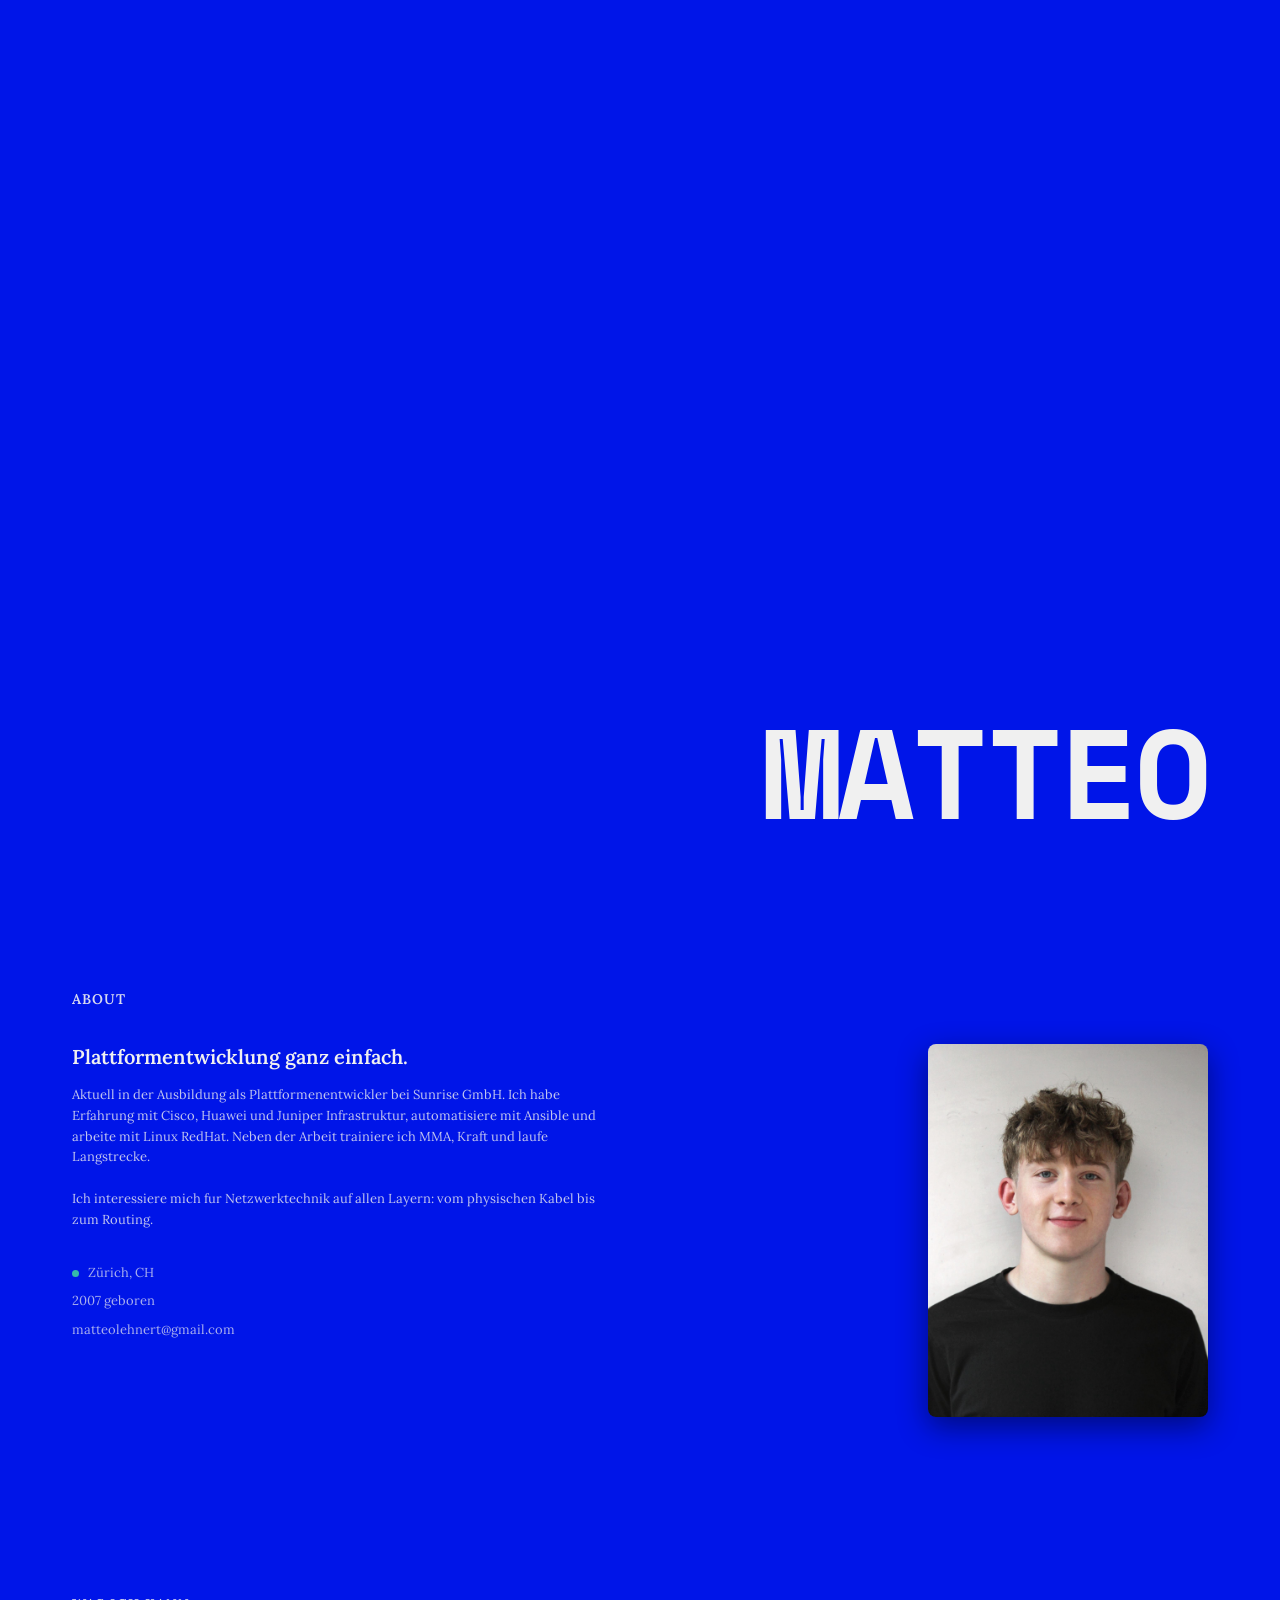
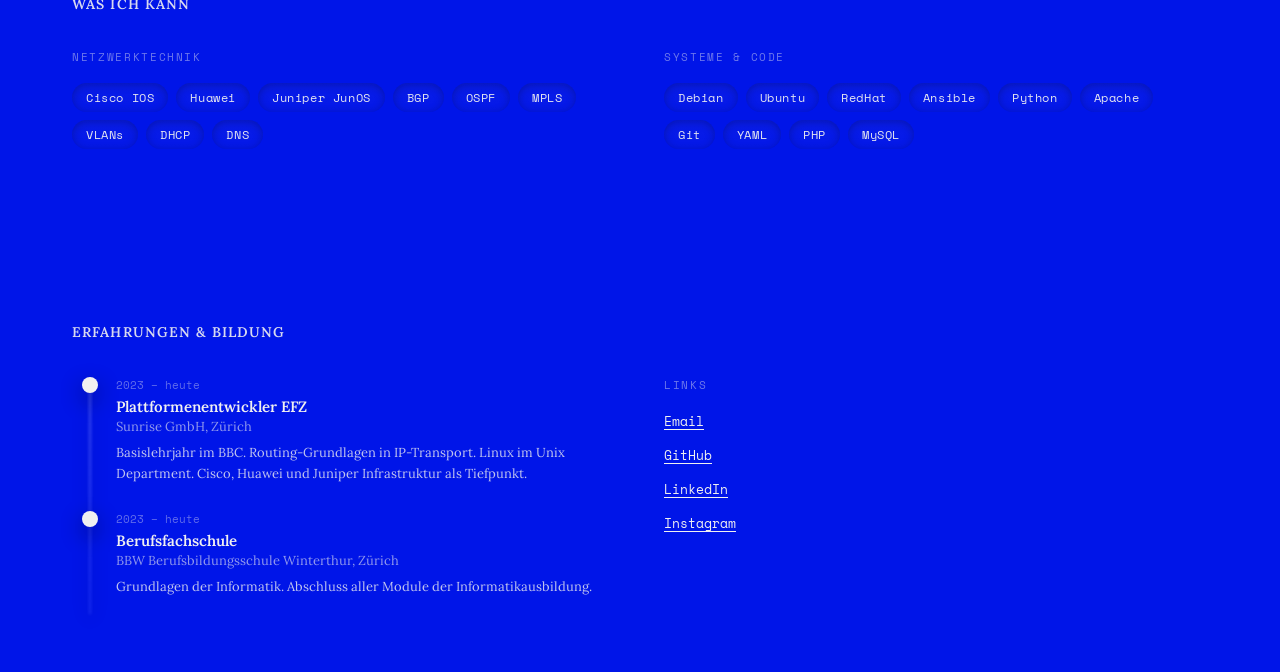
==== index.html @ 2a6a8d28 "Add base Portfolio" ====
<!doctype html>
<html lang="de">
<head>
  <meta charset="utf-8">
  <title>Matteo – Portfolio</title>
  <link rel="preconnect" href="https://fonts.googleapis.com">
  <link rel="preconnect" href="https://fonts.gstatic.com" crossorigin>
  <link href="https://fonts.googleapis.com/css2?family=Lora:ital,wght@0,400..700;1,400..700&display=swap" rel="stylesheet">
  <link rel="preconnect" href="https://fonts.googleapis.com">
  <link rel="preconnect" href="https://fonts.gstatic.com" crossorigin>
  <link href="https://fonts.googleapis.com/css2?family=Inter:wght@400;500;600&display=swap" rel="stylesheet">
  <style>
    @import url('https://fonts.googleapis.com/css2?family=Space+Grotesk:wght@300;400;600&family=Space+Mono:wght@400;700&display=swap');

    :root { --bg: #0015e8; --text: #f0f0f0; }
    * { box-sizing: border-box; margin: 0; padding: 0; }
    html { overflow-y: scroll; height: 100%; }
    body {
      background: var(--bg);
      color: var(--text);
      font-family: 'Lora', serif, 'Space Grotesk', sans-serif;
      height: 100%;
      cursor: crosshair;
    }

    /* Lora helper class per your template */
    .lora-main {
      font-family: "Lora", serif;
      font-optical-sizing: auto;
      font-weight: 400;
      font-style: normal;
    }

    /* Better sans for footer */
    .footer-sans {
      font-family: 'Inter', system-ui, -apple-system, 'Segoe UI', Roboto, 'Helvetica Neue', Arial;
      font-weight: 500;
      font-style: normal;
    }
    a { color: var(--text); text-decoration: underline; text-underline-offset: 3px; }
    a:hover { opacity: 0.6; }

    nav {
      position: fixed;
      top: 0; left: 0; right: 0;
      display: flex;
      justify-content: space-between;
      align-items: center;
      padding: 18px 40px;
      z-index: 100;
      opacity: 0;
      transition: opacity 0.5s ease;
      pointer-events: none;
    }
    nav.visible { opacity: 1; pointer-events: all; }
    .nav-name { font-family: 'Space Mono', monospace; font-size: 12px; letter-spacing: 0.15em; text-transform: uppercase; opacity: 0.6; }
    .nav-links { display: flex; gap: 28px; font-size: 12px; font-family: 'Space Mono', monospace; letter-spacing: 0.08em; text-transform: uppercase; }
    .nav-links a { text-decoration: none; opacity: 0.6; transition: opacity 0.2s; }
    .nav-links a:hover { opacity: 1; }

    .page {
      /* let sections size to their content to avoid huge empty blue gaps */
      min-height: auto;
      padding: 80px 40px 40px;
      position: relative;
      border-top: none; /* removed section separators */
      will-change: transform;
      transition: transform 0.25s ease;
      display: grid;
      grid-template-rows: auto 1fr;
      gap: 24px;
    }

    #hero {
      border-top: none;
      display: flex;
      flex-direction: column;
      justify-content: flex-end;
      align-items: flex-end;
      padding: 56px 40px;
      /* ensure homepage shows only the blue hero area initially */
      min-height: 100vh;
    }
    .hero-name {
      font-family: 'Space Mono', monospace;
      font-size: clamp(52px, 10vw, 130px);
      font-weight: 700;
      line-height: 0.88;
      letter-spacing: -0.03em;
      text-transform: uppercase;
      text-align: right;
    }

    .status-dot {
      display: inline-block; width: 7px; height: 7px;
      border-radius: 50%; background: #4dff91; margin-right: 6px;
      animation: pulse 2s infinite;
    }
    @keyframes pulse { 0%, 100% { opacity: 1; } 50% { opacity: 0.3; } }

    .section-header {
      display: flex; justify-content: space-between; align-items: baseline;
      padding-bottom: 8px;
      position: relative;
    }
    /* removed section underline separators per request */
    h2 { font-family: 'Lora', serif; font-size: 14px; font-weight: 600; letter-spacing: 0.08em; text-transform: uppercase; opacity: 0.9; }
    .section-num { font-family: 'Lora', serif; font-size: 13px; font-weight: 700; opacity: 0.9; letter-spacing: 0.06em; }

    .grid-2 { display: grid; grid-template-columns: 1fr 1fr; gap: 32px 48px; align-content: start; }

    .item-title { font-size: 16px; font-weight: 600; margin-bottom: 4px; }
    .item-desc { font-size: 13px; opacity: 0.8; line-height: 1.6; }

    /* Photo */
    .about-photo {
      width: 100%;
      max-width: 280px;
      aspect-ratio: 3/4;
      object-fit: cover;
      object-position: top center;
      display: block;
      filter: grayscale(15%) contrast(1.05);
      border-radius: 8px;
      box-shadow: 0 10px 30px rgba(0,0,0,0.45);
    }

    .stack-list { display: flex; flex-wrap: wrap; gap: 8px; align-content: flex-start; }
    .tag {
      background: linear-gradient(180deg, rgba(255,255,255,0.04), rgba(255,255,255,0.02));
      padding: 6px 14px;
      font-size: 12px; font-family: 'Space Mono', monospace; letter-spacing: 0.05em;
      border-radius: 999px;
      color: var(--text);
      opacity: 0.95;
      transition: transform 0.16s ease, box-shadow 0.16s ease;
      box-shadow: 0 2px 8px rgba(0,0,0,0.25) inset;
      cursor: default;
    }
    .tag:hover { transform: translateY(-2px); box-shadow: 0 6px 18px rgba(0,0,0,0.45) inset; }

    /* timeline: vertical glow and dots centered on it */
    .timeline { position: relative; padding-left: 44px; }
    .timeline::before {
      content: '';
      position: absolute;
      left: 16px; /* glow x-position */
      top: 8px;
      bottom: 8px;
      width: 4px;
      border-radius: 3px;
      background: linear-gradient(to bottom, rgba(255,255,255,0.14), rgba(255,255,255,0.04));
      box-shadow: 0 8px 22px rgba(0,0,0,0.18), 0 0 16px rgba(255,255,255,0.02) inset;
      filter: blur(0.8px);
      opacity: 0.95;
    }
    .tl-item { position: relative; margin-bottom: 26px; }
    .tl-item::before {
      content: '';
      position: absolute;
      left: -34px; /* negative so dot overlaps the glow at left:16px */
      top: px;
      width: 12px;
      height: 12px;
      border-radius: 50%;
      background: var(--text);
      border: 2px solid rgba(255,255,255,0.08);
      box-shadow: 0 8px 22px rgba(0,0,0,0.45);
    }
    .tl-date { font-family: 'Space Mono', monospace; font-size: 11px; opacity: 0.4; margin-bottom: 4px; }
    .tl-title { font-size: 15px; font-weight: 600; }
    .tl-sub { font-size: 13px; opacity: 0.6; margin-top: 2px; }

    .footer-bar {
      position: fixed; bottom: 0; left: 0; right: 0;
      display: flex; justify-content: center; gap: 10px;
      padding: 12px 40px; font-family: 'Space Mono', monospace;
      font-size: 11px; letter-spacing: 0.08em;
      pointer-events: none; z-index: 100;
      opacity: 0; transition: opacity 0.5s ease;
    }
    .footer-bar.visible { opacity: 0.35; }

  @media (max-width: 374px) {
  .page { padding: 60px 16px 32px; gap: 16px; }
  #hero { padding: 40px 16px; justify-content: center; align-items: center; }
  nav { padding: 12px 16px; }
  .hero-name { font-size: 32px; text-align: center; }
  .footer-bar { padding: 10px 16px; font-size: 9px; }
  .section-header { padding-bottom: 6px; }
  h2 { font-size: 10px; }
  .item-title { font-size: 15px; }
  .item-desc { font-size: 12px; }
  .tag { font-size: 11px; padding: 3px 10px; }
  .stack-list { gap: 6px; }
  .about-photo { max-width: 100%; margin: 0 auto; }
  .timeline { padding-left: 36px; }
  .timeline::before { left: 14px; width: 3px; }
  .tl-item::before { left: -22px; width: 10px; height: 10px; }
}

/* iPhone 15 & kleine Phones (375px - 480px) */
@media (min-width: 375px) and (max-width: 480px) {
  .page { padding: 70px 18px 34px; gap: 18px; }
  #hero { padding: 50px 18px; justify-content: center; align-items: center; }
  nav { padding: 14px 18px; }
  .hero-name { font-size: 40px; text-align: center; }
  .nav-name { font-size: 11px; }
  .footer-bar { padding: 10px 18px; font-size: 10px; }
  .section-header { padding-bottom: 7px; }
  h2 { font-size: 10px; }
  .item-title { font-size: 16px; }
  .item-desc { font-size: 13px; }
  .tag { font-size: 12px; padding: 4px 11px; }
  .stack-list { gap: 7px; }
  .about-photo { max-width: 100%; margin: 0 auto; }
  .grid-2 { grid-template-columns: 1fr; gap: 18px; }
  .timeline { padding-left: 36px; }
  .timeline::before { left: 14px; width: 3px; }
  .tl-item::before { left: -22px; width: 10px; height: 10px; }
}

/* Kleine bis mittlere Tablets (481px - 680px) */
@media (min-width: 481px) and (max-width: 680px) {
  .page { padding: 75px 24px 36px; gap: 22px; }
  #hero { padding: 56px 24px; justify-content: center; align-items: center; }
  nav { padding: 16px 24px; }
  .hero-name { font-size: 48px; text-align: center; }
  .footer-bar { padding: 11px 24px; }
  .grid-2 { grid-template-columns: 1fr; gap: 22px; }
  .about-photo { max-width: 100%; margin: 0 auto; }
}

/* Mittlere Tablets (681px - 900px) */
@media (min-width: 681px) and (max-width: 900px) {
  .page { padding: 80px 32px 40px; gap: 24px; }
  #hero { padding: 60px 32px; }
  nav { padding: 17px 32px; }
  .hero-name { font-size: clamp(48px, 8vw, 100px); }
  .footer-bar { padding: 12px 32px; }
  .grid-2 { grid-template-columns: 1fr 1fr; gap: 28px 40px; }
}

/* Große Tablets & Desktop (901px - 1199px) */
@media (min-width: 901px) and (max-width: 1199px) {
  .page { padding: 85px 50px 44px; gap: 26px; }
  #hero { padding: 66px 50px; }
  nav { padding: 18px 50px; }
  .footer-bar { padding: 12px 50px; }
}

/* Desktop (1200px+) */
@media (min-width: 1200px) {
  .page { padding: 90px 72px 48px; gap: 28px; }
  #hero { padding: 72px 72px; }
  nav { padding: 18px 72px; }
  .footer-bar { padding: 12px 72px; }
}
  </style>
</head>
<body>

  <nav id="main-nav">
    <span class="nav-name">Matteo</span>
    <div class="nav-links">
      <a href="#about">About</a>
      <a href="#stack">Was ich kann</a>
      <a href="#experience">Erfahrung</a>
    </div>
  </nav>

  <section class="page" id="hero">
    <div class="hero-name">MATTEO</div>
  </section>

  <section class="page" id="about">
    <div class="section-header">
      <h2>About</h2>
      <span class="section-num"></span>
    </div>
    <div>
      <div class="grid-2" style="margin-bottom: 40px; align-items: start;">

        <div>
          <div class="item-title" style="font-size:20px; margin-bottom: 16px;">Plattformentwicklung ganz einfach.</div>
          <p class="item-desc">
            Aktuell in der Ausbildung als Plattformenentwickler bei Sunrise GmbH.
            Ich habe Erfahrung mit Cisco, Huawei und Juniper Infrastruktur,
            automatisiere mit Ansible und arbeite mit Linux RedHat.
            Neben der Arbeit trainiere ich MMA, Kraft und laufe Langstrecke.<br><br>
            Ich interessiere mich fur Netzwerktechnik auf allen Layern:
            vom physischen Kabel bis zum Routing.
          </p>
          <div style="margin-top:28px;">
            <div style="font-family:'Space Mono',monospace; font-size:11px; letter-spacing:0.15em; text-transform:uppercase; opacity:0.45; margin-bottom:14px;"></div>
            <p style="font-size:13px; opacity:0.7; line-height:2.2;">
              <span class="status-dot"></span>
              Zürich, CH<br>
              2007 geboren<br>
              <a href="mailto:matteolehnert@gmail.com" style="text-decoration:none; opacity:1;">matteolehnert@gmail.com</a>
            </p>
          </div>
        </div>

        <div style="display:flex; justify-content:flex-end;">
          <img src="foto.jpg" alt="Matteo" class="about-photo" loading="lazy">
        </div>

      </div>
    </div>
  </section>

  <section class="page" id="stack">
    <div class="section-header">
      <h2>Was ich kann</h2>
      <span class="section-num"></span>
    </div>
    <div>
      <div class="grid-2" style="margin-bottom: 36px;">
        <div>
          <p style="font-family:'Space Mono',monospace; font-size:11px; letter-spacing:0.15em; text-transform:uppercase; opacity:0.45; margin-bottom:18px;">Netzwerktechnik</p>
          <div class="stack-list">
            <span class="tag">Cisco IOS</span><span class="tag">Huawei</span>
            <span class="tag">Juniper JunOS</span><span class="tag">BGP</span>
            <span class="tag">OSPF</span><span class="tag">MPLS</span>
            <span class="tag">VLANs</span><span class="tag">DHCP</span><span class="tag">DNS</span>
          </div>
        </div>
        <div>
          <p style="font-family:'Space Mono',monospace; font-size:11px; letter-spacing:0.15em; text-transform:uppercase; opacity:0.45; margin-bottom:18px;">Systeme &amp; Code</p>
          <div class="stack-list">
            <span class="tag">Debian</span><span class="tag">Ubuntu</span>
            <span class="tag">RedHat</span><span class="tag">Ansible</span>
            <span class="tag">Python</span><span class="tag">Apache</span>
            <span class="tag">Git</span><span class="tag">YAML</span>
            <span class="tag">PHP</span><span class="tag">MySQL</span>
          </div>
        </div>
      </div>
    </div>
  </section>

  <section class="page" id="experience">
    <div class="section-header">
      <h2>Erfahrungen &amp; Bildung</h2>
      <span class="section-num"></span>
    </div>
    <div class="grid-2">
      <div class="timeline">
        <div class="tl-item">
          <div class="tl-date">2023 – heute</div>
          <div class="tl-title">Plattformenentwickler EFZ</div>
          <div class="tl-sub">Sunrise GmbH, Zürich</div>
          <p class="item-desc" style="margin-top:8px;">Basislehrjahr im BBC. Routing-Grundlagen in IP-Transport. Linux im Unix Department. Cisco, Huawei und Juniper Infrastruktur als Tiefpunkt.</p>
        </div>
        <div class="tl-item">
          <div class="tl-date">2023 – heute</div>
          <div class="tl-title">Berufsfachschule</div>
          <div class="tl-sub">BBW Berufsbildungsschule Winterthur, Zürich</div>
          <p class="item-desc" style="margin-top:8px;">Grundlagen der Informatik. Abschluss aller Module der Informatikausbildung.</p>
        </div>
      </div>
      <div>
        <div style="font-family:'Space Mono',monospace; font-size:11px; letter-spacing:0.15em; text-transform:uppercase; opacity:0.45; margin-bottom:18px;">Links</div>
        <div style="display:flex; flex-direction:column; gap:14px; font-family:'Space Mono',monospace; font-size:13px;">
          <a href="mailto:matteolehnert@gmail.com">Email</a>
          <a href="https://github.com/MatteoLehn" target="_blank" rel="noopener">GitHub</a>
          <a href="https://www.linkedin.com/in/matteo-lehnert/" target="_blank" rel="noopener">LinkedIn</a>
          <a href="https://www.instagram.com/matteo.lhnt/" target="_blank" rel="noopener">Instagram</a>
        </div>
      </div>
    </div>
  </section>

  <div class="footer-bar" id="main-footer">
    <span id="clock" class="footer-sans"></span>
  </div>

  <script>
    function updateClock() {
      const now = new Date();
      const h = String(now.getHours()).padStart(2,'0');
      const m = String(now.getMinutes()).padStart(2,'0');
      const s = String(now.getSeconds()).padStart(2,'0');
      const el = document.getElementById('clock');
      if (el) el.textContent = h+':'+m+':'+s+' CET';
    }
    updateClock();
    setInterval(updateClock, 1000);

    const nav = document.getElementById('main-nav');
    const footer = document.getElementById('main-footer');
    const hero = document.getElementById('hero');

    function handleNavVisibility() {
      const threshold = hero.offsetHeight * 0.6;
      if (window.scrollY > threshold) {
        nav.classList.add('visible');
        footer.classList.add('visible');
      } else {
        nav.classList.remove('visible');
        footer.classList.remove('visible');
      }
    }
    window.addEventListener('scroll', handleNavVisibility);
    handleNavVisibility();

    let lastY = window.scrollY, ticking = false, skewTimeout;
    function applySkew() {
      const currentY = window.scrollY;
      const delta = currentY - lastY;
      const skew = Math.min(Math.max(delta * 0.045, -7), 7);
      lastY = currentY;
      document.querySelectorAll('.page').forEach(el => {
        el.style.transform = 'skewY(' + skew + 'deg)';
      });
      clearTimeout(skewTimeout);
      skewTimeout = setTimeout(() => {
        document.querySelectorAll('.page').forEach(el => {
          el.style.transform = 'skewY(0deg)';
        });
      }, 150);
      ticking = false;
    }
    window.addEventListener('scroll', () => {
      if (!ticking) { requestAnimationFrame(applySkew); ticking = true; }
    });;
  
  </script>

</body>
</html>
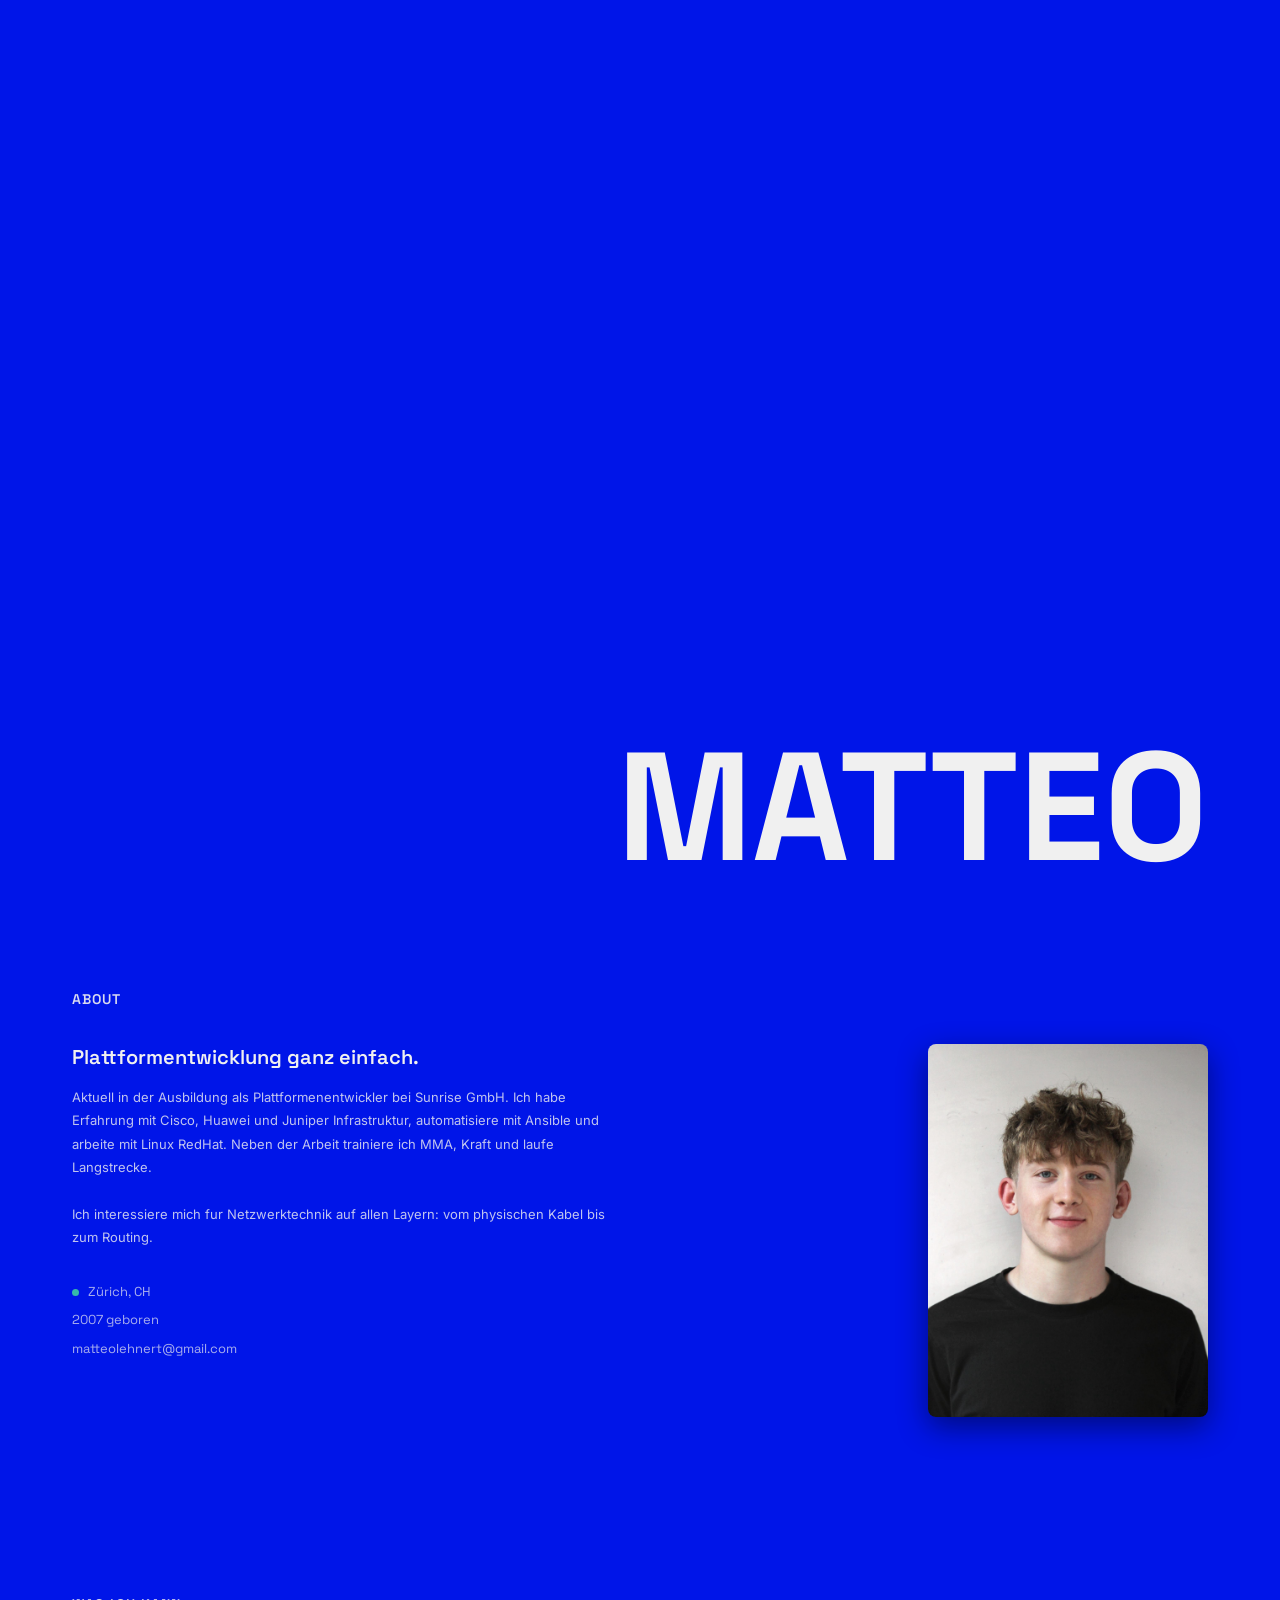
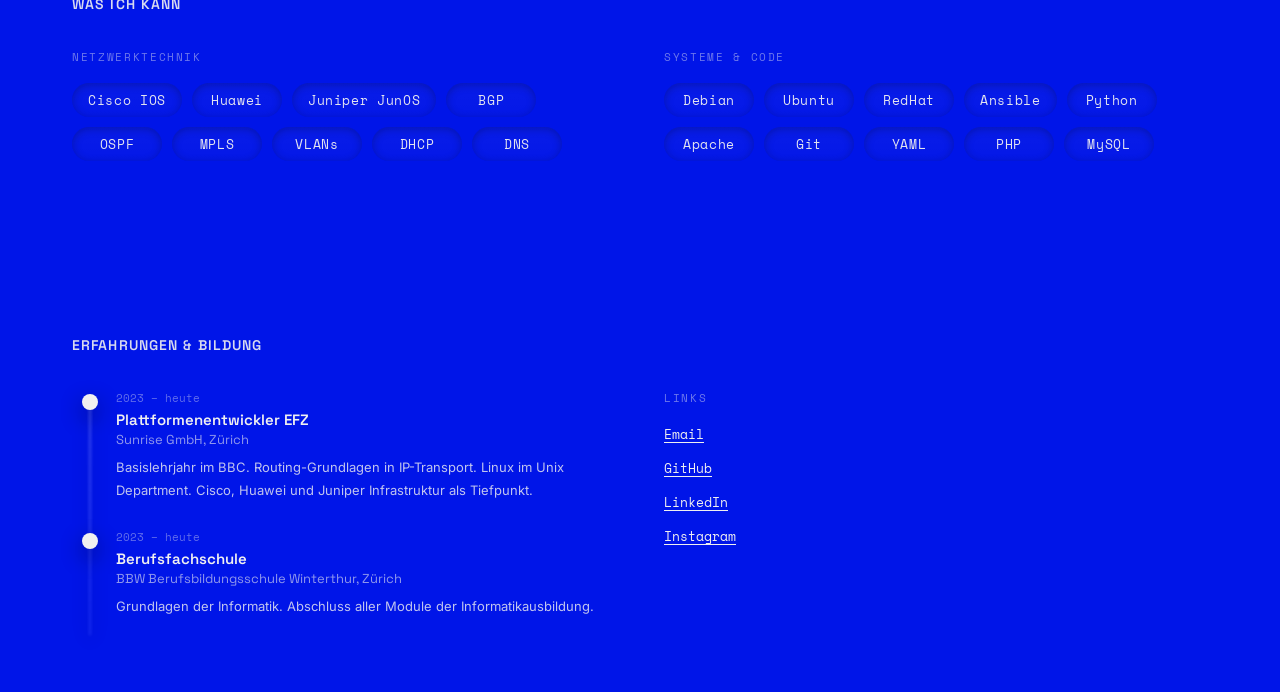
==== commit 8ca40c5b: "Adding small mobile version, Google Tags and Keywords and icon" ====
--- a/index.html
+++ b/index.html
@@ -2,38 +2,34 @@
 <html lang="de">
 <head>
   <meta charset="utf-8">
+  <meta name="viewport" content="width=device-width, initial-scale=1">
+  <meta name="description" content="Matteo Lehnert – Plattformenentwickler EFZ aus Zürich. Erfahrung mit Cisco, Huawei, Juniper, Ansible, Linux und Netzwerktechnik." />
+  <meta name="keywords" content="Plattformenentwickler, Netzwerk, Cisco, Huawei, Juniper, Ansible, Linux, Zürich, Karriere, Portfolio" />
+  <meta name="author" content="Matteo Lehnert">
+  <meta name="robots" content="index, follow">
+  <meta property="og:title" content="Matteo Lehnert – Portfolio" />
+  <meta property="og:description" content="Plattformenentwickler EFZ aus Zürich. Erfahrung mit Netzwerktechnik, Automatisierung und Linux." />
+  <meta property="og:type" content="website" />
+  <link rel="icon" href="favicon.svg" type="image/svg+xml">
+  <link rel="apple-touch-icon" href="favicon.svg">
   <title>Matteo – Portfolio</title>
   <link rel="preconnect" href="https://fonts.googleapis.com">
   <link rel="preconnect" href="https://fonts.gstatic.com" crossorigin>
-  <link href="https://fonts.googleapis.com/css2?family=Lora:ital,wght@0,400..700;1,400..700&display=swap" rel="stylesheet">
-  <link rel="preconnect" href="https://fonts.googleapis.com">
-  <link rel="preconnect" href="https://fonts.gstatic.com" crossorigin>
-  <link href="https://fonts.googleapis.com/css2?family=Inter:wght@400;500;600&display=swap" rel="stylesheet">
+  <link href="https://fonts.googleapis.com/css2?family=Inter:wght@400;500;600&family=Space+Grotesk:wght@300;400;600&family=Space+Mono:wght@400;700&display=swap" rel="stylesheet">
   <style>
-    @import url('https://fonts.googleapis.com/css2?family=Space+Grotesk:wght@300;400;600&family=Space+Mono:wght@400;700&display=swap');
-
     :root { --bg: #0015e8; --text: #f0f0f0; }
     * { box-sizing: border-box; margin: 0; padding: 0; }
     html { overflow-y: scroll; height: 100%; }
     body {
       background: var(--bg);
       color: var(--text);
-      font-family: 'Lora', serif, 'Space Grotesk', sans-serif;
+      font-family: 'Space Grotesk', 'Inter', sans-serif;
       height: 100%;
       cursor: crosshair;
     }
 
-    /* Lora helper class per your template */
-    .lora-main {
-      font-family: "Lora", serif;
-      font-optical-sizing: auto;
-      font-weight: 400;
-      font-style: normal;
-    }
-
-    /* Better sans for footer */
     .footer-sans {
-      font-family: 'Inter', system-ui, -apple-system, 'Segoe UI', Roboto, 'Helvetica Neue', Arial;
+      font-family: 'Inter', system-ui, -apple-system, 'Segoe UI', Roboto, 'Helvetica Neue', Arial, sans-serif;
       font-weight: 500;
       font-style: normal;
     }
@@ -59,11 +55,10 @@
     .nav-links a:hover { opacity: 1; }
 
     .page {
-      /* let sections size to their content to avoid huge empty blue gaps */
       min-height: auto;
       padding: 80px 40px 40px;
       position: relative;
-      border-top: none; /* removed section separators */
+      border-top: none;
       will-change: transform;
       transition: transform 0.25s ease;
       display: grid;
@@ -77,18 +72,19 @@
       flex-direction: column;
       justify-content: flex-end;
       align-items: flex-end;
-      padding: 56px 40px;
-      /* ensure homepage shows only the blue hero area initially */
+      padding: 8px 40px 12px;
       min-height: 100vh;
+      position: relative;
     }
     .hero-name {
-      font-family: 'Space Mono', monospace;
-      font-size: clamp(52px, 10vw, 130px);
+      font-family: 'Space Grotesk', sans-serif;
+      font-size: clamp(80px, 12vw, 160px);
       font-weight: 700;
-      line-height: 0.88;
-      letter-spacing: -0.03em;
+      line-height: 0.92;
+      letter-spacing: 0.0em;
       text-transform: uppercase;
       text-align: right;
+      margin-bottom: -50px;
     }
 
     .status-dot {
@@ -103,16 +99,14 @@
       padding-bottom: 8px;
       position: relative;
     }
-    /* removed section underline separators per request */
-    h2 { font-family: 'Lora', serif; font-size: 14px; font-weight: 600; letter-spacing: 0.08em; text-transform: uppercase; opacity: 0.9; }
-    .section-num { font-family: 'Lora', serif; font-size: 13px; font-weight: 700; opacity: 0.9; letter-spacing: 0.06em; }
+    h2 { font-family: 'Space Grotesk', sans-serif; font-size: 14px; font-weight: 600; letter-spacing: 0.08em; text-transform: uppercase; opacity: 0.9; }
+    .section-num { font-family: 'Space Grotesk', sans-serif; font-size: 13px; font-weight: 700; opacity: 0.9; letter-spacing: 0.06em; }
 
     .grid-2 { display: grid; grid-template-columns: 1fr 1fr; gap: 32px 48px; align-content: start; }
 
     .item-title { font-size: 16px; font-weight: 600; margin-bottom: 4px; }
-    .item-desc { font-size: 13px; opacity: 0.8; line-height: 1.6; }
-
-    /* Photo */
+    .item-desc { font-size: 13px; opacity: 0.8; line-height: 1.8; font-family: 'Inter', sans-serif; }
+
     .about-photo {
       width: 100%;
       max-width: 280px;
@@ -124,27 +118,33 @@
       border-radius: 8px;
       box-shadow: 0 10px 30px rgba(0,0,0,0.45);
     }
-
-    .stack-list { display: flex; flex-wrap: wrap; gap: 8px; align-content: flex-start; }
+    .about-photo-wrap {
+      display: flex;
+      justify-content: flex-end;
+    }
+
+    .stack-list { display: flex; flex-wrap: wrap; gap: 10px; align-content: flex-start; }
     .tag {
       background: linear-gradient(180deg, rgba(255,255,255,0.04), rgba(255,255,255,0.02));
-      padding: 6px 14px;
-      font-size: 12px; font-family: 'Space Mono', monospace; letter-spacing: 0.05em;
+      padding: 8px 16px;
+      font-size: 13px; font-family: 'Space Mono', monospace; letter-spacing: 0.05em;
       border-radius: 999px;
       color: var(--text);
       opacity: 0.95;
       transition: transform 0.16s ease, box-shadow 0.16s ease;
       box-shadow: 0 2px 8px rgba(0,0,0,0.25) inset;
       cursor: default;
+      line-height: 1.4;
+      min-width: 90px;
+      text-align: center;
     }
     .tag:hover { transform: translateY(-2px); box-shadow: 0 6px 18px rgba(0,0,0,0.45) inset; }
 
-    /* timeline: vertical glow and dots centered on it */
     .timeline { position: relative; padding-left: 44px; }
     .timeline::before {
       content: '';
       position: absolute;
-      left: 16px; /* glow x-position */
+      left: 16px;
       top: 8px;
       bottom: 8px;
       width: 4px;
@@ -158,8 +158,8 @@
     .tl-item::before {
       content: '';
       position: absolute;
-      left: -34px; /* negative so dot overlaps the glow at left:16px */
-      top: px;
+      left: -34px;
+      top: 4px;
       width: 12px;
       height: 12px;
       border-radius: 50%;
@@ -181,46 +181,67 @@
     }
     .footer-bar.visible { opacity: 0.35; }
 
+  @media (max-width: 320px) {
+  .page { padding: 30px 10px 10px; gap: 14px; }
+  #hero { padding: 6px 10px 6px; justify-content: flex-end; align-items: center; }
+  .hero-name { font-size: clamp(68px, 24vw, 150px); text-align: center; letter-spacing: 0.08em; margin-bottom: 0; line-height: 0.88; }
+  .about-photo-wrap { justify-content: center; }
+  .grid-2 { grid-template-columns: 1fr; gap: 18px; }
+  nav { padding: 10px 12px; }
+  .footer-bar { padding: 10px 12px; font-size: 8px; }
+  .section-header { padding-bottom: 6px; }
+  h2 { font-size: 10px; }
+  .item-title { font-size: 14px; }
+  .item-desc { font-size: 12px; }
+  .tag { font-size: 12px; padding: 7px 12px; }
+  .stack-list { gap: 6px; }
+  .about-photo { max-width: 180px; margin: 0 auto; }
+  .timeline { padding-left: 34px; }
+  .timeline::before { left: 12px; width: 2px; }
+  .tl-item::before { left: -20px; width: 8px; height: 8px; }
+}
+
   @media (max-width: 374px) {
-  .page { padding: 60px 16px 32px; gap: 16px; }
-  #hero { padding: 40px 16px; justify-content: center; align-items: center; }
+  .page { padding: 40px 12px 18px; gap: 16px; }
+  #hero { padding: 10px 12px 8px; justify-content: flex-end; align-items: center; }
+  .hero-name { font-size: clamp(70px, 20vw, 130px); text-align: center; letter-spacing: 0.08em; margin-bottom: 0; }
+  .about-photo-wrap { justify-content: center; }
+  .grid-2 { grid-template-columns: 1fr; gap: 18px; }
   nav { padding: 12px 16px; }
-  .hero-name { font-size: 32px; text-align: center; }
   .footer-bar { padding: 10px 16px; font-size: 9px; }
   .section-header { padding-bottom: 6px; }
-  h2 { font-size: 10px; }
+  h2 { font-size: 11px; }
   .item-title { font-size: 15px; }
-  .item-desc { font-size: 12px; }
-  .tag { font-size: 11px; padding: 3px 10px; }
-  .stack-list { gap: 6px; }
-  .about-photo { max-width: 100%; margin: 0 auto; }
+  .item-desc { font-size: 13px; }
+  .tag { font-size: 13px; padding: 8px 14px; }
+  .stack-list { gap: 8px; }
+  .about-photo { max-width: 200px; margin: 0 auto; }
   .timeline { padding-left: 36px; }
   .timeline::before { left: 14px; width: 3px; }
   .tl-item::before { left: -22px; width: 10px; height: 10px; }
 }
 
-/* iPhone 15 & kleine Phones (375px - 480px) */
 @media (min-width: 375px) and (max-width: 480px) {
-  .page { padding: 70px 18px 34px; gap: 18px; }
-  #hero { padding: 50px 18px; justify-content: center; align-items: center; }
+  .page { padding: 40px 14px 14px; gap: 18px; }
+  #hero { padding: 10px 14px 10px; justify-content: flex-end; align-items: flex-end; }
   nav { padding: 14px 18px; }
-  .hero-name { font-size: 40px; text-align: center; }
+  .hero-name { font-size: clamp(76px, 18vw, 140px); text-align: right; letter-spacing: 0.08em; margin-bottom: 0; }
   .nav-name { font-size: 11px; }
   .footer-bar { padding: 10px 18px; font-size: 10px; }
   .section-header { padding-bottom: 7px; }
-  h2 { font-size: 10px; }
+  h2 { font-size: 12px; }
   .item-title { font-size: 16px; }
-  .item-desc { font-size: 13px; }
-  .tag { font-size: 12px; padding: 4px 11px; }
-  .stack-list { gap: 7px; }
-  .about-photo { max-width: 100%; margin: 0 auto; }
+  .item-desc { font-size: 14px; }
+  .tag { font-size: 13px; padding: 8px 15px; }
+  .stack-list { gap: 8px; }
+  .about-photo-wrap { justify-content: center; }
+  .about-photo { max-width: 210px; margin: 0 auto; }
   .grid-2 { grid-template-columns: 1fr; gap: 18px; }
   .timeline { padding-left: 36px; }
   .timeline::before { left: 14px; width: 3px; }
   .tl-item::before { left: -22px; width: 10px; height: 10px; }
 }
 
-/* Kleine bis mittlere Tablets (481px - 680px) */
 @media (min-width: 481px) and (max-width: 680px) {
   .page { padding: 75px 24px 36px; gap: 22px; }
   #hero { padding: 56px 24px; justify-content: center; align-items: center; }
@@ -228,10 +249,9 @@
   .hero-name { font-size: 48px; text-align: center; }
   .footer-bar { padding: 11px 24px; }
   .grid-2 { grid-template-columns: 1fr; gap: 22px; }
-  .about-photo { max-width: 100%; margin: 0 auto; }
-}
-
-/* Mittlere Tablets (681px - 900px) */
+  .about-photo { max-width: 220px; margin: 0 auto; }
+}
+
 @media (min-width: 681px) and (max-width: 900px) {
   .page { padding: 80px 32px 40px; gap: 24px; }
   #hero { padding: 60px 32px; }
@@ -241,7 +261,6 @@
   .grid-2 { grid-template-columns: 1fr 1fr; gap: 28px 40px; }
 }
 
-/* Große Tablets & Desktop (901px - 1199px) */
 @media (min-width: 901px) and (max-width: 1199px) {
   .page { padding: 85px 50px 44px; gap: 26px; }
   #hero { padding: 66px 50px; }
@@ -249,7 +268,6 @@
   .footer-bar { padding: 12px 50px; }
 }
 
-/* Desktop (1200px+) */
 @media (min-width: 1200px) {
   .page { padding: 90px 72px 48px; gap: 28px; }
   #hero { padding: 72px 72px; }
@@ -302,7 +320,7 @@
           </div>
         </div>
 
-        <div style="display:flex; justify-content:flex-end;">
+        <div class="about-photo-wrap">
           <img src="foto.jpg" alt="Matteo" class="about-photo" loading="lazy">
         </div>
 
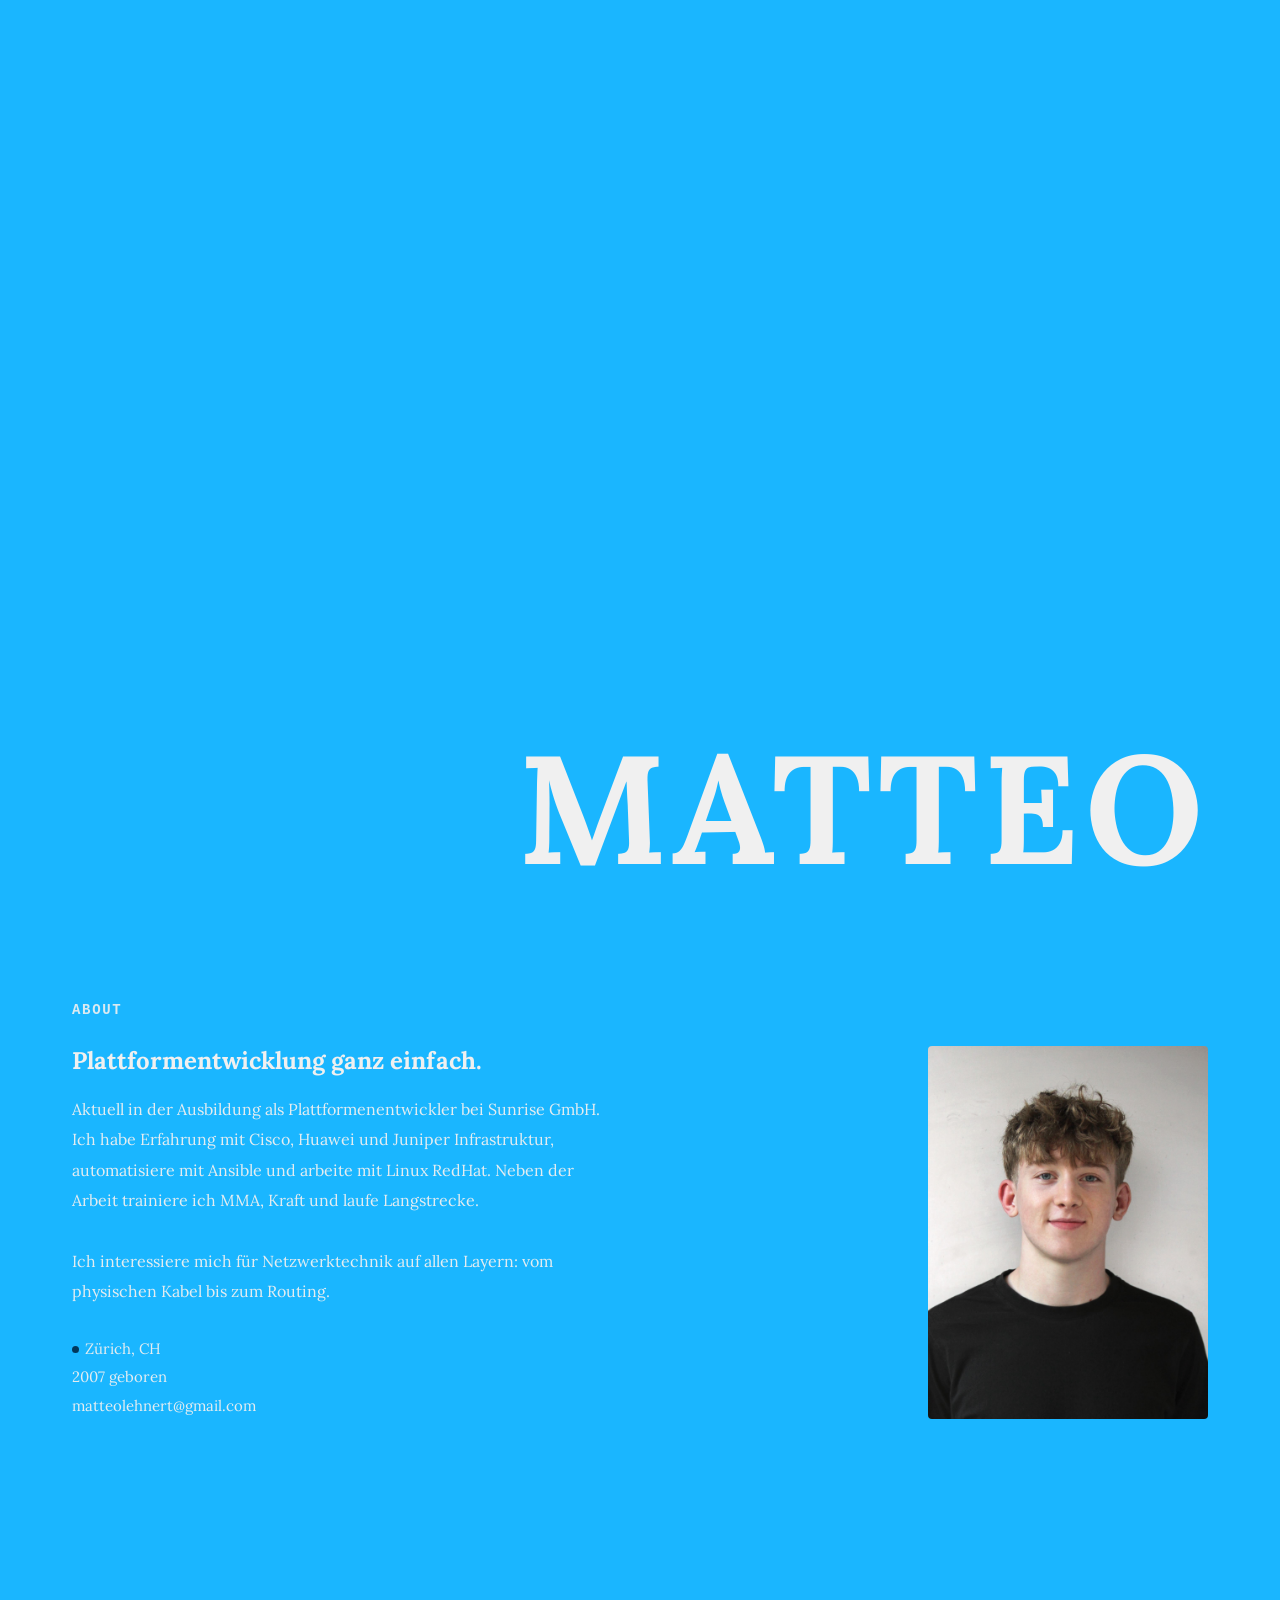
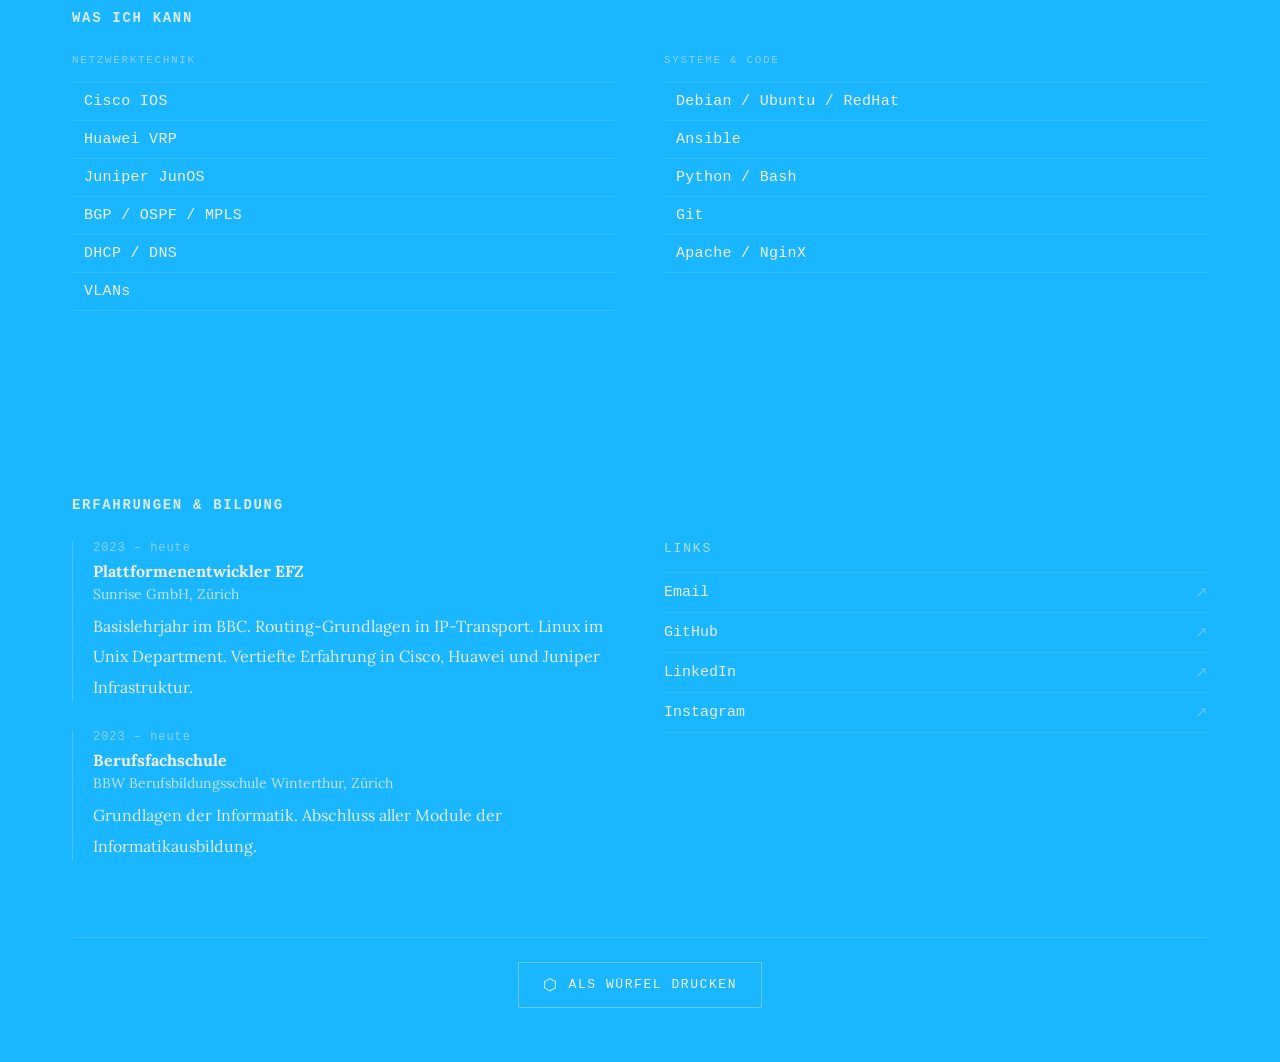
==== commit ec85e301: "Change of icon, cube print funktion" ====
--- a/index.html
+++ b/index.html
@@ -15,27 +15,29 @@
   <title>Matteo – Portfolio</title>
   <link rel="preconnect" href="https://fonts.googleapis.com">
   <link rel="preconnect" href="https://fonts.gstatic.com" crossorigin>
-  <link href="https://fonts.googleapis.com/css2?family=Inter:wght@400;500;600&family=Space+Grotesk:wght@300;400;600&family=Space+Mono:wght@400;700&display=swap" rel="stylesheet">
+   <link href="https://fonts.googleapis.com/css2?family=Iosevka+Charon:ital,wght@0,300;0,400;0,500;0,700;1,300;1,400;1,500;1,700&family=Lora:ital,wght@0,400..700;1,400..700&display=swap" rel="stylesheet">
   <style>
-    :root { --bg: #0015e8; --text: #f0f0f0; }
+    :root {
+      --bg: #1ab6ff;
+      --text: #f0f0f0;
+      --font-mono: 'Iosevka Charon', monospace;
+      --font-sans: 'Lora', serif;
+    }
     * { box-sizing: border-box; margin: 0; padding: 0; }
     html { overflow-y: scroll; height: 100%; }
     body {
       background: var(--bg);
       color: var(--text);
-      font-family: 'Space Grotesk', 'Inter', sans-serif;
+      font-family: var(--font-sans);
+      font-size: 16px;
       height: 100%;
       cursor: crosshair;
     }
 
-    .footer-sans {
-      font-family: 'Inter', system-ui, -apple-system, 'Segoe UI', Roboto, 'Helvetica Neue', Arial, sans-serif;
-      font-weight: 500;
-      font-style: normal;
-    }
     a { color: var(--text); text-decoration: underline; text-underline-offset: 3px; }
     a:hover { opacity: 0.6; }
 
+    /* NAV */
     nav {
       position: fixed;
       top: 0; left: 0; right: 0;
@@ -49,16 +51,29 @@
       pointer-events: none;
     }
     nav.visible { opacity: 1; pointer-events: all; }
-    .nav-name { font-family: 'Space Mono', monospace; font-size: 12px; letter-spacing: 0.15em; text-transform: uppercase; opacity: 0.6; }
-    .nav-links { display: flex; gap: 28px; font-size: 12px; font-family: 'Space Mono', monospace; letter-spacing: 0.08em; text-transform: uppercase; }
+    .nav-name {
+      font-family: var(--font-mono);
+      font-size: 13px;
+      letter-spacing: 0.14em;
+      text-transform: uppercase;
+      opacity: 0.85;
+    }
+    .nav-links {
+      display: flex;
+      gap: 28px;
+      font-size: 13px;
+      font-family: var(--font-mono);
+      letter-spacing: 0.08em;
+      text-transform: uppercase;
+    }
     .nav-links a { text-decoration: none; opacity: 0.6; transition: opacity 0.2s; }
     .nav-links a:hover { opacity: 1; }
 
+    /* PAGES */
     .page {
       min-height: auto;
       padding: 80px 40px 40px;
       position: relative;
-      border-top: none;
       will-change: transform;
       transition: transform 0.25s ease;
       display: grid;
@@ -66,6 +81,7 @@
       gap: 24px;
     }
 
+    /* HERO */
     #hero {
       border-top: none;
       display: flex;
@@ -77,36 +93,133 @@
       position: relative;
     }
     .hero-name {
-      font-family: 'Space Grotesk', sans-serif;
+      font-family: var(--font-sans);
       font-size: clamp(80px, 12vw, 160px);
       font-weight: 700;
       line-height: 0.92;
-      letter-spacing: 0.0em;
+      letter-spacing: 0.035em;
       text-transform: uppercase;
       text-align: right;
       margin-bottom: -50px;
     }
-
+    /* no per-letter spacing wrappers anymore */
+      /* Iosevka Charon + Lora utility classes */
+      .lora-uniquifier {
+        font-family: "Lora", serif;
+        font-optical-sizing: auto;
+        font-weight: 400;
+        font-style: normal;
+      }
+
+      .iosevka-charon-light {
+        font-family: "Iosevka Charon", monospace;
+        font-weight: 300;
+        font-style: normal;
+      }
+
+      .iosevka-charon-regular {
+        font-family: "Iosevka Charon", monospace;
+        font-weight: 400;
+        font-style: normal;
+      }
+
+      .iosevka-charon-medium {
+        font-family: "Iosevka Charon", monospace;
+        font-weight: 500;
+        font-style: normal;
+      }
+
+      .iosevka-charon-bold {
+        font-family: "Iosevka Charon", monospace;
+        font-weight: 700;
+        font-style: normal;
+      }
+
+      .iosevka-charon-light-italic {
+        font-family: "Iosevka Charon", monospace;
+        font-weight: 300;
+        font-style: italic;
+      }
+
+      .iosevka-charon-regular-italic {
+        font-family: "Iosevka Charon", monospace;
+        font-weight: 400;
+        font-style: italic;
+      }
+
+      .iosevka-charon-medium-italic {
+        font-family: "Iosevka Charon", monospace;
+        font-weight: 500;
+        font-style: italic;
+      }
+
+      .iosevka-charon-bold-italic {
+        font-family: "Iosevka Charon", monospace;
+        font-weight: 700;
+        font-style: italic;
+      }
+
+    /* STATUS DOT */
     .status-dot {
-      display: inline-block; width: 7px; height: 7px;
-      border-radius: 50%; background: #4dff91; margin-right: 6px;
+      display: inline-block;
+      width: 7px; height: 7px;
+      border-radius: 50%;
+      background: #003153;
+      margin-right: 6px;
+      margin-bottom: 1px;
       animation: pulse 2s infinite;
     }
-    @keyframes pulse { 0%, 100% { opacity: 1; } 50% { opacity: 0.3; } }
-
+    @keyframes pulse { 0%, 100% { opacity: 1; } 50% { opacity: 0.4; } }
+
+    /* SECTION HEADER */
     .section-header {
-      display: flex; justify-content: space-between; align-items: baseline;
-      padding-bottom: 8px;
-      position: relative;
-    }
-    h2 { font-family: 'Space Grotesk', sans-serif; font-size: 14px; font-weight: 600; letter-spacing: 0.08em; text-transform: uppercase; opacity: 0.9; }
-    .section-num { font-family: 'Space Grotesk', sans-serif; font-size: 13px; font-weight: 700; opacity: 0.9; letter-spacing: 0.06em; }
-
-    .grid-2 { display: grid; grid-template-columns: 1fr 1fr; gap: 32px 48px; align-content: start; }
-
-    .item-title { font-size: 16px; font-weight: 600; margin-bottom: 4px; }
-    .item-desc { font-size: 13px; opacity: 0.8; line-height: 1.8; font-family: 'Inter', sans-serif; }
-
+      display: flex;
+      justify-content: space-between;
+      align-items: baseline;
+      border-top: none;
+      padding-top: 6px;
+      margin-top: 6px;
+    }
+    h2 {
+      font-family: var(--font-mono);
+      font-size: 14px;
+      font-weight: 600;
+      letter-spacing: 0.12em;
+      text-transform: uppercase;
+      opacity: 0.9;
+    }
+
+    /* GRID */
+    .grid-2 {
+      display: grid;
+      grid-template-columns: 1fr 1fr;
+      gap: 32px 48px;
+      align-content: start;
+    }
+
+    /* ABOUT */
+    .item-title {
+      font-size: 24px;
+      font-weight: 700;
+      margin-bottom: 18px;
+      line-height: 1.25;
+    }
+    .item-desc {
+      font-size: 16px;
+      opacity: 0.95;
+      line-height: 1.9;
+    }
+    .about-meta {
+      margin-top: 28px;
+      font-size: 15px;
+      opacity: 0.95;
+      line-height: 1.9;
+    }
+    .about-meta a {
+      text-decoration: none;
+      color: var(--text);
+      opacity: 1;
+    }
     .about-photo {
       width: 100%;
       max-width: 280px;
@@ -114,166 +227,191 @@
       object-fit: cover;
       object-position: top center;
       display: block;
-      filter: grayscale(15%) contrast(1.05);
-      border-radius: 8px;
-      box-shadow: 0 10px 30px rgba(0,0,0,0.45);
-    }
-    .about-photo-wrap {
-      display: flex;
-      justify-content: flex-end;
-    }
-
-    .stack-list { display: flex; flex-wrap: wrap; gap: 10px; align-content: flex-start; }
-    .tag {
-      background: linear-gradient(180deg, rgba(255,255,255,0.04), rgba(255,255,255,0.02));
-      padding: 8px 16px;
-      font-size: 13px; font-family: 'Space Mono', monospace; letter-spacing: 0.05em;
-      border-radius: 999px;
-      color: var(--text);
-      opacity: 0.95;
-      transition: transform 0.16s ease, box-shadow 0.16s ease;
-      box-shadow: 0 2px 8px rgba(0,0,0,0.25) inset;
-      cursor: default;
-      line-height: 1.4;
-      min-width: 90px;
-      text-align: center;
-    }
-    .tag:hover { transform: translateY(-2px); box-shadow: 0 6px 18px rgba(0,0,0,0.45) inset; }
-
-    .timeline { position: relative; padding-left: 44px; }
-    .timeline::before {
-      content: '';
-      position: absolute;
-      left: 16px;
-      top: 8px;
-      bottom: 8px;
-      width: 4px;
-      border-radius: 3px;
-      background: linear-gradient(to bottom, rgba(255,255,255,0.14), rgba(255,255,255,0.04));
-      box-shadow: 0 8px 22px rgba(0,0,0,0.18), 0 0 16px rgba(255,255,255,0.02) inset;
-      filter: blur(0.8px);
-      opacity: 0.95;
-    }
-    .tl-item { position: relative; margin-bottom: 26px; }
-    .tl-item::before {
-      content: '';
-      position: absolute;
-      left: -34px;
-      top: 4px;
-      width: 12px;
-      height: 12px;
+      filter: grayscale(10%) contrast(1.04);
+      border-radius: 4px;
+    }
+    .about-photo-wrap { display: flex; justify-content: flex-end; }
+
+    /* STACK */
+    .stack-label {
+      font-family: var(--font-mono);
+      font-size: 11px;
+      letter-spacing: 0.15em;
+      text-transform: uppercase;
+      opacity: 0.5;
+      margin-bottom: 16px;
+    }
+    .skill-rows { display: flex; flex-direction: column; }
+    .skill-row {
+      font-family: var(--font-mono);
+      font-size: 15px;
+      padding: 10px 0;
+      border-bottom: 1px solid rgba(240,240,240,0.12);
+      opacity: 1;
+      letter-spacing: 0.02em;
+      display: flex;
+      align-items: center;
+      gap: 12px;
+    }
+    .skill-row:first-child { border-top: 1px solid rgba(240,240,240,0.12); }
+    .skill-dot {
+      width: 4px; height: 4px;
       border-radius: 50%;
       background: var(--text);
-      border: 2px solid rgba(255,255,255,0.08);
-      box-shadow: 0 8px 22px rgba(0,0,0,0.45);
-    }
-    .tl-date { font-family: 'Space Mono', monospace; font-size: 11px; opacity: 0.4; margin-bottom: 4px; }
-    .tl-title { font-size: 15px; font-weight: 600; }
-    .tl-sub { font-size: 13px; opacity: 0.6; margin-top: 2px; }
-
+      opacity: 0.4;
+      flex-shrink: 0;
+    }
+
+    /* EXPERIENCE */
+    .exp-block {
+      border-left: 1px solid rgba(240,240,240,0.25);
+      padding-left: 20px;
+      margin-bottom: 28px;
+    }
+    .exp-block:last-child { margin-bottom: 0; }
+    .tl-date {
+      font-family: var(--font-mono);
+      font-size: 12px;
+      opacity: 0.5;
+      margin-bottom: 6px;
+      letter-spacing: 0.08em;
+    }
+    .tl-title { font-size: 16px; font-weight: 700; margin-bottom: 4px; }
+    .tl-sub { font-size: 14px; opacity: 0.8; margin-bottom: 8px; }
+
+    /* LINKS */
+    .links-label {
+      font-family: var(--font-mono);
+      font-size: 13px;
+      letter-spacing: 0.14em;
+      text-transform: uppercase;
+      opacity: 0.7;
+      margin-bottom: 16px;
+    }
+    .links-list { display: flex; flex-direction: column; }
+    .links-list a {
+      font-family: var(--font-mono);
+      font-size: 15px;
+      text-decoration: none;
+      padding: 10px 0;
+      border-bottom: 1px solid rgba(240,240,240,0.12);
+      opacity: 0.95;
+      transition: opacity 0.2s;
+      display: flex;
+      justify-content: space-between;
+      align-items: center;
+    }
+    .links-list a:first-child { border-top: 1px solid rgba(240,240,240,0.15); }
+    .links-list a:hover { opacity: 1; }
+    .link-arrow { opacity: 0.35; }
+
+    /* CUBE BUTTON */
+    .cube-btn-wrap {
+      display: flex;
+      justify-content: center;
+      margin-top: 48px;
+      padding-top: 24px;
+      border-top: 1px solid rgba(240,240,240,0.15);
+    }
+    .cube-btn {
+      font-family: var(--font-mono);
+      font-size: 13px;
+      letter-spacing: 0.12em;
+      text-transform: uppercase;
+      color: var(--text);
+      background: none;
+      border: 1px solid rgba(240,240,240,0.35);
+      padding: 12px 24px;
+      cursor: crosshair;
+      opacity: 01;
+      transition: opacity 0.2s, border-color 0.2s;
+      display: flex;
+      align-items: center;
+      gap: 10px;
+    }
+    .cube-btn:hover { opacity: 1; border-color: rgba(240,240,240,0.9); }
+    .cube-icon { font-size: 16px; }
+
+    /* FOOTER */
     .footer-bar {
-      position: fixed; bottom: 0; left: 0; right: 0;
-      display: flex; justify-content: center; gap: 10px;
-      padding: 12px 40px; font-family: 'Space Mono', monospace;
-      font-size: 11px; letter-spacing: 0.08em;
-      pointer-events: none; z-index: 100;
-      opacity: 0; transition: opacity 0.5s ease;
-    }
-    .footer-bar.visible { opacity: 0.35; }
-
-  @media (max-width: 320px) {
-  .page { padding: 30px 10px 10px; gap: 14px; }
-  #hero { padding: 6px 10px 6px; justify-content: flex-end; align-items: center; }
-  .hero-name { font-size: clamp(68px, 24vw, 150px); text-align: center; letter-spacing: 0.08em; margin-bottom: 0; line-height: 0.88; }
-  .about-photo-wrap { justify-content: center; }
-  .grid-2 { grid-template-columns: 1fr; gap: 18px; }
-  nav { padding: 10px 12px; }
-  .footer-bar { padding: 10px 12px; font-size: 8px; }
-  .section-header { padding-bottom: 6px; }
-  h2 { font-size: 10px; }
-  .item-title { font-size: 14px; }
-  .item-desc { font-size: 12px; }
-  .tag { font-size: 12px; padding: 7px 12px; }
-  .stack-list { gap: 6px; }
-  .about-photo { max-width: 180px; margin: 0 auto; }
-  .timeline { padding-left: 34px; }
-  .timeline::before { left: 12px; width: 2px; }
-  .tl-item::before { left: -20px; width: 8px; height: 8px; }
-}
-
-  @media (max-width: 374px) {
-  .page { padding: 40px 12px 18px; gap: 16px; }
-  #hero { padding: 10px 12px 8px; justify-content: flex-end; align-items: center; }
-  .hero-name { font-size: clamp(70px, 20vw, 130px); text-align: center; letter-spacing: 0.08em; margin-bottom: 0; }
-  .about-photo-wrap { justify-content: center; }
-  .grid-2 { grid-template-columns: 1fr; gap: 18px; }
-  nav { padding: 12px 16px; }
-  .footer-bar { padding: 10px 16px; font-size: 9px; }
-  .section-header { padding-bottom: 6px; }
-  h2 { font-size: 11px; }
-  .item-title { font-size: 15px; }
-  .item-desc { font-size: 13px; }
-  .tag { font-size: 13px; padding: 8px 14px; }
-  .stack-list { gap: 8px; }
-  .about-photo { max-width: 200px; margin: 0 auto; }
-  .timeline { padding-left: 36px; }
-  .timeline::before { left: 14px; width: 3px; }
-  .tl-item::before { left: -22px; width: 10px; height: 10px; }
-}
-
-@media (min-width: 375px) and (max-width: 480px) {
-  .page { padding: 40px 14px 14px; gap: 18px; }
-  #hero { padding: 10px 14px 10px; justify-content: flex-end; align-items: flex-end; }
-  nav { padding: 14px 18px; }
-  .hero-name { font-size: clamp(76px, 18vw, 140px); text-align: right; letter-spacing: 0.08em; margin-bottom: 0; }
-  .nav-name { font-size: 11px; }
-  .footer-bar { padding: 10px 18px; font-size: 10px; }
-  .section-header { padding-bottom: 7px; }
-  h2 { font-size: 12px; }
-  .item-title { font-size: 16px; }
-  .item-desc { font-size: 14px; }
-  .tag { font-size: 13px; padding: 8px 15px; }
-  .stack-list { gap: 8px; }
-  .about-photo-wrap { justify-content: center; }
-  .about-photo { max-width: 210px; margin: 0 auto; }
-  .grid-2 { grid-template-columns: 1fr; gap: 18px; }
-  .timeline { padding-left: 36px; }
-  .timeline::before { left: 14px; width: 3px; }
-  .tl-item::before { left: -22px; width: 10px; height: 10px; }
-}
-
-@media (min-width: 481px) and (max-width: 680px) {
-  .page { padding: 75px 24px 36px; gap: 22px; }
-  #hero { padding: 56px 24px; justify-content: center; align-items: center; }
-  nav { padding: 16px 24px; }
-  .hero-name { font-size: 48px; text-align: center; }
-  .footer-bar { padding: 11px 24px; }
-  .grid-2 { grid-template-columns: 1fr; gap: 22px; }
-  .about-photo { max-width: 220px; margin: 0 auto; }
-}
-
-@media (min-width: 681px) and (max-width: 900px) {
-  .page { padding: 80px 32px 40px; gap: 24px; }
-  #hero { padding: 60px 32px; }
-  nav { padding: 17px 32px; }
-  .hero-name { font-size: clamp(48px, 8vw, 100px); }
-  .footer-bar { padding: 12px 32px; }
-  .grid-2 { grid-template-columns: 1fr 1fr; gap: 28px 40px; }
-}
-
-@media (min-width: 901px) and (max-width: 1199px) {
-  .page { padding: 85px 50px 44px; gap: 26px; }
-  #hero { padding: 66px 50px; }
-  nav { padding: 18px 50px; }
-  .footer-bar { padding: 12px 50px; }
-}
-
-@media (min-width: 1200px) {
-  .page { padding: 90px 72px 48px; gap: 28px; }
-  #hero { padding: 72px 72px; }
-  nav { padding: 18px 72px; }
-  .footer-bar { padding: 12px 72px; }
-}
+      position: fixed;
+      bottom: 0; left: 0; right: 0;
+      display: flex;
+      justify-content: center;
+      padding: 12px 40px;
+      font-family: var(--font-mono);
+      font-size: 13px;
+      letter-spacing: 0.08em;
+      pointer-events: none;
+      z-index: 100;
+      opacity: 0;
+      transition: opacity 0.5s ease;
+    }
+    .footer-bar.visible { opacity: 0.4; }
+
+    /* RESPONSIVE */
+    @media (max-width: 320px) {
+      .page { padding: 30px 10px 10px; gap: 14px; }
+      #hero { padding: 6px 10px 6px; justify-content: flex-end; align-items: center; }
+      .hero-name { font-size: clamp(68px, 24vw, 150px); text-align: center; margin-bottom: 0; line-height: 0.88; }
+      .about-photo-wrap { justify-content: center; }
+      .grid-2 { grid-template-columns: 1fr; gap: 18px; }
+      nav { padding: 10px 12px; }
+      .footer-bar { padding: 10px 12px; font-size: 12px; }
+      .about-photo { max-width: 180px; margin: 0 auto; }
+    }
+
+    @media (max-width: 374px) {
+      .page { padding: 40px 12px 18px; gap: 16px; }
+      #hero { padding: 10px 12px 8px; justify-content: flex-end; align-items: center; }
+      .hero-name { font-size: clamp(70px, 20vw, 130px); text-align: center; margin-bottom: 0; letter-spacing: 0.02em; }
+      .about-photo-wrap { justify-content: center; }
+      .grid-2 { grid-template-columns: 1fr; gap: 18px; }
+      nav { padding: 12px 16px; }
+      .about-photo { max-width: 200px; margin: 0 auto; }
+    }
+
+    @media (min-width: 375px) and (max-width: 480px) {
+      .page { padding: 40px 14px 14px; gap: 18px; }
+      #hero { padding: 10px 14px 10px; justify-content: flex-end; align-items: flex-end; }
+      nav { padding: 14px 18px; }
+      .hero-name { font-size: clamp(76px, 18vw, 140px); text-align: right; margin-bottom: 0; letter-spacing: 0.025em; }
+      .about-photo-wrap { justify-content: center; }
+      .about-photo { max-width: 210px; margin: 0 auto; }
+      .grid-2 { grid-template-columns: 1fr; gap: 18px; }
+    }
+
+    @media (min-width: 481px) and (max-width: 680px) {
+      .page { padding: 75px 24px 36px; gap: 22px; }
+      #hero { padding: 56px 24px; justify-content: center; align-items: center; }
+      nav { padding: 16px 24px; }
+      .hero-name { font-size: 48px; text-align: center; letter-spacing: 0.03em; }
+      .grid-2 { grid-template-columns: 1fr; gap: 22px; }
+      .about-photo { max-width: 220px; margin: 0 auto; }
+    }
+
+    @media (min-width: 681px) and (max-width: 900px) {
+      .page { padding: 80px 32px 40px; gap: 24px; }
+      #hero { padding: 60px 32px; }
+      nav { padding: 17px 32px; }
+      .hero-name { font-size: clamp(48px, 8vw, 100px); }
+      .footer-bar { padding: 12px 32px; }
+      .grid-2 { grid-template-columns: 1fr 1fr; gap: 28px 40px; }
+    }
+
+    @media (min-width: 901px) and (max-width: 1199px) {
+      .page { padding: 85px 50px 44px; gap: 26px; }
+      #hero { padding: 66px 50px; }
+      nav { padding: 18px 50px; }
+      .footer-bar { padding: 12px 50px; }
+    }
+
+    @media (min-width: 1200px) {
+      .page { padding: 90px 72px 48px; gap: 28px; }
+      #hero { padding: 72px 72px; }
+      nav { padding: 18px 72px; }
+      .footer-bar { padding: 12px 72px; }
+    }
   </style>
 </head>
 <body>
@@ -287,111 +425,113 @@
     </div>
   </nav>
 
+  <!-- HERO -->
   <section class="page" id="hero">
     <div class="hero-name">MATTEO</div>
   </section>
 
+  <!-- ABOUT -->
   <section class="page" id="about">
     <div class="section-header">
       <h2>About</h2>
-      <span class="section-num"></span>
     </div>
     <div>
       <div class="grid-2" style="margin-bottom: 40px; align-items: start;">
-
         <div>
-          <div class="item-title" style="font-size:20px; margin-bottom: 16px;">Plattformentwicklung ganz einfach.</div>
+          <div class="item-title">Plattformentwicklung ganz einfach.</div>
           <p class="item-desc">
             Aktuell in der Ausbildung als Plattformenentwickler bei Sunrise GmbH.
             Ich habe Erfahrung mit Cisco, Huawei und Juniper Infrastruktur,
             automatisiere mit Ansible und arbeite mit Linux RedHat.
             Neben der Arbeit trainiere ich MMA, Kraft und laufe Langstrecke.<br><br>
-            Ich interessiere mich fur Netzwerktechnik auf allen Layern:
+            Ich interessiere mich für Netzwerktechnik auf allen Layern:
             vom physischen Kabel bis zum Routing.
           </p>
-          <div style="margin-top:28px;">
-            <div style="font-family:'Space Mono',monospace; font-size:11px; letter-spacing:0.15em; text-transform:uppercase; opacity:0.45; margin-bottom:14px;"></div>
-            <p style="font-size:13px; opacity:0.7; line-height:2.2;">
-              <span class="status-dot"></span>
-              Zürich, CH<br>
-              2007 geboren<br>
-              <a href="mailto:matteolehnert@gmail.com" style="text-decoration:none; opacity:1;">matteolehnert@gmail.com</a>
-            </p>
+          <div class="about-meta">
+            <span class="status-dot"></span>Zürich, CH<br>
+            2007 geboren<br>
+            <a href="mailto:matteolehnert@gmail.com">matteolehnert@gmail.com</a>
           </div>
         </div>
-
         <div class="about-photo-wrap">
           <img src="foto.jpg" alt="Matteo" class="about-photo" loading="lazy">
         </div>
-
       </div>
     </div>
   </section>
 
+  <!-- STACK -->
   <section class="page" id="stack">
     <div class="section-header">
       <h2>Was ich kann</h2>
-      <span class="section-num"></span>
     </div>
     <div>
       <div class="grid-2" style="margin-bottom: 36px;">
         <div>
-          <p style="font-family:'Space Mono',monospace; font-size:11px; letter-spacing:0.15em; text-transform:uppercase; opacity:0.45; margin-bottom:18px;">Netzwerktechnik</p>
-          <div class="stack-list">
-            <span class="tag">Cisco IOS</span><span class="tag">Huawei</span>
-            <span class="tag">Juniper JunOS</span><span class="tag">BGP</span>
-            <span class="tag">OSPF</span><span class="tag">MPLS</span>
-            <span class="tag">VLANs</span><span class="tag">DHCP</span><span class="tag">DNS</span>
+          <p class="stack-label">Netzwerktechnik</p>
+          <div class="skill-rows">
+            <div class="skill-row"><span class=""></span>Cisco IOS</div>
+            <div class="skill-row"><span class=""></span>Huawei VRP</div>
+            <div class="skill-row"><span class=""></span>Juniper JunOS</div>
+            <div class="skill-row"><span class=""></span>BGP / OSPF / MPLS</div>
+            <div class="skill-row"><span class=""></span>DHCP / DNS</div>
+            <div class="skill-row"><span class=""></span>VLANs</div>
           </div>
         </div>
         <div>
-          <p style="font-family:'Space Mono',monospace; font-size:11px; letter-spacing:0.15em; text-transform:uppercase; opacity:0.45; margin-bottom:18px;">Systeme &amp; Code</p>
-          <div class="stack-list">
-            <span class="tag">Debian</span><span class="tag">Ubuntu</span>
-            <span class="tag">RedHat</span><span class="tag">Ansible</span>
-            <span class="tag">Python</span><span class="tag">Apache</span>
-            <span class="tag">Git</span><span class="tag">YAML</span>
-            <span class="tag">PHP</span><span class="tag">MySQL</span>
+          <p class="stack-label">Systeme &amp; Code</p>
+          <div class="skill-rows">
+            <div class="skill-row"><span class=""></span>Debian / Ubuntu / RedHat</div>
+            <div class="skill-row"><span class=""></span>Ansible</div>
+            <div class="skill-row"><span class=""></span>Python / Bash</div>
+            <div class="skill-row"><span class=""></span>Git</div>
+            <div class="skill-row"><span class=""></span>Apache / NginX</div>
           </div>
         </div>
       </div>
     </div>
   </section>
 
+  <!-- EXPERIENCE -->
   <section class="page" id="experience">
     <div class="section-header">
       <h2>Erfahrungen &amp; Bildung</h2>
-      <span class="section-num"></span>
     </div>
     <div class="grid-2">
-      <div class="timeline">
-        <div class="tl-item">
+      <div>
+        <div class="exp-block">
           <div class="tl-date">2023 – heute</div>
           <div class="tl-title">Plattformenentwickler EFZ</div>
           <div class="tl-sub">Sunrise GmbH, Zürich</div>
-          <p class="item-desc" style="margin-top:8px;">Basislehrjahr im BBC. Routing-Grundlagen in IP-Transport. Linux im Unix Department. Cisco, Huawei und Juniper Infrastruktur als Tiefpunkt.</p>
-        </div>
-        <div class="tl-item">
+          <p class="item-desc">Basislehrjahr im BBC. Routing-Grundlagen in IP-Transport. Linux im Unix Department. Vertiefte Erfahrung in Cisco, Huawei und Juniper Infrastruktur.</p>
+        </div>
+        <div class="exp-block">
           <div class="tl-date">2023 – heute</div>
           <div class="tl-title">Berufsfachschule</div>
           <div class="tl-sub">BBW Berufsbildungsschule Winterthur, Zürich</div>
-          <p class="item-desc" style="margin-top:8px;">Grundlagen der Informatik. Abschluss aller Module der Informatikausbildung.</p>
+          <p class="item-desc">Grundlagen der Informatik. Abschluss aller Module der Informatikausbildung.</p>
         </div>
       </div>
       <div>
-        <div style="font-family:'Space Mono',monospace; font-size:11px; letter-spacing:0.15em; text-transform:uppercase; opacity:0.45; margin-bottom:18px;">Links</div>
-        <div style="display:flex; flex-direction:column; gap:14px; font-family:'Space Mono',monospace; font-size:13px;">
-          <a href="mailto:matteolehnert@gmail.com">Email</a>
-          <a href="https://github.com/MatteoLehn" target="_blank" rel="noopener">GitHub</a>
-          <a href="https://www.linkedin.com/in/matteo-lehnert/" target="_blank" rel="noopener">LinkedIn</a>
-          <a href="https://www.instagram.com/matteo.lhnt/" target="_blank" rel="noopener">Instagram</a>
+        <p class="links-label">Links</p>
+        <div class="links-list">
+          <a href="mailto:matteolehnert@gmail.com">Email <span class="link-arrow">↗</span></a>
+          <a href="https://github.com/MatteoLehn" target="_blank" rel="noopener">GitHub <span class="link-arrow">↗</span></a>
+          <a href="https://www.linkedin.com/in/matteo-lehnert/" target="_blank" rel="noopener">LinkedIn <span class="link-arrow">↗</span></a>
+          <a href="https://www.instagram.com/matteo.lhnt/" target="_blank" rel="noopener">Instagram <span class="link-arrow">↗</span></a>
         </div>
       </div>
     </div>
+    <div class="cube-btn-wrap">
+      <button class="cube-btn" onclick="window.open('print.html', '_blank')">
+        <span class="cube-icon">⬡</span>
+        Als Würfel drucken
+      </button>
+    </div>
   </section>
 
   <div class="footer-bar" id="main-footer">
-    <span id="clock" class="footer-sans"></span>
+    <span id="clock"></span>
   </div>
 
   <script>
@@ -442,9 +582,8 @@
     }
     window.addEventListener('scroll', () => {
       if (!ticking) { requestAnimationFrame(applySkew); ticking = true; }
-    });;
-  
+    });
   </script>
 
 </body>
-</html>
+</html>
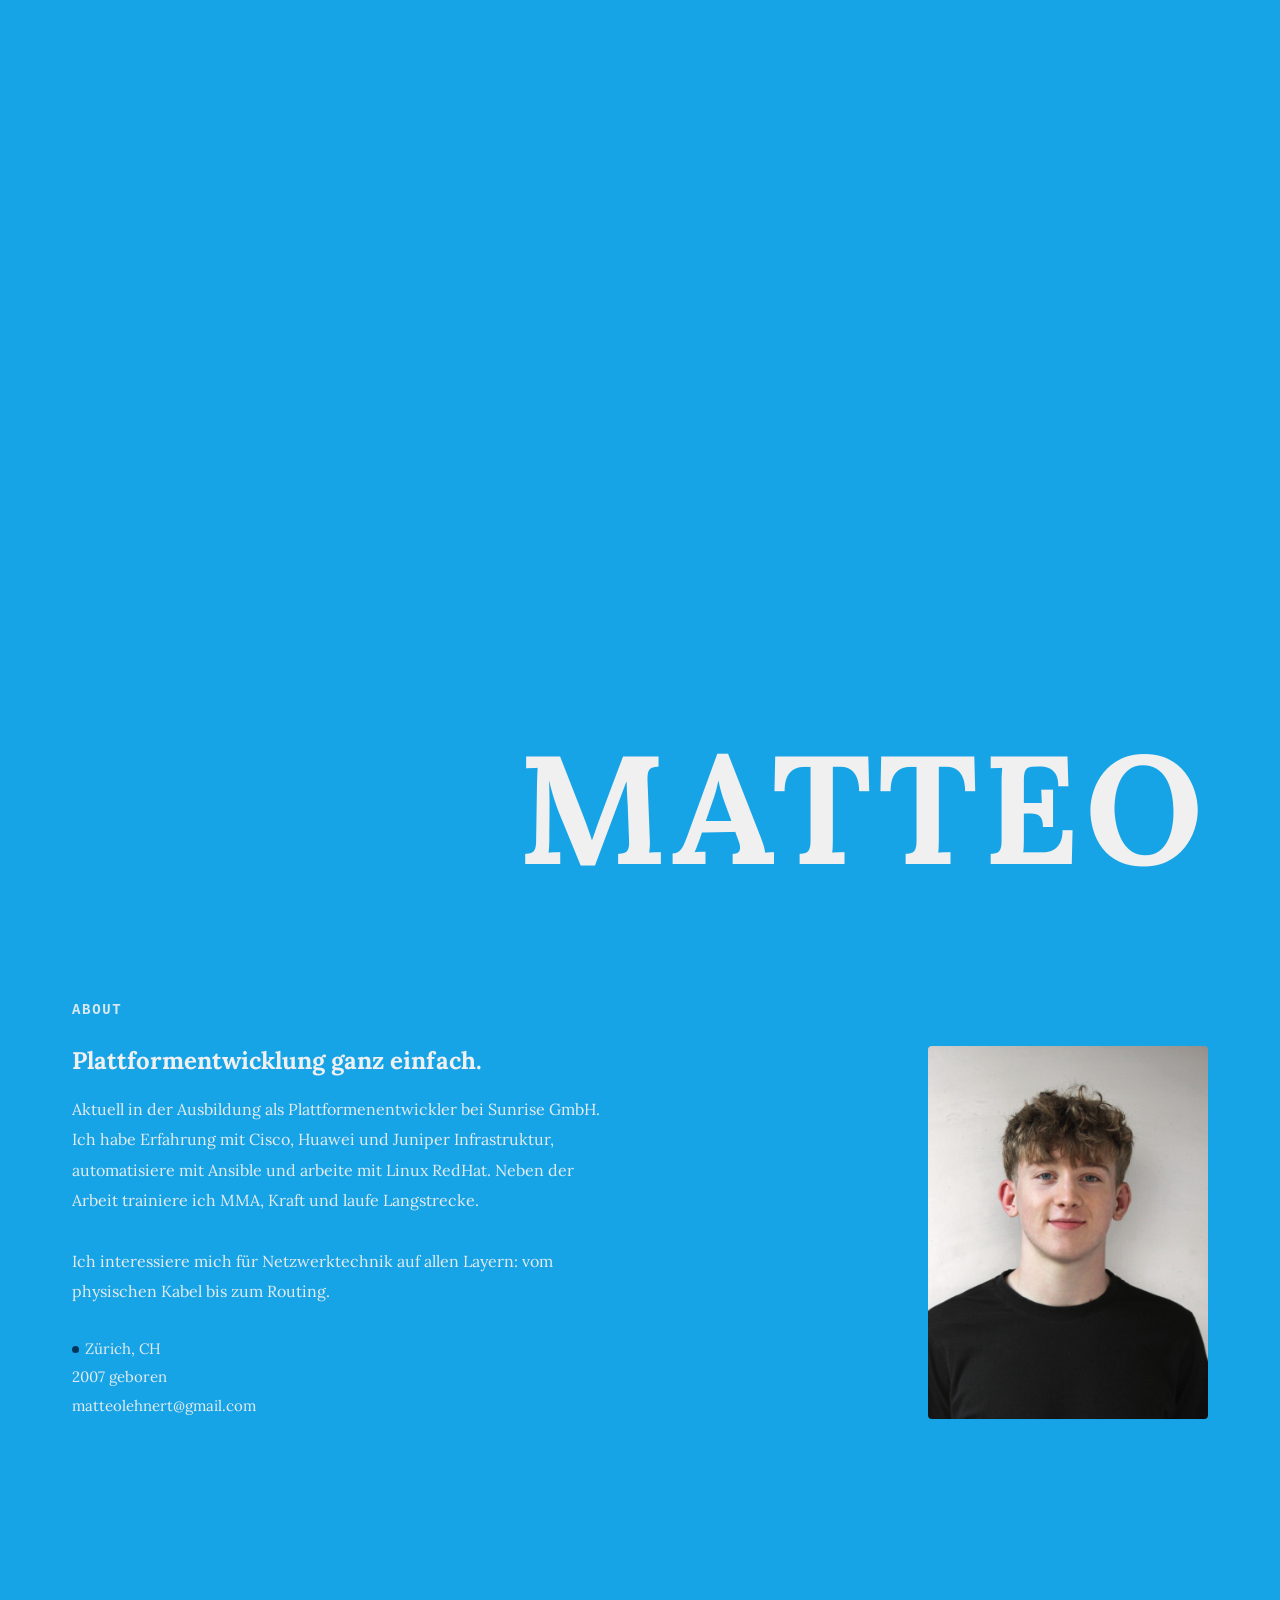
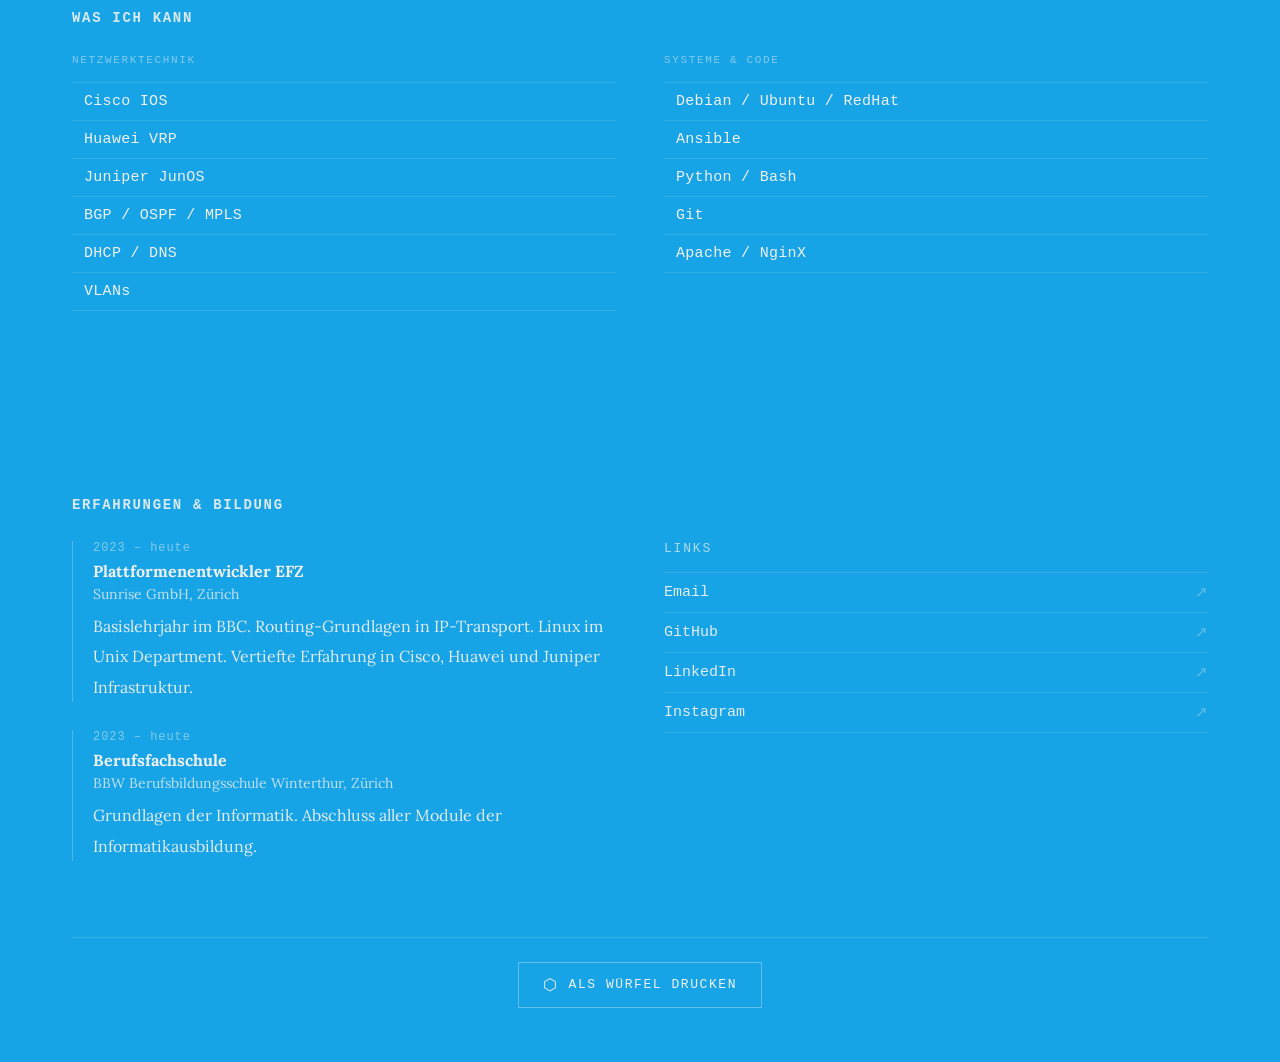
==== commit 7dd502af: "Added icon for google and changed root color" ====
--- a/index.html
+++ b/index.html
@@ -3,22 +3,25 @@
 <head>
   <meta charset="utf-8">
   <meta name="viewport" content="width=device-width, initial-scale=1">
-  <meta name="description" content="Matteo Lehnert – Plattformenentwickler EFZ aus Zürich. Erfahrung mit Cisco, Huawei, Juniper, Ansible, Linux und Netzwerktechnik." />
+  <meta name="description" content="Matteo Lehnert, Plattformenentwickler EFZ aus Zürich. Erfahrung mit Cisco, Huawei, Juniper, Ansible, Linux und Netzwerktechnik." />
   <meta name="keywords" content="Plattformenentwickler, Netzwerk, Cisco, Huawei, Juniper, Ansible, Linux, Zürich, Karriere, Portfolio" />
   <meta name="author" content="Matteo Lehnert">
   <meta name="robots" content="index, follow">
-  <meta property="og:title" content="Matteo Lehnert – Portfolio" />
+  <meta property="og:title" content="Matteo Lehnert - Mein Portfolio" />
   <meta property="og:description" content="Plattformenentwickler EFZ aus Zürich. Erfahrung mit Netzwerktechnik, Automatisierung und Linux." />
   <meta property="og:type" content="website" />
   <link rel="icon" href="favicon.svg" type="image/svg+xml">
   <link rel="apple-touch-icon" href="favicon.svg">
+  <!-- Fallbacks for better search engine and older browser support -->
+  <link rel="icon" href="/favicon-48.png" sizes="48x48" type="image/png">
+  <link rel="shortcut icon" href="/favicon.ico" type="image/x-icon">
   <title>Matteo – Portfolio</title>
   <link rel="preconnect" href="https://fonts.googleapis.com">
   <link rel="preconnect" href="https://fonts.gstatic.com" crossorigin>
    <link href="https://fonts.googleapis.com/css2?family=Iosevka+Charon:ital,wght@0,300;0,400;0,500;0,700;1,300;1,400;1,500;1,700&family=Lora:ital,wght@0,400..700;1,400..700&display=swap" rel="stylesheet">
   <style>
     :root {
-      --bg: #1ab6ff;
+      --bg: #17a4e6;
       --text: #f0f0f0;
       --font-mono: 'Iosevka Charon', monospace;
       --font-sans: 'Lora', serif;
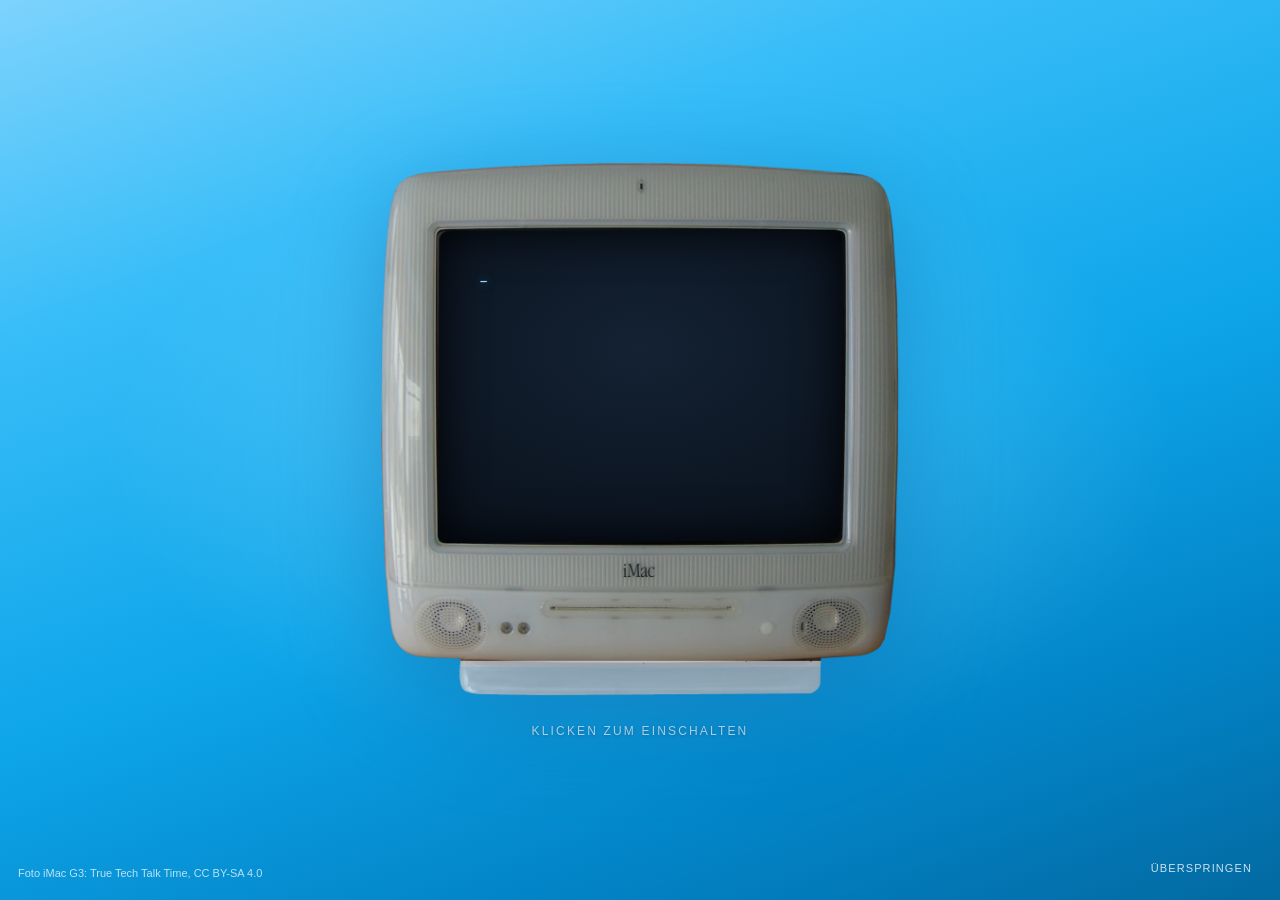
==== commit 8227c1de: "Portfolio Version 3: MatteOS-Desktop im Aqua-Look Die Seite startet mit einem iMac G3, den man einsc" ====
--- a/index.html
+++ b/index.html
@@ -1,592 +1,318 @@
 <!doctype html>
-<html lang="de">
+<html lang="de-CH" class="no-js">
 <head>
   <meta charset="utf-8">
-  <meta name="viewport" content="width=device-width, initial-scale=1">
-  <meta name="description" content="Matteo Lehnert, Plattformenentwickler EFZ aus Zürich. Erfahrung mit Cisco, Huawei, Juniper, Ansible, Linux und Netzwerktechnik." />
-  <meta name="keywords" content="Plattformenentwickler, Netzwerk, Cisco, Huawei, Juniper, Ansible, Linux, Zürich, Karriere, Portfolio" />
+  <meta name="viewport" content="width=device-width, initial-scale=1, viewport-fit=cover">
+  <title>Matteo Lehnert · Plattformentwickler in Zürich</title>
+  <meta name="description" content="Matteo Lehnert, Informatiker EFZ Plattformentwicklung in Ausbildung bei Sunrise in Zürich. Netzwerk, Linux und Automatisierung. Projekte, Werdegang und Kontakt.">
+  <meta name="keywords" content="Matteo Lehnert, Plattformentwickler, Informatiker EFZ, Plattformentwicklung, Sunrise, Zürich, Netzwerk, Linux, Ansible, Terraform, Portfolio">
   <meta name="author" content="Matteo Lehnert">
-  <meta name="robots" content="index, follow">
-  <meta property="og:title" content="Matteo Lehnert - Mein Portfolio" />
-  <meta property="og:description" content="Plattformenentwickler EFZ aus Zürich. Erfahrung mit Netzwerktechnik, Automatisierung und Linux." />
-  <meta property="og:type" content="website" />
+  <meta name="robots" content="index, follow, max-image-preview:large">
+  <meta name="theme-color" content="#0ea5e9">
+  <meta name="format-detection" content="telephone=no">
+  <link rel="canonical" href="https://matteolehnert.com/">
+  <link rel="alternate" hreflang="de-CH" href="https://matteolehnert.com/">
+  <link rel="alternate" hreflang="x-default" href="https://matteolehnert.com/">
+
+  <meta name="geo.region" content="CH-ZH">
+  <meta name="geo.placename" content="Zürich">
+
+  <meta property="og:type" content="profile">
+  <meta property="og:site_name" content="Matteo Lehnert">
+  <meta property="og:url" content="https://matteolehnert.com/">
+  <meta property="og:title" content="Matteo Lehnert · Plattformentwickler in Zürich">
+  <meta property="og:description" content="Informatiker EFZ Plattformentwicklung in Ausbildung bei Sunrise in Zürich. Projekte, Werdegang und Kontakt.">
+  <meta property="og:image" content="https://matteolehnert.com/og.png">
+  <meta property="og:image:width" content="1200">
+  <meta property="og:image:height" content="630">
+  <meta property="og:image:alt" content="Matteo Lehnert, Plattformentwickler in Zürich">
+  <meta property="og:locale" content="de_CH">
+  <meta property="profile:first_name" content="Matteo">
+  <meta property="profile:last_name" content="Lehnert">
+  <meta name="twitter:card" content="summary_large_image">
+  <meta name="twitter:title" content="Matteo Lehnert · Plattformentwickler in Zürich">
+  <meta name="twitter:description" content="Informatiker EFZ Plattformentwicklung in Ausbildung bei Sunrise in Zürich.">
+  <meta name="twitter:image" content="https://matteolehnert.com/og.png">
+
   <link rel="icon" href="favicon.svg" type="image/svg+xml">
-  <link rel="apple-touch-icon" href="favicon.svg">
-  <!-- Fallbacks for better search engine and older browser support -->
-  <link rel="icon" href="/favicon-48.png" sizes="48x48" type="image/png">
-  <link rel="shortcut icon" href="/favicon.ico" type="image/x-icon">
-  <title>Matteo – Portfolio</title>
-  <link rel="preconnect" href="https://fonts.googleapis.com">
-  <link rel="preconnect" href="https://fonts.gstatic.com" crossorigin>
-   <link href="https://fonts.googleapis.com/css2?family=Iosevka+Charon:ital,wght@0,300;0,400;0,500;0,700;1,300;1,400;1,500;1,700&family=Lora:ital,wght@0,400..700;1,400..700&display=swap" rel="stylesheet">
-  <style>
-    :root {
-      --bg: #17a4e6;
-      --text: #f0f0f0;
-      --font-mono: 'Iosevka Charon', monospace;
-      --font-sans: 'Lora', serif;
-    }
-    * { box-sizing: border-box; margin: 0; padding: 0; }
-    html { overflow-y: scroll; height: 100%; }
-    body {
-      background: var(--bg);
-      color: var(--text);
-      font-family: var(--font-sans);
-      font-size: 16px;
-      height: 100%;
-      cursor: crosshair;
-    }
-
-    a { color: var(--text); text-decoration: underline; text-underline-offset: 3px; }
-    a:hover { opacity: 0.6; }
-
-    /* NAV */
-    nav {
-      position: fixed;
-      top: 0; left: 0; right: 0;
-      display: flex;
-      justify-content: space-between;
-      align-items: center;
-      padding: 18px 40px;
-      z-index: 100;
-      opacity: 0;
-      transition: opacity 0.5s ease;
-      pointer-events: none;
-    }
-    nav.visible { opacity: 1; pointer-events: all; }
-    .nav-name {
-      font-family: var(--font-mono);
-      font-size: 13px;
-      letter-spacing: 0.14em;
-      text-transform: uppercase;
-      opacity: 0.85;
-    }
-    .nav-links {
-      display: flex;
-      gap: 28px;
-      font-size: 13px;
-      font-family: var(--font-mono);
-      letter-spacing: 0.08em;
-      text-transform: uppercase;
-    }
-    .nav-links a { text-decoration: none; opacity: 0.6; transition: opacity 0.2s; }
-    .nav-links a:hover { opacity: 1; }
-
-    /* PAGES */
-    .page {
-      min-height: auto;
-      padding: 80px 40px 40px;
-      position: relative;
-      will-change: transform;
-      transition: transform 0.25s ease;
-      display: grid;
-      grid-template-rows: auto 1fr;
-      gap: 24px;
-    }
-
-    /* HERO */
-    #hero {
-      border-top: none;
-      display: flex;
-      flex-direction: column;
-      justify-content: flex-end;
-      align-items: flex-end;
-      padding: 8px 40px 12px;
-      min-height: 100vh;
-      position: relative;
-    }
-    .hero-name {
-      font-family: var(--font-sans);
-      font-size: clamp(80px, 12vw, 160px);
-      font-weight: 700;
-      line-height: 0.92;
-      letter-spacing: 0.035em;
-      text-transform: uppercase;
-      text-align: right;
-      margin-bottom: -50px;
-    }
-    /* no per-letter spacing wrappers anymore */
-      /* Iosevka Charon + Lora utility classes */
-      .lora-uniquifier {
-        font-family: "Lora", serif;
-        font-optical-sizing: auto;
-        font-weight: 400;
-        font-style: normal;
+  <link rel="apple-touch-icon" href="apple-touch-icon.png">
+  <link rel="manifest" href="site.webmanifest">
+  <link rel="preload" href="assets/fonts/geist-mono.woff2" as="font" type="font/woff2" crossorigin>
+  <link rel="stylesheet" href="assets/css/main.css">
+  <link rel="stylesheet" href="assets/css/aqua.css">
+
+  <script>
+    document.documentElement.classList.replace('no-js', 'js');
+    try { if (sessionStorage.getItem('ml-booted')) document.documentElement.classList.add('booted'); } catch (e) {}
+  </script>
+  <script type="module" src="assets/js/main.js"></script>
+
+  <script type="application/ld+json">
+  {
+    "@context": "https://schema.org",
+    "@graph": [
+      {
+        "@type": "Person",
+        "@id": "https://matteolehnert.com/#person",
+        "name": "Matteo Lehnert",
+        "givenName": "Matteo",
+        "familyName": "Lehnert",
+        "url": "https://matteolehnert.com/",
+        "image": "https://matteolehnert.com/assets/img/portrait.jpg",
+        "jobTitle": "Informatiker EFZ Plattformentwicklung (in Ausbildung)",
+        "worksFor": { "@type": "Organization", "name": "Sunrise", "url": "https://www.sunrise.ch/" },
+        "alumniOf": { "@type": "EducationalOrganization", "name": "BBW Berufsbildungsschule Winterthur" },
+        "address": { "@type": "PostalAddress", "addressLocality": "Zürich", "addressRegion": "ZH", "addressCountry": "CH" },
+        "email": "mailto:matteolehnert@gmail.com",
+        "knowsLanguage": ["de", "en"],
+        "knowsAbout": ["Netzwerktechnik", "Routing", "BGP", "OSPF", "MPLS", "Linux", "Ansible", "Terraform", "OpenStack", "Docker", "Python", "React"],
+        "sameAs": ["https://github.com/MatteoLehn", "https://www.linkedin.com/in/matteo-lehnert/", "https://www.instagram.com/matteo.lhnt/"]
+      },
+      {
+        "@type": "WebSite",
+        "@id": "https://matteolehnert.com/#website",
+        "url": "https://matteolehnert.com/",
+        "name": "Matteo Lehnert",
+        "inLanguage": "de-CH",
+        "author": { "@id": "https://matteolehnert.com/#person" }
+      },
+      {
+        "@type": "ProfilePage",
+        "url": "https://matteolehnert.com/",
+        "name": "Matteo Lehnert · Plattformentwickler in Zürich",
+        "inLanguage": "de-CH",
+        "mainEntity": { "@id": "https://matteolehnert.com/#person" },
+        "isPartOf": { "@id": "https://matteolehnert.com/#website" }
       }
-
-      .iosevka-charon-light {
-        font-family: "Iosevka Charon", monospace;
-        font-weight: 300;
-        font-style: normal;
-      }
-
-      .iosevka-charon-regular {
-        font-family: "Iosevka Charon", monospace;
-        font-weight: 400;
-        font-style: normal;
-      }
-
-      .iosevka-charon-medium {
-        font-family: "Iosevka Charon", monospace;
-        font-weight: 500;
-        font-style: normal;
-      }
-
-      .iosevka-charon-bold {
-        font-family: "Iosevka Charon", monospace;
-        font-weight: 700;
-        font-style: normal;
-      }
-
-      .iosevka-charon-light-italic {
-        font-family: "Iosevka Charon", monospace;
-        font-weight: 300;
-        font-style: italic;
-      }
-
-      .iosevka-charon-regular-italic {
-        font-family: "Iosevka Charon", monospace;
-        font-weight: 400;
-        font-style: italic;
-      }
-
-      .iosevka-charon-medium-italic {
-        font-family: "Iosevka Charon", monospace;
-        font-weight: 500;
-        font-style: italic;
-      }
-
-      .iosevka-charon-bold-italic {
-        font-family: "Iosevka Charon", monospace;
-        font-weight: 700;
-        font-style: italic;
-      }
-
-    /* STATUS DOT */
-    .status-dot {
-      display: inline-block;
-      width: 7px; height: 7px;
-      border-radius: 50%;
-      background: #003153;
-      margin-right: 6px;
-      margin-bottom: 1px;
-      animation: pulse 2s infinite;
-    }
-    @keyframes pulse { 0%, 100% { opacity: 1; } 50% { opacity: 0.4; } }
-
-    /* SECTION HEADER */
-    .section-header {
-      display: flex;
-      justify-content: space-between;
-      align-items: baseline;
-      border-top: none;
-      padding-top: 6px;
-      margin-top: 6px;
-    }
-    h2 {
-      font-family: var(--font-mono);
-      font-size: 14px;
-      font-weight: 600;
-      letter-spacing: 0.12em;
-      text-transform: uppercase;
-      opacity: 0.9;
-    }
-
-    /* GRID */
-    .grid-2 {
-      display: grid;
-      grid-template-columns: 1fr 1fr;
-      gap: 32px 48px;
-      align-content: start;
-    }
-
-    /* ABOUT */
-    .item-title {
-      font-size: 24px;
-      font-weight: 700;
-      margin-bottom: 18px;
-      line-height: 1.25;
-    }
-    .item-desc {
-      font-size: 16px;
-      opacity: 0.95;
-      line-height: 1.9;
-    }
-    .about-meta {
-      margin-top: 28px;
-      font-size: 15px;
-      opacity: 0.95;
-      line-height: 1.9;
-    }
-    .about-meta a {
-      text-decoration: none;
-      color: var(--text);
-      opacity: 1;
-    }
-    .about-photo {
-      width: 100%;
-      max-width: 280px;
-      aspect-ratio: 3/4;
-      object-fit: cover;
-      object-position: top center;
-      display: block;
-      filter: grayscale(10%) contrast(1.04);
-      border-radius: 4px;
-    }
-    .about-photo-wrap { display: flex; justify-content: flex-end; }
-
-    /* STACK */
-    .stack-label {
-      font-family: var(--font-mono);
-      font-size: 11px;
-      letter-spacing: 0.15em;
-      text-transform: uppercase;
-      opacity: 0.5;
-      margin-bottom: 16px;
-    }
-    .skill-rows { display: flex; flex-direction: column; }
-    .skill-row {
-      font-family: var(--font-mono);
-      font-size: 15px;
-      padding: 10px 0;
-      border-bottom: 1px solid rgba(240,240,240,0.12);
-      opacity: 1;
-      letter-spacing: 0.02em;
-      display: flex;
-      align-items: center;
-      gap: 12px;
-    }
-    .skill-row:first-child { border-top: 1px solid rgba(240,240,240,0.12); }
-    .skill-dot {
-      width: 4px; height: 4px;
-      border-radius: 50%;
-      background: var(--text);
-      opacity: 0.4;
-      flex-shrink: 0;
-    }
-
-    /* EXPERIENCE */
-    .exp-block {
-      border-left: 1px solid rgba(240,240,240,0.25);
-      padding-left: 20px;
-      margin-bottom: 28px;
-    }
-    .exp-block:last-child { margin-bottom: 0; }
-    .tl-date {
-      font-family: var(--font-mono);
-      font-size: 12px;
-      opacity: 0.5;
-      margin-bottom: 6px;
-      letter-spacing: 0.08em;
-    }
-    .tl-title { font-size: 16px; font-weight: 700; margin-bottom: 4px; }
-    .tl-sub { font-size: 14px; opacity: 0.8; margin-bottom: 8px; }
-
-    /* LINKS */
-    .links-label {
-      font-family: var(--font-mono);
-      font-size: 13px;
-      letter-spacing: 0.14em;
-      text-transform: uppercase;
-      opacity: 0.7;
-      margin-bottom: 16px;
-    }
-    .links-list { display: flex; flex-direction: column; }
-    .links-list a {
-      font-family: var(--font-mono);
-      font-size: 15px;
-      text-decoration: none;
-      padding: 10px 0;
-      border-bottom: 1px solid rgba(240,240,240,0.12);
-      opacity: 0.95;
-      transition: opacity 0.2s;
-      display: flex;
-      justify-content: space-between;
-      align-items: center;
-    }
-    .links-list a:first-child { border-top: 1px solid rgba(240,240,240,0.15); }
-    .links-list a:hover { opacity: 1; }
-    .link-arrow { opacity: 0.35; }
-
-    /* CUBE BUTTON */
-    .cube-btn-wrap {
-      display: flex;
-      justify-content: center;
-      margin-top: 48px;
-      padding-top: 24px;
-      border-top: 1px solid rgba(240,240,240,0.15);
-    }
-    .cube-btn {
-      font-family: var(--font-mono);
-      font-size: 13px;
-      letter-spacing: 0.12em;
-      text-transform: uppercase;
-      color: var(--text);
-      background: none;
-      border: 1px solid rgba(240,240,240,0.35);
-      padding: 12px 24px;
-      cursor: crosshair;
-      opacity: 01;
-      transition: opacity 0.2s, border-color 0.2s;
-      display: flex;
-      align-items: center;
-      gap: 10px;
-    }
-    .cube-btn:hover { opacity: 1; border-color: rgba(240,240,240,0.9); }
-    .cube-icon { font-size: 16px; }
-
-    /* FOOTER */
-    .footer-bar {
-      position: fixed;
-      bottom: 0; left: 0; right: 0;
-      display: flex;
-      justify-content: center;
-      padding: 12px 40px;
-      font-family: var(--font-mono);
-      font-size: 13px;
-      letter-spacing: 0.08em;
-      pointer-events: none;
-      z-index: 100;
-      opacity: 0;
-      transition: opacity 0.5s ease;
-    }
-    .footer-bar.visible { opacity: 0.4; }
-
-    /* RESPONSIVE */
-    @media (max-width: 320px) {
-      .page { padding: 30px 10px 10px; gap: 14px; }
-      #hero { padding: 6px 10px 6px; justify-content: flex-end; align-items: center; }
-      .hero-name { font-size: clamp(68px, 24vw, 150px); text-align: center; margin-bottom: 0; line-height: 0.88; }
-      .about-photo-wrap { justify-content: center; }
-      .grid-2 { grid-template-columns: 1fr; gap: 18px; }
-      nav { padding: 10px 12px; }
-      .footer-bar { padding: 10px 12px; font-size: 12px; }
-      .about-photo { max-width: 180px; margin: 0 auto; }
-    }
-
-    @media (max-width: 374px) {
-      .page { padding: 40px 12px 18px; gap: 16px; }
-      #hero { padding: 10px 12px 8px; justify-content: flex-end; align-items: center; }
-      .hero-name { font-size: clamp(70px, 20vw, 130px); text-align: center; margin-bottom: 0; letter-spacing: 0.02em; }
-      .about-photo-wrap { justify-content: center; }
-      .grid-2 { grid-template-columns: 1fr; gap: 18px; }
-      nav { padding: 12px 16px; }
-      .about-photo { max-width: 200px; margin: 0 auto; }
-    }
-
-    @media (min-width: 375px) and (max-width: 480px) {
-      .page { padding: 40px 14px 14px; gap: 18px; }
-      #hero { padding: 10px 14px 10px; justify-content: flex-end; align-items: flex-end; }
-      nav { padding: 14px 18px; }
-      .hero-name { font-size: clamp(76px, 18vw, 140px); text-align: right; margin-bottom: 0; letter-spacing: 0.025em; }
-      .about-photo-wrap { justify-content: center; }
-      .about-photo { max-width: 210px; margin: 0 auto; }
-      .grid-2 { grid-template-columns: 1fr; gap: 18px; }
-    }
-
-    @media (min-width: 481px) and (max-width: 680px) {
-      .page { padding: 75px 24px 36px; gap: 22px; }
-      #hero { padding: 56px 24px; justify-content: center; align-items: center; }
-      nav { padding: 16px 24px; }
-      .hero-name { font-size: 48px; text-align: center; letter-spacing: 0.03em; }
-      .grid-2 { grid-template-columns: 1fr; gap: 22px; }
-      .about-photo { max-width: 220px; margin: 0 auto; }
-    }
-
-    @media (min-width: 681px) and (max-width: 900px) {
-      .page { padding: 80px 32px 40px; gap: 24px; }
-      #hero { padding: 60px 32px; }
-      nav { padding: 17px 32px; }
-      .hero-name { font-size: clamp(48px, 8vw, 100px); }
-      .footer-bar { padding: 12px 32px; }
-      .grid-2 { grid-template-columns: 1fr 1fr; gap: 28px 40px; }
-    }
-
-    @media (min-width: 901px) and (max-width: 1199px) {
-      .page { padding: 85px 50px 44px; gap: 26px; }
-      #hero { padding: 66px 50px; }
-      nav { padding: 18px 50px; }
-      .footer-bar { padding: 12px 50px; }
-    }
-
-    @media (min-width: 1200px) {
-      .page { padding: 90px 72px 48px; gap: 28px; }
-      #hero { padding: 72px 72px; }
-      nav { padding: 18px 72px; }
-      .footer-bar { padding: 12px 72px; }
-    }
-  </style>
+    ]
+  }
+  </script>
 </head>
 <body>
-
-  <nav id="main-nav">
-    <span class="nav-name">Matteo</span>
-    <div class="nav-links">
-      <a href="#about">About</a>
-      <a href="#stack">Was ich kann</a>
-      <a href="#experience">Erfahrung</a>
-    </div>
-  </nav>
-
-  <!-- HERO -->
-  <section class="page" id="hero">
-    <div class="hero-name">MATTEO</div>
-  </section>
-
-  <!-- ABOUT -->
-  <section class="page" id="about">
-    <div class="section-header">
-      <h2>About</h2>
-    </div>
-    <div>
-      <div class="grid-2" style="margin-bottom: 40px; align-items: start;">
-        <div>
-          <div class="item-title">Plattformentwicklung ganz einfach.</div>
-          <p class="item-desc">
-            Aktuell in der Ausbildung als Plattformenentwickler bei Sunrise GmbH.
-            Ich habe Erfahrung mit Cisco, Huawei und Juniper Infrastruktur,
-            automatisiere mit Ansible und arbeite mit Linux RedHat.
-            Neben der Arbeit trainiere ich MMA, Kraft und laufe Langstrecke.<br><br>
-            Ich interessiere mich für Netzwerktechnik auf allen Layern:
-            vom physischen Kabel bis zum Routing.
-          </p>
-          <div class="about-meta">
-            <span class="status-dot"></span>Zürich, CH<br>
-            2007 geboren<br>
-            <a href="mailto:matteolehnert@gmail.com">matteolehnert@gmail.com</a>
-          </div>
-        </div>
-        <div class="about-photo-wrap">
-          <img src="foto.jpg" alt="Matteo" class="about-photo" loading="lazy">
-        </div>
-      </div>
-    </div>
-  </section>
-
-  <!-- STACK -->
-  <section class="page" id="stack">
-    <div class="section-header">
-      <h2>Was ich kann</h2>
-    </div>
-    <div>
-      <div class="grid-2" style="margin-bottom: 36px;">
-        <div>
-          <p class="stack-label">Netzwerktechnik</p>
-          <div class="skill-rows">
-            <div class="skill-row"><span class=""></span>Cisco IOS</div>
-            <div class="skill-row"><span class=""></span>Huawei VRP</div>
-            <div class="skill-row"><span class=""></span>Juniper JunOS</div>
-            <div class="skill-row"><span class=""></span>BGP / OSPF / MPLS</div>
-            <div class="skill-row"><span class=""></span>DHCP / DNS</div>
-            <div class="skill-row"><span class=""></span>VLANs</div>
-          </div>
-        </div>
-        <div>
-          <p class="stack-label">Systeme &amp; Code</p>
-          <div class="skill-rows">
-            <div class="skill-row"><span class=""></span>Debian / Ubuntu / RedHat</div>
-            <div class="skill-row"><span class=""></span>Ansible</div>
-            <div class="skill-row"><span class=""></span>Python / Bash</div>
-            <div class="skill-row"><span class=""></span>Git</div>
-            <div class="skill-row"><span class=""></span>Apache / NginX</div>
-          </div>
-        </div>
-      </div>
-    </div>
-  </section>
-
-  <!-- EXPERIENCE -->
-  <section class="page" id="experience">
-    <div class="section-header">
-      <h2>Erfahrungen &amp; Bildung</h2>
-    </div>
-    <div class="grid-2">
-      <div>
-        <div class="exp-block">
-          <div class="tl-date">2023 – heute</div>
-          <div class="tl-title">Plattformenentwickler EFZ</div>
-          <div class="tl-sub">Sunrise GmbH, Zürich</div>
-          <p class="item-desc">Basislehrjahr im BBC. Routing-Grundlagen in IP-Transport. Linux im Unix Department. Vertiefte Erfahrung in Cisco, Huawei und Juniper Infrastruktur.</p>
-        </div>
-        <div class="exp-block">
-          <div class="tl-date">2023 – heute</div>
-          <div class="tl-title">Berufsfachschule</div>
-          <div class="tl-sub">BBW Berufsbildungsschule Winterthur, Zürich</div>
-          <p class="item-desc">Grundlagen der Informatik. Abschluss aller Module der Informatikausbildung.</p>
-        </div>
-      </div>
-      <div>
-        <p class="links-label">Links</p>
-        <div class="links-list">
-          <a href="mailto:matteolehnert@gmail.com">Email <span class="link-arrow">↗</span></a>
-          <a href="https://github.com/MatteoLehn" target="_blank" rel="noopener">GitHub <span class="link-arrow">↗</span></a>
-          <a href="https://www.linkedin.com/in/matteo-lehnert/" target="_blank" rel="noopener">LinkedIn <span class="link-arrow">↗</span></a>
-          <a href="https://www.instagram.com/matteo.lhnt/" target="_blank" rel="noopener">Instagram <span class="link-arrow">↗</span></a>
-        </div>
-      </div>
-    </div>
-    <div class="cube-btn-wrap">
-      <button class="cube-btn" onclick="window.open('print.html', '_blank')">
-        <span class="cube-icon">⬡</span>
-        Als Würfel drucken
+  <svg class="defs" aria-hidden="true" width="0" height="0">
+    <symbol id="i-doc" viewBox="0 0 32 32"><path d="M7 3h13l6 6v20H7z" class="f"/><path d="M20 3v6h6M11 15h10M11 19h10M11 23h6"/></symbol>
+    <symbol id="i-folder" viewBox="0 0 32 32"><path d="M3 8h10l3 3h13v16H3z" class="f"/><path d="M3 13h26"/></symbol>
+    <symbol id="i-log" viewBox="0 0 32 32"><path d="M6 3h20v26H6z" class="f"/><path d="M10 9h3M15 9h7M10 14h3M15 14h7M10 19h3M15 19h7M10 24h3M15 24h4"/></symbol>
+    <symbol id="i-mail" viewBox="0 0 32 32"><path d="M3 7h26v18H3z" class="f"/><path d="M3 8l13 10L29 8"/></symbol>
+    <symbol id="i-term" viewBox="0 0 32 32"><path d="M3 5h26v22H3z" class="d"/><path d="M8 12l4 4-4 4M15 21h8" class="l"/></symbol>
+    <symbol id="i-cube" viewBox="0 0 32 32"><path d="M16 3l12 6v14l-12 6-12-6V9z" class="f"/><path d="M4 9l12 6 12-6M16 15v14"/></symbol>
+    <symbol id="i-wall" viewBox="0 0 32 32"><path d="M3 6h26v20H3z" class="f"/><path d="M3 13h26M3 20h26M11 6v7M21 6v7M7 13v7M16 13v7M25 13v7M11 20v6M21 20v6"/></symbol>
+    <symbol id="i-globe" viewBox="0 0 32 32"><circle cx="16" cy="16" r="13" class="f"/><path d="M3 16h26M16 3c-5 4-5 22 0 26M16 3c5 4 5 22 0 26"/></symbol>
+    <symbol id="i-fridge" viewBox="0 0 32 32"><path d="M8 3h16v26H8z" class="f"/><path d="M8 13h16M12 7v3M12 17v5"/></symbol>
+    <symbol id="i-arrow" viewBox="0 0 10 10"><path d="M2 8 8 2M3.2 2H8v4.8"/></symbol>
+  </svg>
+
+  <!-- Einstieg: Bildschirm einschalten, dann Zoom in den Desktop -->
+  <div class="boot" id="boot">
+    <div class="rig" id="rig">
+      <button class="crt" id="power" type="button" aria-label="Computer einschalten und Seite betreten">
+        <img src="assets/img/imac-snow.webp" alt="" width="1100" height="1134" decoding="async">
+        <span class="crt-shine" aria-hidden="true"></span>
+        <span class="crt-screen" id="crt-screen"><span class="boot-log" id="boot-log">_</span></span>
       </button>
     </div>
-  </section>
-
-  <div class="footer-bar" id="main-footer">
-    <span id="clock"></span>
+    <p class="boot-hint mono">Klicken zum Einschalten</p>
+    <button class="boot-skip mono" id="skip" type="button">Überspringen</button>
+    <a class="boot-credit" href="https://commons.wikimedia.org/wiki/File:IMac_G3_Neige.png" target="_blank" rel="noopener">Foto iMac G3: True Tech Talk Time, CC BY-SA 4.0</a>
   </div>
 
-  <script>
-    function updateClock() {
-      const now = new Date();
-      const h = String(now.getHours()).padStart(2,'0');
-      const m = String(now.getMinutes()).padStart(2,'0');
-      const s = String(now.getSeconds()).padStart(2,'0');
-      const el = document.getElementById('clock');
-      if (el) el.textContent = h+':'+m+':'+s+' CET';
-    }
-    updateClock();
-    setInterval(updateClock, 1000);
-
-    const nav = document.getElementById('main-nav');
-    const footer = document.getElementById('main-footer');
-    const hero = document.getElementById('hero');
-
-    function handleNavVisibility() {
-      const threshold = hero.offsetHeight * 0.6;
-      if (window.scrollY > threshold) {
-        nav.classList.add('visible');
-        footer.classList.add('visible');
-      } else {
-        nav.classList.remove('visible');
-        footer.classList.remove('visible');
-      }
-    }
-    window.addEventListener('scroll', handleNavVisibility);
-    handleNavVisibility();
-
-    let lastY = window.scrollY, ticking = false, skewTimeout;
-    function applySkew() {
-      const currentY = window.scrollY;
-      const delta = currentY - lastY;
-      const skew = Math.min(Math.max(delta * 0.045, -7), 7);
-      lastY = currentY;
-      document.querySelectorAll('.page').forEach(el => {
-        el.style.transform = 'skewY(' + skew + 'deg)';
-      });
-      clearTimeout(skewTimeout);
-      skewTimeout = setTimeout(() => {
-        document.querySelectorAll('.page').forEach(el => {
-          el.style.transform = 'skewY(0deg)';
-        });
-      }, 150);
-      ticking = false;
-    }
-    window.addEventListener('scroll', () => {
-      if (!ticking) { requestAnimationFrame(applySkew); ticking = true; }
-    });
-  </script>
-
+  <div class="desk" id="desk" data-field>
+    <canvas class="wall" id="field" aria-hidden="true"></canvas>
+
+    <header class="menubar mono">
+      <div class="menu-wrap">
+        <button class="menu-btn menu-logo" type="button" aria-haspopup="true" aria-expanded="false">MatteOS</button>
+        <div class="menu" hidden>
+          <button type="button" data-open="about">Über Matteo</button>
+          <button type="button" data-action="reboot">Neu starten</button>
+          <a href="https://github.com/MatteoLehn/MatteoLehnertDomain" target="_blank" rel="noopener">Quellcode</a>
+          <a href="https://commons.wikimedia.org/wiki/File:IMac_G3_Neige.png" target="_blank" rel="noopener">Foto iMac G3: True Tech Talk Time, CC BY-SA 4.0</a>
+        </div>
+      </div>
+      <div class="menu-wrap">
+        <button class="menu-btn" type="button" aria-haspopup="true" aria-expanded="false">Öffnen</button>
+        <div class="menu" hidden>
+          <button type="button" data-open="firewall">Projekte</button>
+          <button type="button" data-open="werdegang">Werdegang</button>
+          <button type="button" data-open="terminal">Terminal</button>
+          <button type="button" data-open="kontakt">Kontakt</button>
+          <button type="button" data-open="seite">Über diese Seite</button>
+        </div>
+      </div>
+      <div class="menu-wrap">
+        <button class="menu-btn" type="button" aria-haspopup="true" aria-expanded="false">Links</button>
+        <div class="menu" hidden>
+          <a href="https://github.com/MatteoLehn" target="_blank" rel="noopener">GitHub</a>
+          <a href="https://www.linkedin.com/in/matteo-lehnert/" target="_blank" rel="noopener">LinkedIn</a>
+          <a href="https://www.instagram.com/matteo.lhnt/" target="_blank" rel="noopener">Instagram</a>
+          <a href="mailto:matteolehnert@gmail.com">Mail schreiben</a>
+        </div>
+      </div>
+      <span class="menubar-right"><span class="led" aria-hidden="true"></span>Zürich <time id="clock">--:--:--</time></span>
+    </header>
+
+    <nav class="index mono" aria-label="Inhalt">
+      <p class="index-count"><span class="dia" aria-hidden="true"></span><span id="index-count">01 / 08</span></p>
+      <ol>
+        <li><button type="button" data-open="about">Über mich</button></li>
+        <li class="index-group" aria-hidden="true">Projekte</li>
+        <li><button type="button" data-open="firewall">Firewall-Umzug</button></li>
+        <li><button type="button" data-open="litho">litho.ch</button></li>
+        <li><button type="button" data-open="fridge">Smart Fridge</button></li>
+        <li class="index-group" aria-hidden="true">Mehr</li>
+        <li><button type="button" data-open="werdegang">Werdegang</button></li>
+        <li><button type="button" data-open="kontakt">Kontakt</button></li>
+        <li><button type="button" data-open="terminal">Terminal</button></li>
+        <li><button type="button" data-open="seite">Über diese Seite</button></li>
+      </ol>
+      <p class="index-hint only-fine">Pfeiltasten blättern</p>
+    </nav>
+
+    <main class="windows" id="windows">
+
+      <section class="win" id="win-about" data-w="760" data-pos="8,6" aria-labelledby="t-about">
+        <header class="win-bar"><button class="win-x" type="button" aria-label="Fenster schliessen"></button><h2 class="win-title mono" id="t-about">ueber-mich.txt</h2></header>
+        <div class="win-body about">
+          <figure class="portrait">
+            <div class="portrait-frame">
+              <canvas class="portrait-canvas" id="ascii" role="img" aria-label="Porträt von Matteo Lehnert, aus Textzeichen gesetzt"></canvas>
+              <img class="portrait-fallback" src="assets/img/portrait.jpg" alt="Porträt von Matteo Lehnert" width="900" height="1200" loading="lazy" decoding="async">
+            </div>
+            <figcaption class="mono cap"><span id="ascii-count">portrait.jpg</span><span class="only-fine">Maus drüber: Foto</span><span class="only-touch">Ziehen: Foto</span></figcaption>
+          </figure>
+          <div>
+            <h1 class="display">Matteo <em>Lehnert</em></h1>
+            <p class="lead">Ich bin im vierten Lehrjahr bei Sunrise in Zürich und arbeite mit Routern und Linux-Servern.</p>
+            <p>Seit August 2023 mache ich die Lehre als Informatiker EFZ mit Fachrichtung Plattformentwicklung. Mich interessiert Netzwerktechnik auf allen Layern, vom Kabel bis zum Routing. Im Herbst 2026 war ich für ein Praktikum einen Monat in Stockholm, bei Nrlyze.</p>
+            <p>Nebenbei baue ich Websites, zum Beispiel litho.ch. Ausserhalb der Arbeit trainiere ich MMA und Kraft, und ich laufe Langstrecke.</p>
+            <dl class="facts mono">
+              <div><dt>Ort</dt><dd>Zürich</dd></div>
+              <div><dt>Jahrgang</dt><dd>2007</dd></div>
+              <div><dt>Lehrabschluss</dt><dd>Sommer 2027</dd></div>
+              <div><dt>Sprachen</dt><dd>Deutsch, Englisch</dd></div>
+            </dl>
+            <p class="row"><button class="btn mono" type="button" data-open="firewall">Projekte ansehen</button><button class="btn btn-2 mono" type="button" data-open="kontakt">Kontakt</button></p>
+          </div>
+        </div>
+      </section>
+
+      <section class="win" id="win-firewall" data-w="720" data-pos="20,10" aria-labelledby="t-firewall">
+        <header class="win-bar"><button class="win-x" type="button" aria-label="Fenster schliessen"></button><h2 class="win-title mono" id="t-firewall">firewall-umzug</h2></header>
+        <div class="win-body">
+          <div class="pane"><canvas class="scene" data-scene="firewall" role="img" aria-label="Schema: sechs Server ziehen nacheinander hinter eine Firewall"></canvas></div>
+          <h3 class="display-2">Firewall-Umzug in der Cloud</h3>
+          <p class="meta mono">September bis Oktober 2026 · Praktikant bei Nrlyze, Stockholm</p>
+          <p>Sechs Server sollten hinter eine OPNsense-Firewall. Ich habe die Produktion in einer Sandbox nachgebaut und den Umzug dort in Etappen durchgespielt; das Runbook für die Produktion stammt auch von mir.</p>
+          <ol class="points">
+            <li>Die Sandbox wird mit Terraform und Ansible so aufgebaut, wie die Produktion heute aussieht. Die Skripte brechen ab, sobald sie auf ein anderes Projekt zeigen.</li>
+            <li>Das ganze Regelwerk (Firewall, NAT, DNS und Security Groups) passt für das Review auf ein paar Seiten.</li>
+            <li>Für die Kunden-VPNs habe ich ein separates Gateway vorgeschlagen: Jeder Tunnel läuft in einem eigenen Container und wird mit Ansible ausgerollt.</li>
+          </ol>
+          <ul class="tags mono"><li>OpenStack</li><li>Terraform</li><li>Ansible</li><li>OPNsense</li><li>WireGuard</li></ul>
+        </div>
+      </section>
+
+      <section class="win" id="win-litho" data-w="760" data-pos="16,8" aria-labelledby="t-litho">
+        <header class="win-bar"><button class="win-x" type="button" aria-label="Fenster schliessen"></button><h2 class="win-title mono" id="t-litho">litho.ch</h2></header>
+        <div class="win-body">
+          <div class="browser">
+            <div class="browser-bar mono">
+              <button type="button" id="shot-prev" aria-label="Vorheriger Screenshot">&lt;</button>
+              <button type="button" id="shot-next" aria-label="Nächster Screenshot">&gt;</button>
+              <span class="url" id="shot-url">https://www.litho.ch/</span>
+              <a href="https://www.litho.ch/" target="_blank" rel="noopener">Öffnen <svg class="arr"><use href="#i-arrow"/></svg></a>
+            </div>
+            <img id="shot" src="assets/img/litho-1.webp" alt="litho.ch, Startseite" width="1440" height="900" loading="lazy" decoding="async">
+          </div>
+          <h3 class="display-2">litho.ch</h3>
+          <p class="meta mono">2025 · Entwicklung · online</p>
+          <p>Website für LiTHO, Bildbearbeitung und Lithografie in Zürich. Im Portfolio zeigt ein Schieberegler bei den Retuschen das Bild vorher und nachher.</p>
+          <ol class="points">
+            <li>Portfolio mit Rasteransicht und Detailseiten, dazu eigene Seiten für Service, Making-of und About.</li>
+            <li>Kontaktformular über EmailJS mit reCAPTCHA gegen Spam. Ein eigener Mailserver ist nicht nötig.</li>
+            <li>Sitemap und Meta-Tags für die Suche, Impressum und Datenschutz als eigene Seiten.</li>
+          </ol>
+          <ul class="tags mono"><li>React 19</li><li>React Router</li><li>EmailJS</li><li>reCAPTCHA</li></ul>
+        </div>
+      </section>
+
+      <section class="win" id="win-fridge" data-w="720" data-pos="24,12" aria-labelledby="t-fridge">
+        <header class="win-bar"><button class="win-x" type="button" aria-label="Fenster schliessen"></button><h2 class="win-title mono" id="t-fridge">smart-fridge</h2></header>
+        <div class="win-body">
+          <div class="pane"><canvas class="scene" data-scene="fridge" role="img" aria-label="Schema: Kameras im Kühlschrank, Tunnel ins Homelab, Modell zählt Bananen, AWS schickt eine SMS"></canvas></div>
+          <h3 class="display-2">Smart Fridge</h3>
+          <p class="meta mono">Mai 2026 bis Februar 2027 · Module M241 und M245, BBW · läuft</p>
+          <p>Kameras im Kühlschrank fotografieren den Inhalt, ein eigenes YOLO-Modell zählt die Bananen. Liegen nur noch zwei da, schickt AWS eine SMS.</p>
+          <ol class="points">
+            <li>Die Kameras laufen mit Akku: aufwachen, Foto machen, hochladen und dann vier Stunden Deep Sleep.</li>
+            <li>Die Haupt-Kamera spannt ein eigenes WLAN auf und schickt die Bilder durch einen WireGuard-Tunnel ins Homelab.</li>
+            <li>Dort zählt das Modell die Bananen. Eine Lambda-Funktion prüft den Bestand in DynamoDB, SNS verschickt die SMS.</li>
+          </ol>
+          <ul class="tags mono"><li>ESP32-CAM</li><li>WireGuard</li><li>Proxmox</li><li>YOLO</li><li>AWS</li></ul>
+        </div>
+      </section>
+
+      <section class="win" id="win-werdegang" data-w="640" data-pos="30,9" aria-labelledby="t-werdegang">
+        <header class="win-bar"><button class="win-x" type="button" aria-label="Fenster schliessen"></button><h2 class="win-title mono" id="t-werdegang">werdegang.log</h2></header>
+        <div class="win-body">
+          <ol class="log">
+            <li><p class="mono when">Seit 2023</p><h3>Informatiker EFZ Plattformentwicklung</h3><p class="mono where">Sunrise, Zürich</p><p>Basislehrjahr mit überbetrieblichen Kursen am Berufsbildungscenter. Danach im IP-Transport, mit Routing auf Cisco, Huawei und Juniper, und in der Unix-Abteilung mit Red Hat und Ansible.</p></li>
+            <li><p class="mono when">Sep bis Okt 2026</p><h3>Praktikum als Software Developer</h3><p class="mono where">Nrlyze, Stockholm</p><p>Ein Monat über Erasmus+. Cloud-Infrastruktur mit OpenStack, Terraform und Ansible, dazu der Firewall-Umzug.</p></li>
+            <li><p class="mono when">Seit 2023</p><h3>Berufsfachschule</h3><p class="mono where">BBW Berufsbildungsschule Winterthur</p><p>Module zu Netzwerk, Servern, Cloud und Sicherheit. Qualifikationsverfahren im Sommer 2027.</p></li>
+          </ol>
+          <div class="skills">
+            <div><p class="mono skill-head">Netz</p><ul><li>Cisco IOS</li><li>Huawei VRP</li><li>Juniper Junos</li><li>BGP, OSPF, MPLS</li><li>VLAN, DHCP, DNS</li><li>WireGuard, OPNsense</li></ul></div>
+            <div><p class="mono skill-head">Server</p><ul><li>Red Hat, Debian, Ubuntu</li><li>Ansible</li><li>Terraform, OpenStack</li><li>Docker, Proxmox</li><li>Apache, Nginx</li><li>AWS</li></ul></div>
+            <div><p class="mono skill-head">Code</p><ul><li>Python</li><li>Bash</li><li>Git</li><li>JavaScript, React</li><li>C++ für ESP32</li></ul></div>
+          </div>
+        </div>
+      </section>
+
+      <section class="win" id="win-kontakt" data-w="480" data-pos="50,22" aria-labelledby="t-kontakt">
+        <header class="win-bar"><button class="win-x" type="button" aria-label="Fenster schliessen"></button><h2 class="win-title mono" id="t-kontakt">Kontakt</h2></header>
+        <div class="win-body">
+          <p>Am schnellsten erreichst du mich per Mail.</p>
+          <a class="mail" href="mailto:matteolehnert@gmail.com">matteolehnert<wbr>@gmail.com</a>
+          <p class="row"><a class="btn mono" href="mailto:matteolehnert@gmail.com">Mail schreiben</a><button class="btn btn-2 mono" type="button" id="copy-mail"><span class="copy-label">Adresse kopieren</span></button></p>
+          <ul class="links mono">
+            <li><a href="https://github.com/MatteoLehn" target="_blank" rel="noopener">GitHub <svg class="arr"><use href="#i-arrow"/></svg></a></li>
+            <li><a href="https://www.linkedin.com/in/matteo-lehnert/" target="_blank" rel="noopener">LinkedIn <svg class="arr"><use href="#i-arrow"/></svg></a></li>
+            <li><a href="https://www.instagram.com/matteo.lhnt/" target="_blank" rel="noopener">Instagram <svg class="arr"><use href="#i-arrow"/></svg></a></li>
+            <li><a href="print.html" target="_blank" rel="noopener">Lebenslauf als Würfel drucken <svg class="arr"><use href="#i-arrow"/></svg></a></li>
+          </ul>
+        </div>
+      </section>
+
+      <section class="win" id="win-seite" data-w="640" aria-labelledby="t-seite">
+        <header class="win-bar"><button class="win-x" type="button" aria-label="Fenster schliessen"></button><h2 class="win-title mono" id="t-seite">ueber-diese-seite.txt</h2></header>
+        <div class="win-body">
+          <h3 class="display-2">Wie diese Seite entstanden ist</h3>
+          <p class="meta mono">Version 3 · November 2026</p>
+          <p>Die erste Version war eine einfache Seite in Blau mit Lebenslauf. Für Version 3 wollte ich etwas Eigenes: einen alten Computer, den man einschaltet, und dahinter einen Desktop, auf dem man sich durchklickt.</p>
+          <p>Gebaut habe ich sie zusammen mit Claude Code, einem KI-Assistenten im Terminal. Ich habe die Richtung vorgegeben, Entwürfe verworfen und Rückmeldungen gegeben; Claude hat den Code geschrieben und im Browser getestet. Bis zu dieser Version brauchte es acht Runden.</p>
+          <ol class="points">
+            <li>Drei Seiten waren das Vorbild: tommybiglow.com für den Aqua-Look und den Zoom in den Bildschirm, madebyigor.com/lab für die Liste links mit Zähler, ivan.technology für die generativen Grafiken. Ihren JavaScript-Code haben wir mit dem Reverse-Engineering-Werkzeug rea untersucht und die Shader von Hand gelesen. Übernommen sind Ideen und Zahlenwerte, keine Bilder.</li>
+            <li>Die Seite ist reines HTML, CSS und JavaScript ohne Framework. Das Netz im Hintergrund zeichnet ein Canvas, das Porträt ein eigener WebGL-Shader, und die Schemas bei den Projekten sind ebenfalls Canvas.</li>
+            <li>Die Screenshots von litho.ch kommen aus einem Edge ohne Fenster, gesteuert über das DevTools-Protokoll. Bilder wurden mit ffmpeg verkleinert und als WebP gespeichert.</li>
+          </ol>
+          <ul class="tags mono"><li>Claude Code</li><li>rea</li><li>HTML, CSS, JavaScript</li><li>Canvas</li><li>WebGL</li><li>ffmpeg</li><li>GitHub Pages</li></ul>
+          <p class="row"><a class="btn mono" href="https://github.com/MatteoLehn/MatteoLehnertDomain" target="_blank" rel="noopener">Quellcode auf GitHub</a></p>
+          <p class="credit mono">Foto iMac G3: <a href="https://commons.wikimedia.org/wiki/File:IMac_G3_Neige.png" target="_blank" rel="noopener">True Tech Talk Time</a>, CC BY-SA 4.0. Schriften: Geist, Geist Mono und Instrument Serif, SIL Open Font License.</p>
+        </div>
+      </section>
+
+      <section class="win win-dark" id="win-terminal" data-w="600" data-pos="36,30" aria-labelledby="t-terminal">
+        <header class="win-bar"><button class="win-x" type="button" aria-label="Fenster schliessen"></button><h2 class="win-title mono" id="t-terminal">Terminal</h2></header>
+        <div class="win-body term" id="term">
+          <div class="term-out" id="term-out" aria-live="polite"></div>
+          <form class="term-line" id="term-form" autocomplete="off">
+            <label for="term-in">matteo@zrh:~$</label>
+            <input id="term-in" type="text" spellcheck="false" autocapitalize="off" autocorrect="off" aria-label="Befehl eingeben">
+          </form>
+        </div>
+      </section>
+    </main>
+
+  </div>
 </body>
-</html>+</html>
--- a/assets/css/main.css
+++ b/assets/css/main.css
@@ -0,0 +1,331 @@
+/* Matteo Lehnert, Portfolio als Desktop ("MatteOS") */
+
+@font-face { font-family: "Instrument Serif"; src: url("../fonts/instrument-serif.woff2") format("woff2"); font-display: swap; }
+@font-face { font-family: "Instrument Serif"; src: url("../fonts/instrument-serif-italic.woff2") format("woff2"); font-style: italic; font-display: swap; }
+@font-face { font-family: "Geist"; src: url("../fonts/geist.woff2") format("woff2"); font-weight: 300 600; font-display: swap; }
+@font-face { font-family: "Geist Mono"; src: url("../fonts/geist-mono.woff2") format("woff2"); font-weight: 400 500; font-display: swap; }
+
+:root {
+  /* dunkle Flächen: Schemas, Porträt, Terminal */
+  --bg: #0c0f13;
+  --fg: #ebe8e0;
+  --fg-2: #b7b3a8;
+  --muted: #858278;
+  --accent: #2ea8ec;
+  --warn: #e8664f;
+
+  /* Desktop und Fenster */
+  --blue: #17a4e6;
+  --blue-d: #0a5f9c;
+  --paper: #f4f1e8;
+  --paper-2: #e6e2d6;
+  --ink: #101214;
+  --ink-2: #4c5057;
+  --rule: rgba(16, 18, 20, .16);
+  --field-line: rgba(255, 255, 255, .17);
+  --field-node: rgba(255, 255, 255, .6);
+  --field-hot: #fff3b0;
+
+  --serif: "Instrument Serif", "Times New Roman", serif;
+  --sans: "Geist", ui-sans-serif, system-ui, sans-serif;
+  --mono: "Geist Mono", ui-monospace, Menlo, Consolas, monospace;
+  --bar-h: 30px;
+  --dock-h: 68px;
+  --ease: cubic-bezier(.16, 1, .3, 1);
+}
+
+*, *::before, *::after { box-sizing: border-box; }
+html, body { height: 100%; }
+body {
+  margin: 0;
+  overflow: hidden;
+  background: var(--blue-d);
+  color: var(--ink);
+  font: 400 15px/1.55 var(--sans);
+  -webkit-font-smoothing: antialiased;
+}
+button { font: inherit; color: inherit; cursor: pointer; }
+a { color: inherit; }
+img, canvas, svg { display: block; max-width: 100%; }
+:focus-visible { outline: 2px solid var(--ink); outline-offset: 2px; }
+.defs { position: absolute; }
+.mono { font: 400 11px/1.4 var(--mono); letter-spacing: .05em; text-transform: uppercase; }
+.only-touch { display: none; }
+@media (hover: none), (pointer: coarse) { .only-fine { display: none; } .only-touch { display: inline; } }
+
+/* Icons: Papierfläche mit Tintenkontur */
+svg use { fill: none; stroke: var(--ink); stroke-width: 1.6; stroke-linejoin: round; stroke-linecap: round; }
+svg .f { fill: var(--paper); }
+svg .d { fill: var(--ink); }
+svg .l { stroke: var(--paper); }
+.arr { display: inline-block; width: 9px; height: 9px; }
+
+/* ---------------------------------------------------------------- Einstieg */
+
+.boot {
+  position: fixed; inset: 0; z-index: 100;
+  display: grid; place-content: center; justify-items: center; gap: 26px;
+  background: radial-gradient(90% 70% at 50% 45%, #5cc4f5 0%, var(--blue) 45%, var(--blue-d) 100%);
+}
+.booted .boot, .no-js .boot { display: none; }
+.rig { display: grid; justify-items: center; will-change: transform; }
+.crt {
+  display: block; width: min(560px, 82vw); padding: 22px 22px 0;
+  border: 2px solid var(--ink); border-radius: 18px;
+  background: linear-gradient(#f7f4ec, #dedacd);
+  box-shadow: 0 30px 60px -20px rgba(4, 40, 70, .6), inset 0 2px 0 #fff;
+}
+.crt-screen {
+  display: block; aspect-ratio: 4 / 3; padding: 5%;
+  border: 2px solid var(--ink); border-radius: 10px;
+  background: radial-gradient(120% 100% at 50% 40%, #151a20, #07090b);
+  box-shadow: inset 0 0 40px rgba(0, 0, 0, .8);
+  text-align: left; overflow: hidden;
+}
+.boot-log { display: block; white-space: pre-wrap; color: #9fe3ff; font: 400 clamp(10px, 1.7vw, 14px)/1.6 var(--mono); text-shadow: 0 0 8px rgba(46, 168, 236, .7); }
+.crt-chin { display: flex; align-items: center; justify-content: space-between; height: 46px; padding: 0 6px; }
+.crt-brand { font: italic 400 20px/1 var(--serif); color: var(--ink); }
+.crt-led { width: 9px; height: 9px; border-radius: 50%; border: 1.5px solid var(--ink); background: #b9b5a8; }
+.boot.is-on .crt-led { background: #7dff9c; box-shadow: 0 0 10px #7dff9c; }
+.crt-neck { width: 90px; height: 26px; border: 2px solid var(--ink); border-top: 0; background: #d3cfc2; }
+.crt-foot { width: 240px; max-width: 60vw; height: 14px; border: 2px solid var(--ink); border-radius: 6px 6px 2px 2px; background: #e9e5d9; }
+.crt:hover .crt-screen { box-shadow: inset 0 0 40px rgba(0, 0, 0, .8), 0 0 0 3px rgba(255, 255, 255, .5); }
+.boot-hint { margin: 0; color: #fff; letter-spacing: .18em; animation: pulse 2.2s ease-in-out infinite; }
+.boot.is-on .boot-hint { visibility: hidden; }
+@keyframes pulse { 50% { opacity: .45; } }
+.boot-skip { position: absolute; right: 18px; bottom: 16px; padding: 8px 10px; border: 0; background: none; color: rgba(255, 255, 255, .8); }
+.boot-skip:hover { color: #fff; }
+
+/* ---------------------------------------------------------------- Desktop */
+
+.desk {
+  position: fixed; inset: 0;
+  background: radial-gradient(100% 80% at 30% 20%, #49bbf2 0%, var(--blue) 40%, var(--blue-d) 100%);
+}
+.wall { position: absolute; inset: 0; width: 100%; height: 100%; }
+
+.menubar {
+  position: absolute; inset: 0 0 auto 0; z-index: 60;
+  display: flex; align-items: center; gap: 2px;
+  height: var(--bar-h); padding: 0 8px;
+  background: var(--paper); border-bottom: 2px solid var(--ink);
+}
+.menu-wrap { position: relative; }
+.menu-btn { height: calc(var(--bar-h) - 2px); padding: 0 10px; border: 0; background: none; font: inherit; letter-spacing: inherit; text-transform: inherit; }
+.menu-logo { font: italic 400 18px/1 var(--serif); letter-spacing: 0; text-transform: none; }
+.menu-btn:hover, .menu-btn[aria-expanded="true"] { background: var(--ink); color: var(--paper); }
+.menu {
+  position: absolute; left: 0; top: 100%; min-width: 210px; padding: 4px;
+  background: var(--paper); border: 2px solid var(--ink); box-shadow: 5px 5px 0 rgba(0, 0, 0, .3);
+}
+.menu[hidden] { display: none; }
+.menu > * { display: block; width: 100%; padding: 8px 10px; border: 0; background: none; text-align: left; text-decoration: none; font: inherit; letter-spacing: inherit; text-transform: inherit; }
+.menu > *:hover, .menu > *:focus-visible { background: var(--blue); color: #fff; outline: 0; }
+.menubar-right { margin-left: auto; display: flex; align-items: center; gap: 8px; font-variant-numeric: tabular-nums; }
+.led { width: 7px; height: 7px; border-radius: 50%; background: #1fbf5f; border: 1px solid var(--ink); }
+
+.icons {
+  position: absolute; top: calc(var(--bar-h) + 18px); right: 14px; bottom: calc(var(--dock-h) + 20px); z-index: 2;
+  display: flex; flex-direction: column; flex-wrap: wrap-reverse; align-content: flex-start; gap: 8px;
+  pointer-events: none;
+}
+.icon {
+  pointer-events: auto;
+  display: grid; justify-items: center; gap: 6px;
+  width: 104px; padding: 8px 4px; border: 0; border-radius: 6px; background: none;
+  color: #fff; text-decoration: none; font: 500 12px/1.2 var(--sans); text-align: center;
+  text-shadow: 0 1px 2px rgba(0, 40, 80, .7);
+}
+.icon svg { width: 46px; height: 46px; filter: drop-shadow(3px 3px 0 rgba(0, 0, 0, .25)); transition: transform .3s var(--ease); }
+.icon span { padding: 2px 6px; border-radius: 3px; }
+.icon:hover svg { transform: translateY(-3px); }
+.icon:hover span, .icon:focus-visible span { background: var(--ink); text-shadow: none; }
+.icon:focus-visible { outline: 0; }
+
+.dock {
+  position: absolute; left: 50%; bottom: 10px; z-index: 60; transform: translateX(-50%);
+  display: flex; align-items: center; gap: 6px; padding: 7px 9px;
+  background: var(--paper); border: 2px solid var(--ink); border-radius: 12px; box-shadow: 5px 5px 0 rgba(0, 0, 0, .28);
+}
+.dock button { position: relative; width: 46px; height: 46px; padding: 7px; border: 0; border-radius: 8px; background: none; transition: transform .25s var(--ease), background .2s; }
+.dock button svg { width: 100%; height: 100%; }
+.dock button:hover { transform: translateY(-6px); background: var(--paper-2); }
+.dock button.is-open::after { content: ""; position: absolute; left: 50%; bottom: 1px; width: 5px; height: 5px; margin-left: -2.5px; border-radius: 50%; background: var(--ink); }
+.dock-sep { width: 2px; height: 34px; background: var(--rule); }
+
+/* ---------------------------------------------------------------- Fenster */
+
+.windows { position: absolute; inset: 0; pointer-events: none; }
+.win {
+  position: absolute; z-index: 10; display: none; flex-direction: column;
+  width: min(var(--w, 640px), calc(100vw - 24px));
+  max-height: calc(100vh - var(--bar-h) - var(--dock-h) - 34px);
+  max-height: calc(100dvh - var(--bar-h) - var(--dock-h) - 34px);
+  background: var(--paper); border: 2px solid var(--ink); border-radius: 8px;
+  box-shadow: 8px 8px 0 rgba(0, 0, 0, .3);
+  pointer-events: auto; overflow: hidden;
+}
+.win.is-open { display: flex; }
+.win-bar {
+  position: relative; flex: none; display: flex; align-items: center; justify-content: center;
+  height: 32px; padding: 0 40px; border-bottom: 2px solid var(--ink);
+  background: var(--paper-2); cursor: grab; touch-action: none; user-select: none;
+}
+.win.is-active .win-bar { background: repeating-linear-gradient(var(--paper) 0 3px, var(--ink) 3px 4px, var(--paper) 4px 6px) 0 6px / 100% 20px no-repeat var(--paper); }
+.win-bar:active { cursor: grabbing; }
+.win-title { margin: 0; padding: 0 12px; background: var(--paper-2); font-weight: 500; white-space: nowrap; overflow: hidden; text-overflow: ellipsis; }
+.win.is-active .win-title { background: var(--paper); }
+.win-x { position: absolute; left: 9px; top: 7px; width: 16px; height: 16px; padding: 0; border: 2px solid var(--ink); border-radius: 3px; background: var(--paper); }
+.win-x:hover { background: var(--warn); }
+.win-x::before { content: ""; position: absolute; inset: -8px; }
+.win-body { padding: 22px 24px 26px; overflow: auto; overscroll-behavior: contain; }
+.win-body > :first-child { margin-top: 0; }
+.win-body p { margin: 0 0 14px; color: var(--ink-2); }
+
+.display { margin: 0 0 14px; font: 400 clamp(44px, 5vw, 66px)/.9 var(--serif); letter-spacing: -.02em; color: var(--ink); }
+.display em { display: block; padding-left: .55em; }
+.display-2 { margin: 22px 0 6px; font: 400 34px/1 var(--serif); letter-spacing: -.01em; }
+.win-body .lead { font-size: 17px; color: var(--ink); }
+.win-body .meta { color: var(--blue-d); margin-bottom: 14px; }
+.row { display: flex; flex-wrap: wrap; gap: 8px; margin-top: 20px !important; }
+
+.btn { display: inline-flex; align-items: center; padding: 11px 14px 10px; border: 2px solid var(--ink); border-radius: 6px; background: var(--ink); color: var(--paper); text-decoration: none; box-shadow: 3px 3px 0 rgba(0, 0, 0, .25); transition: transform .15s, box-shadow .15s; }
+.btn-2 { background: var(--paper); color: var(--ink); }
+.btn:hover { transform: translate(-1px, -1px); box-shadow: 4px 4px 0 rgba(0, 0, 0, .3); }
+.btn:active { transform: translate(2px, 2px); box-shadow: 1px 1px 0 rgba(0, 0, 0, .3); }
+
+.about { display: grid; grid-template-columns: 240px 1fr; gap: 26px; align-items: start; }
+.portrait { margin: 0; }
+.portrait-frame { position: relative; aspect-ratio: 3 / 4; overflow: hidden; border: 2px solid var(--ink); border-radius: 4px; background: var(--bg); touch-action: pan-y; }
+.portrait-frame.is-touching { touch-action: none; }
+.portrait-canvas { position: absolute; inset: 0; width: 100%; height: 100%; }
+.portrait-fallback { display: none; }
+.portrait.no-webgl .portrait-canvas, .no-js .portrait-canvas { display: none; }
+.portrait.no-webgl .portrait-fallback, .no-js .portrait-fallback { display: block; width: 100%; height: 100%; object-fit: cover; filter: grayscale(1); }
+.cap { display: flex; justify-content: space-between; gap: 8px; margin-top: 8px; color: var(--ink-2); font-size: 10px; }
+
+.facts { margin: 18px 0 0; border-top: 1px solid var(--rule); }
+.facts div { display: flex; justify-content: space-between; gap: 12px; padding: 8px 0 7px; border-bottom: 1px solid var(--rule); }
+.facts dt { color: var(--ink-2); }
+.facts dd { margin: 0; }
+
+.files { margin: 0; padding: 0; list-style: none; }
+.files button { display: flex; align-items: center; gap: 14px; width: 100%; padding: 12px; border: 0; border-radius: 6px; background: none; text-align: left; }
+.files button:hover, .files button:focus-visible { background: var(--blue); color: #fff; outline: 0; }
+.files svg { width: 40px; height: 40px; flex: none; }
+.files b { display: block; font: 400 24px/1.1 var(--serif); }
+.files small { display: block; margin-top: 4px; opacity: .75; font-size: 10px; }
+.statusline { margin: 14px 0 0 !important; padding-top: 10px; border-top: 1px solid var(--rule); font-size: 10px; }
+
+.pane { aspect-ratio: 16 / 10; border: 2px solid var(--ink); border-radius: 4px; background: radial-gradient(80% 70% at 50% 44%, #171b21, var(--bg)); overflow: hidden; }
+.scene { width: 100%; height: 100%; }
+.points { margin: 16px 0; padding: 0; list-style: none; counter-reset: p; border-top: 1px solid var(--rule); }
+.points li { position: relative; padding: 11px 0 11px 34px; border-bottom: 1px solid var(--rule); color: var(--ink-2); counter-increment: p; }
+.points li::before { content: "0" counter(p); position: absolute; left: 0; top: 13px; font: 400 11px/1.4 var(--mono); color: var(--blue-d); }
+.tags { display: flex; flex-wrap: wrap; gap: 6px; margin: 0; padding: 0; list-style: none; }
+.tags li { padding: 4px 8px 3px; border: 1.5px solid var(--ink); border-radius: 999px; font-size: 10px; }
+
+.browser { border: 2px solid var(--ink); border-radius: 4px; overflow: hidden; }
+.browser-bar { display: flex; align-items: center; gap: 6px; padding: 6px; background: var(--paper-2); border-bottom: 2px solid var(--ink); text-transform: none; }
+.browser-bar button { width: 26px; height: 24px; padding: 0; border: 1.5px solid var(--ink); border-radius: 4px; background: var(--paper); }
+.browser-bar button:hover { background: var(--ink); color: var(--paper); }
+.browser-bar .url { flex: 1; min-width: 0; padding: 4px 8px; border: 1.5px solid var(--ink); border-radius: 4px; background: #fff; overflow: hidden; text-overflow: ellipsis; white-space: nowrap; }
+.browser-bar a { display: inline-flex; align-items: center; gap: 5px; padding: 0 6px; text-decoration: none; text-transform: uppercase; }
+.browser img { width: 100%; height: auto; }
+
+.log { margin: 0; padding: 0; list-style: none; }
+.log li { padding: 0 0 16px 18px; border-left: 2px solid var(--ink); position: relative; }
+.log li::before { content: ""; position: absolute; left: -6px; top: 3px; width: 10px; height: 10px; border: 2px solid var(--ink); border-radius: 50%; background: var(--blue); }
+.log h3 { margin: 2px 0; font: 400 26px/1.05 var(--serif); }
+.log .when { color: var(--ink-2); margin: 0; }
+.log .where { color: var(--blue-d); margin: 0 0 8px; }
+.log p:last-child { margin: 0; }
+.skills { display: grid; grid-template-columns: repeat(3, 1fr); gap: 16px; margin-top: 8px; padding-top: 16px; border-top: 2px solid var(--ink); }
+.skill-head { margin: 0 0 6px !important; }
+.skills ul { margin: 0; padding: 0; list-style: none; }
+.skills li { padding: 6px 0 5px; border-bottom: 1px solid var(--rule); font: 400 12px/1.3 var(--mono); }
+
+.mail { display: block; margin: 4px 0 6px; font: 400 clamp(26px, 4vw, 38px)/1.05 var(--serif); letter-spacing: -.01em; text-decoration: none; overflow-wrap: anywhere; }
+.mail:hover { color: var(--blue-d); text-decoration: underline; text-underline-offset: 5px; text-decoration-thickness: 1px; }
+.links { margin: 22px 0 0; padding: 0; list-style: none; border-top: 1px solid var(--rule); }
+.links a { display: flex; justify-content: space-between; align-items: center; padding: 11px 4px 10px; border-bottom: 1px solid var(--rule); text-decoration: none; }
+.links a:hover { background: var(--ink); color: var(--paper); }
+.links a:hover use { stroke: var(--paper); }
+
+.win-dark { background: var(--bg); }
+.term { height: 320px; padding: 14px 16px; color: #cfe9f7; font: 400 13px/1.6 var(--mono); cursor: text; }
+.term-out { white-space: pre-wrap; overflow-wrap: anywhere; }
+.term-out .cmd { color: #fff; }
+.term-out .dim { color: #7f95a3; }
+.term-out .ok { color: #7dff9c; }
+.term-line { display: flex; gap: 8px; }
+.term-line label { color: #7dff9c; white-space: nowrap; }
+.term-line input { flex: 1; min-width: 0; padding: 0; border: 0; outline: 0; background: none; color: #fff; font: inherit; caret-color: #7dff9c; }
+
+/* ---------------------------------------------------------------- Handy */
+
+@media (max-width: 720px) {
+  :root { --dock-h: 62px; }
+  .menu-wrap:nth-child(3) { display: none; }
+  .icons { left: 10px; right: 10px; top: calc(var(--bar-h) + 14px); bottom: auto; flex-direction: row; flex-wrap: wrap; gap: 4px; }
+  .icon { width: calc(33.33% - 3px); }
+  .win { left: 6px !important; top: calc(var(--bar-h) + 6px) !important; width: calc(100vw - 12px); height: calc(100dvh - var(--bar-h) - var(--dock-h) - 22px); max-height: none; box-shadow: 5px 5px 0 rgba(0, 0, 0, .3); }
+  .win-bar { cursor: default; height: 38px; }
+  .win-x { top: 8px; width: 20px; height: 20px; }
+  .win-body { padding: 18px 16px 22px; }
+  .about { grid-template-columns: 1fr; }
+  .portrait { max-width: 230px; }
+  .skills { grid-template-columns: 1fr; }
+  .dock button { width: 42px; height: 42px; }
+  .term-line input { font-size: 16px; }
+}
+
+/* Ohne JavaScript: Inhalte einfach untereinander */
+.no-js body { overflow: auto; }
+.no-js .desk { position: static; padding: 16px; }
+.no-js .wall, .no-js .menubar, .no-js .icons, .no-js .dock, .no-js .win-x, .no-js #win-terminal { display: none; }
+.no-js .windows { position: static; }
+.no-js .win { position: static; display: flex; max-height: none; margin: 0 auto 20px; }
+
+@media (prefers-reduced-motion: reduce) {
+  .boot-hint { animation: none; }
+  .icon svg, .dock button, .btn { transition: none; }
+}
+
+/* ---------------------------------------------------------------- Index links, ein Fenster in der Mitte */
+
+.index {
+  position: absolute; left: 22px; top: calc(var(--bar-h) + 26px); z-index: 20; width: 210px;
+  color: #fff; text-shadow: 0 1px 2px rgba(0, 40, 80, .6);
+}
+.index-count { display: flex; align-items: center; gap: 10px; margin: 0 0 14px 10px; font-variant-numeric: tabular-nums; }
+.dia { width: 7px; height: 7px; background: #fff; transform: rotate(45deg); }
+.index ol { margin: 0; padding: 0; list-style: none; }
+.index-group { margin: 16px 0 4px; padding-left: 10px; font-size: 9.5px; opacity: .75; }
+.index button {
+  display: block; width: 100%; padding: 8px 10px 7px; border: 2px solid transparent; border-radius: 6px;
+  background: none; color: inherit; text-align: left; font: inherit; font-size: 12px; letter-spacing: inherit; text-transform: inherit; text-shadow: inherit;
+  transition: transform .25s var(--ease);
+}
+.index button:hover { transform: translateX(5px); border-color: rgba(255, 255, 255, .7); }
+.index button[aria-current="true"] { background: var(--paper); border-color: var(--ink); color: var(--ink); text-shadow: none; box-shadow: 4px 4px 0 rgba(0, 0, 0, .28); }
+.index-hint { margin: 18px 0 0 10px; font-size: 9.5px; opacity: .75; }
+
+.windows { inset: calc(var(--bar-h) + 22px) 24px 24px 256px; display: grid; place-items: center; }
+.win { position: relative; left: auto; top: auto; width: min(var(--w, 640px), 100%); max-height: 100%; }
+.win-bar { cursor: default; }
+.win-x { display: none; }
+.win-nav { position: absolute; right: 6px; top: 4px; display: flex; gap: 4px; }
+.win-nav button { width: 24px; height: 20px; padding: 0; border: 2px solid var(--ink); border-radius: 4px; background: var(--paper); font: 500 11px/1 var(--mono); }
+.win-nav button:hover { background: var(--ink); color: var(--paper); }
+
+@media (max-width: 720px) {
+  .index { left: 0; right: 0; top: var(--bar-h); width: auto; padding: 8px 8px 0; }
+  .index-count, .index-group, .index-hint { display: none; }
+  .index ol { display: flex; gap: 6px; overflow-x: auto; padding-bottom: 8px; scrollbar-width: none; }
+  .index button { white-space: nowrap; border-color: rgba(255, 255, 255, .6); }
+  .index button:hover { transform: none; }
+  .windows { inset: calc(var(--bar-h) + 54px) 8px 12px 8px; place-items: stretch; }
+  .win { left: 0 !important; top: 0 !important; width: 100%; height: 100%; }
+}
+.no-js .index { display: none; }
--- a/assets/css/aqua.css
+++ b/assets/css/aqua.css
@@ -0,0 +1,192 @@
+/* Aqua-Look: Schrift, Fenster, Menüleiste und Knöpfe im Stil von Mac OS X um 2001,
+   mit den Werten, die tommybiglow.com dafür benutzt. Liegt über main.css. */
+
+:root {
+  --sans: "Lucida Grande", "Lucida Sans Unicode", -apple-system, BlinkMacSystemFont, "Segoe UI", Roboto, Helvetica, Arial, sans-serif;
+  --serif: var(--sans);
+  --mono: var(--sans);
+  --term: "Geist Mono", "Courier New", monospace;
+  --ink: #111;
+  --ink-2: #444;
+  --rule: rgba(0, 0, 0, .14);
+  --sel: #3b82f6;
+  --bar-h: 24px;
+  --field-line: rgba(255, 255, 255, .22);
+}
+
+body { font-size: 14px; line-height: 1.55; }
+.mono { font: 400 12px/1.4 var(--sans); letter-spacing: 0; text-transform: none; }
+
+/* Hintergrund: Aqua-Blau */
+.desk { background: radial-gradient(120% 90% at 22% 18%, #8fc7f4 0%, #4d9ce6 30%, #2a6fcb 62%, #174a9c 100%); }
+.boot { background: linear-gradient(160deg, #7dd3fc 0%, #38bdf8 25%, #0ea5e9 55%, #0284c7 80%, #0369a1 100%); }
+.boot-hint { font-weight: 500; letter-spacing: .18em; text-transform: uppercase; color: rgba(255, 255, 255, .8); text-shadow: 0 1px 3px rgba(0, 0, 0, .25); }
+.boot-skip { text-transform: uppercase; letter-spacing: .1em; font-size: 11px; }
+.crt { border: 1px solid rgba(0, 0, 0, .45); border-radius: 22px; background: linear-gradient(#fdfdfd, #dcdcdc); box-shadow: 0 24px 48px rgba(2, 100, 163, .45), inset 0 2px 0 #fff; }
+.crt-screen { border: 1px solid #555; }
+.crt-brand { font: 700 15px/1 var(--sans); font-style: normal; color: #555; }
+.crt-neck, .crt-foot { border: 1px solid rgba(0, 0, 0, .4); background: linear-gradient(#f4f4f4, #cfcfcf); }
+.boot-log { font-family: var(--term); }
+
+/* Menüleiste */
+.menubar {
+  padding: 0 6px; gap: 0; font-size: 14px;
+  background: linear-gradient(rgba(255, 255, 255, .95), rgba(240, 240, 240, .95) 45%, rgba(220, 220, 220, .95) 50%, rgba(230, 230, 230, .95));
+  border-bottom: 1px solid rgba(0, 0, 0, .3); box-shadow: 0 1px 4px rgba(0, 0, 0, .15);
+  -webkit-backdrop-filter: blur(4px); backdrop-filter: blur(4px);
+}
+.menu-btn { height: calc(var(--bar-h) - 1px); padding: 0 10px; font-size: 14px; }
+.menu-logo { font: 700 14px/1 var(--sans); }
+.menu-btn:hover, .menu-btn[aria-expanded="true"] { background: var(--sel); color: #fff; }
+.menu { padding: 4px 0; background: rgba(255, 255, 255, .95); border: 1px solid rgba(0, 0, 0, .3); border-top: 0; border-radius: 0 0 6px 6px; box-shadow: 0 8px 24px rgba(0, 0, 0, .2); -webkit-backdrop-filter: blur(8px); backdrop-filter: blur(8px); }
+.menu > * { padding: 3px 16px; font-size: 14px; }
+.menu > *:hover, .menu > *:focus-visible { background: var(--sel); }
+.menubar-right { font-size: 13px; }
+.led { border: 0; background: radial-gradient(circle at 30% 30%, #8aff8a, #5cff5c 40%, #00c000); box-shadow: 0 0 0 1px #009a00; }
+
+/* Liste links */
+.index { text-shadow: 0 1px 2px rgba(0, 0, 0, .8), 0 0 2px rgba(0, 0, 0, .6); }
+.index-count { font-size: 12px; }
+.index-group, .index-hint { font-size: 11px; opacity: .85; }
+.index button { padding: 5px 10px; border: 0; border-radius: 5px; font-size: 14px; font-weight: 500; }
+.index button:hover { background: rgba(0, 0, 0, .35); text-shadow: none; }
+.index button[aria-current="true"] { background: linear-gradient(#6aa5f8, #2f6fe6); border: 0; color: #fff; text-shadow: 0 -1px 1px rgba(0, 0, 0, .35); box-shadow: 0 1px 4px rgba(0, 0, 0, .35), inset 0 1px rgba(255, 255, 255, .4); }
+
+/* Fenster mit Nadelstreifen */
+.win {
+  background-color: #ededed;
+  background-image: repeating-linear-gradient(0deg, transparent, transparent 1px, rgba(255, 255, 255, .7) 1px 2px);
+  border: 1px solid rgba(0, 0, 0, .4); border-radius: 8px;
+  box-shadow: 0 12px 32px rgba(0, 0, 0, .4), inset 0 1px rgba(255, 255, 255, .8), inset 1px 0 rgba(255, 255, 255, .4), inset -1px 0 rgba(255, 255, 255, .4);
+}
+.win-bar, .win.is-active .win-bar {
+  height: 22px; padding: 0 70px; border-bottom: 1px solid #888;
+  background: linear-gradient(#f8f8f8, #d8d8d8 48%, #c4c4c4 52%, #b8b8b8); text-shadow: 0 1px rgba(255, 255, 255, .8);
+}
+/* drei Ampelknöpfe, nur Zierde */
+.win-bar::before {
+  content: ""; position: absolute; left: 8px; top: 4px; width: 55px; height: 13px;
+  background:
+    radial-gradient(circle at 5px 5px, #ff8a8a, #ff5c5c 3px, #e00000 6px, transparent 6.6px) 0 0 / 13px 13px no-repeat,
+    radial-gradient(circle at 5px 5px, #ffdf8a, #ffc95c 3px, #e09f00 6px, transparent 6.6px) 21px 0 / 13px 13px no-repeat,
+    radial-gradient(circle at 5px 5px, #8aff8a, #5cff5c 3px, #00c800 6px, transparent 6.6px) 42px 0 / 13px 13px no-repeat;
+}
+.win-title, .win.is-active .win-title { padding: 0; background: none; font: 600 13px/1 var(--sans); color: #000; }
+.win-nav { right: 6px; top: 2px; gap: 3px; }
+.win-nav button, .browser-bar button {
+  width: 24px; height: 17px; border: 1px solid #888; border-radius: 20px; font: 600 10px/1 var(--sans);
+  background: linear-gradient(#fafafa, #e0e0e0 48%, #cacaca 52%, #e8e8e8); box-shadow: inset 0 1px rgba(255, 255, 255, .9), 0 1px 2px rgba(0, 0, 0, .15);
+}
+.win-nav button:hover, .browser-bar button:hover { background: linear-gradient(#a8dcf8, #3ab5f0 40%, #0084c0 60%, #1aa0e0); color: #fff; border-color: #0069a8; }
+.win-body p { color: #333; }
+
+/* Schrift in den Fenstern */
+.display { font: 700 clamp(30px, 3.4vw, 40px)/1.05 var(--sans); letter-spacing: -.02em; }
+.display em { display: inline; padding: 0; font-style: normal; }
+.display-2 { font: 700 24px/1.15 var(--sans); letter-spacing: -.01em; }
+.win-body .lead { font-size: 15px; }
+.win-body .meta { color: #2563eb; font-size: 13px; }
+.log h3 { font: 700 17px/1.2 var(--sans); }
+.log .where { color: #2563eb; }
+.log li { border-left: 1px solid #999; }
+.log li::before { border: 1px solid #0069a8; background: radial-gradient(circle at 30% 30%, #a8dcf8, #3ab5f0 45%, #0084c0); }
+.skills { border-top: 1px solid #999; }
+.skills li { font: 400 13px/1.3 var(--sans); }
+.skill-head, .facts dt, .cap { font-size: 11px; text-transform: uppercase; letter-spacing: .06em; color: #666; }
+.facts dd { font-weight: 600; }
+.points li::before { font: 600 11px/1.6 var(--sans); color: #2563eb; }
+.mail { font: 700 clamp(20px, 3vw, 26px)/1.15 var(--sans); color: #2563eb; }
+.mail:hover { color: #1d4ed8; }
+
+/* Knöpfe und Marken */
+.btn, .btn-2 {
+  padding: 5px 16px; border: 1px solid #888; border-radius: 20px; color: #000; font: 500 13px/1.4 var(--sans);
+  background: linear-gradient(#fafafa, #e0e0e0 48%, #cacaca 52%, #e8e8e8);
+  box-shadow: inset 0 1px rgba(255, 255, 255, .9), inset 0 -1px rgba(0, 0, 0, .06), 0 1px 3px rgba(0, 0, 0, .15);
+}
+.btn:not(.btn-2) {
+  color: #fff; text-shadow: 0 -1px 1px rgba(0, 0, 0, .35); border-color: #0069a8;
+  background: linear-gradient(#a8dcf8, #3ab5f0 40%, #0084c0 60%, #1aa0e0);
+  box-shadow: inset 0 1px rgba(255, 255, 255, .75), 0 0 8px rgba(0, 150, 220, .35), 0 1px 3px rgba(0, 0, 0, .2);
+}
+.btn:hover { transform: none; filter: brightness(1.05); }
+.btn:active { transform: none; filter: brightness(.85); }
+.tags li { padding: 2px 10px; border: 1px solid #aaa; background: #fff; font-size: 12px; }
+.links a:hover { background: var(--sel); color: #fff; }
+.links a:hover use { stroke: #fff; }
+
+/* eingelassene Flächen */
+.portrait-frame, .pane, .browser { border: 1px solid #777; border-radius: 3px; box-shadow: inset 0 1px 3px rgba(0, 0, 0, .4), 0 1px rgba(255, 255, 255, .8); }
+.browser-bar { padding: 4px 6px; border-bottom: 1px solid #888; background: linear-gradient(#f4f4f4, #d6d6d6); font-size: 12px; }
+.browser-bar .url { border: 1px solid #999; border-radius: 3px; box-shadow: inset 0 1px 2px rgba(0, 0, 0, .2); }
+.browser-bar a { text-transform: none; color: #2563eb; }
+
+.win-dark { background: #0b0d10; }
+.term { font-family: var(--term); }
+:focus-visible { outline: 2px solid var(--sel); }
+
+@media (max-width: 720px) {
+  .win-bar, .win.is-active .win-bar { height: 28px; }
+  .win-bar::before { top: 7px; }
+  .win-nav { top: 3px; }
+  .win-nav button { width: 30px; height: 21px; }
+  .index button { background: rgba(0, 0, 0, .3); text-shadow: none; }
+  .windows { inset: calc(var(--bar-h) + 50px) 8px 12px 8px; }
+}
+
+/* Einstieg: Foto eines iMac G3, der Bildschirm liegt als Fläche darüber */
+.crt { position: relative; width: min(600px, 86vw, 66vh); padding: 0; border: 0; border-radius: 0; background: none; box-shadow: none; filter: drop-shadow(0 24px 40px rgba(2, 60, 110, .5)); }
+.crt img { width: 100%; height: auto; }
+.crt-screen {
+  position: absolute; left: 13.2%; top: 9.2%; width: 75.6%; height: 51.6%; aspect-ratio: auto;
+  padding: 4% 5%; border: 0; border-radius: 4% / 5%; background: radial-gradient(120% 100% at 50% 40%, #10151b, #05070a); box-shadow: inset 0 0 30px #000;
+}
+.crt:hover .crt-screen { box-shadow: inset 0 0 30px #000, 0 0 22px rgba(160, 225, 255, .55); }
+.boot-credit { position: absolute; left: 18px; bottom: 18px; color: rgba(255, 255, 255, .7); font-size: 11px; text-decoration: none; }
+.boot-credit:hover { color: #fff; text-decoration: underline; }
+@media (max-width: 720px) { .boot-credit { left: 12px; right: 12px; bottom: 44px; text-align: center; } }
+
+/* eMac: Der Bildschirm steht schräg, boot.js legt die Fläche per matrix3d auf seine vier Ecken */
+.crt { width: min(560px, 84vw, 62vh); filter: drop-shadow(0 26px 36px rgba(2, 50, 100, .45)); }
+.crt-screen {
+  left: 0; top: 0; width: 60%; height: 60%; transform-origin: 0 0;
+  padding: 5% 6%; border-radius: 3% / 3.5%;
+  background: radial-gradient(120% 100% at 45% 40%, #111820, #05070a);
+}
+.boot-log { font-size: clamp(9px, 1.5vw, 13px); }
+
+/* iMac G3 in Dreiviertelansicht: breiteres Bild, schmaler Bildschirm */
+.crt { width: min(680px, 90vw, 78vh); }
+.crt-screen { width: 30%; height: 56%; padding: 5% 6%; border-radius: 4% / 3%; }
+.boot-log { font-size: clamp(7px, 1.05vw, 10px); line-height: 1.5; }
+
+/* Einstieg mit dem iMac G3 Snow: frontal auf Tommys Blauverlauf, weicher Schatten und Lichtkegel */
+.boot {
+  background:
+    radial-gradient(60% 50% at 50% 50%, rgba(255, 255, 255, .22) 0%, transparent 70%),
+    linear-gradient(160deg, #7dd3fc 0%, #38bdf8 25%, #0ea5e9 55%, #0284c7 80%, #0369a1 100%);
+}
+.crt {
+  width: min(520px, 82vw, 62vh);
+  filter: drop-shadow(0 24px 48px rgba(2, 100, 163, .45));
+}
+.crt img { -webkit-mask-image: none; mask-image: none; }
+.crt-screen {
+  width: 70%; height: 52%; padding: 6% 7%; border-radius: 2.4% / 3%;
+  background: radial-gradient(120% 100% at 50% 38%, #142233, #050a12);
+  box-shadow: inset 0 0 40px rgba(0, 0, 0, .9);
+}
+.crt-shine {
+  position: absolute; left: 11%; top: 13%; width: 78%; height: 58%; pointer-events: none;
+  border-radius: 2%; background: linear-gradient(155deg, rgba(255, 255, 255, .16) 0%, rgba(255, 255, 255, 0) 38%);
+}
+.crt:hover .crt-screen { box-shadow: inset 0 0 40px rgba(0, 0, 0, .9), 0 0 26px rgba(160, 225, 255, .5); }
+.boot-log { font-size: clamp(9px, 1.4vw, 13px); }
+.boot-hint { color: rgba(255, 255, 255, .78); text-shadow: 0 1px 3px rgba(0, 0, 0, .25); }
+.boot-skip { color: rgba(255, 255, 255, .8); }
+.boot-skip:hover { color: #fff; }
+.boot-credit { color: rgba(255, 255, 255, .72); }
+.boot-credit:hover { color: #fff; }
+
+.win-body .credit { margin-top: 18px !important; padding-top: 12px; border-top: 1px solid var(--rule); font-size: 11px; color: #666; }
+.win-body .credit a { color: #2563eb; }
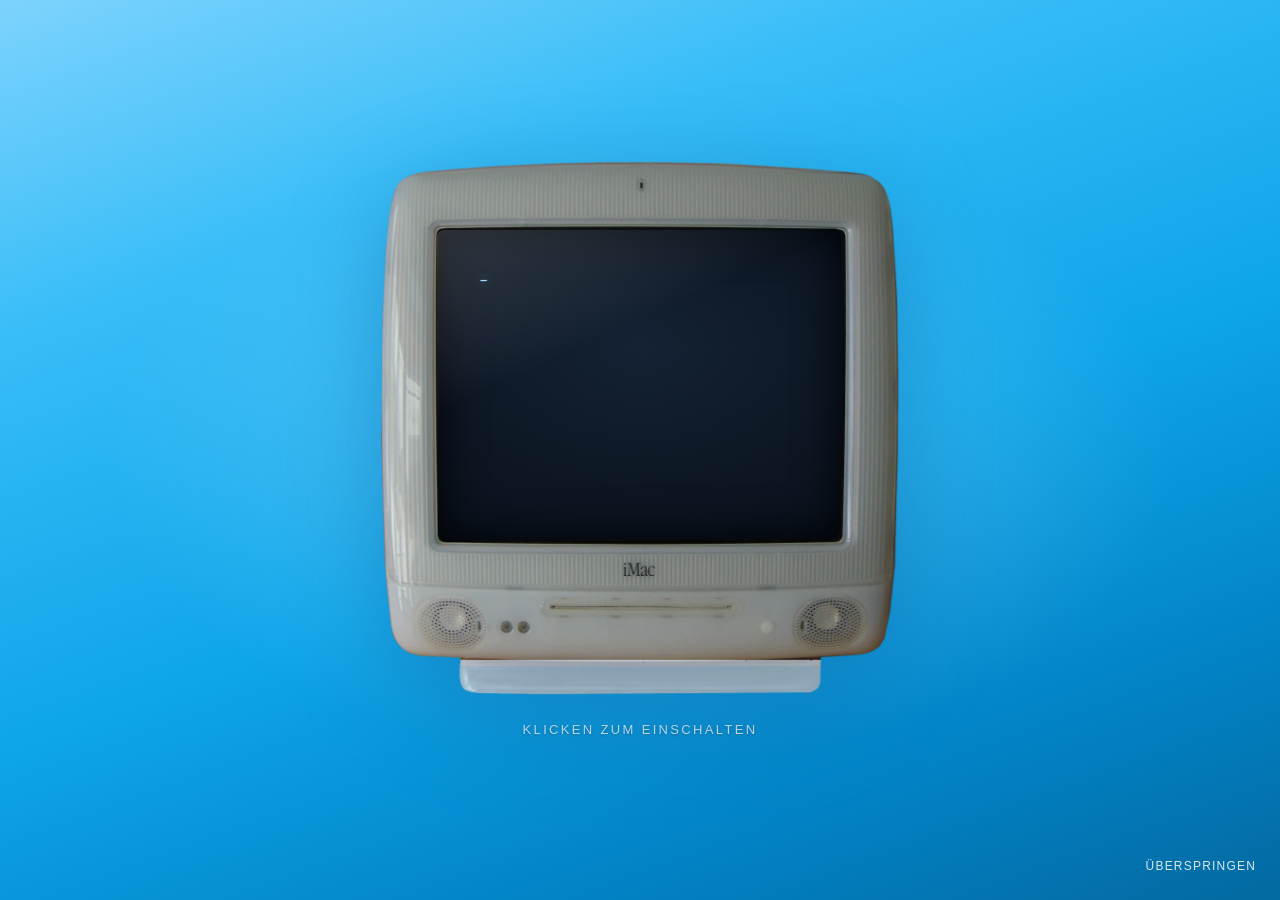
==== commit 3a84063a: "Desktop mit Dock, Hobbys und neuem Schulordner - Fenster lassen sich minimieren und auf Vollbild ste" ====
--- a/index.html
+++ b/index.html
@@ -3,7 +3,7 @@
 <head>
   <meta charset="utf-8">
   <meta name="viewport" content="width=device-width, initial-scale=1, viewport-fit=cover">
-  <title>Matteo Lehnert · Plattformentwickler in Zürich</title>
+  <title>Matteo Lehnert, Plattformentwickler in Zürich</title>
   <meta name="description" content="Matteo Lehnert, Informatiker EFZ Plattformentwicklung in Ausbildung bei Sunrise in Zürich. Netzwerk, Linux und Automatisierung. Projekte, Werdegang und Kontakt.">
   <meta name="keywords" content="Matteo Lehnert, Plattformentwickler, Informatiker EFZ, Plattformentwicklung, Sunrise, Zürich, Netzwerk, Linux, Ansible, Terraform, Portfolio">
   <meta name="author" content="Matteo Lehnert">
@@ -20,7 +20,7 @@
   <meta property="og:type" content="profile">
   <meta property="og:site_name" content="Matteo Lehnert">
   <meta property="og:url" content="https://matteolehnert.com/">
-  <meta property="og:title" content="Matteo Lehnert · Plattformentwickler in Zürich">
+  <meta property="og:title" content="Matteo Lehnert, Plattformentwickler in Zürich">
   <meta property="og:description" content="Informatiker EFZ Plattformentwicklung in Ausbildung bei Sunrise in Zürich. Projekte, Werdegang und Kontakt.">
   <meta property="og:image" content="https://matteolehnert.com/og.png">
   <meta property="og:image:width" content="1200">
@@ -30,7 +30,7 @@
   <meta property="profile:first_name" content="Matteo">
   <meta property="profile:last_name" content="Lehnert">
   <meta name="twitter:card" content="summary_large_image">
-  <meta name="twitter:title" content="Matteo Lehnert · Plattformentwickler in Zürich">
+  <meta name="twitter:title" content="Matteo Lehnert, Plattformentwickler in Zürich">
   <meta name="twitter:description" content="Informatiker EFZ Plattformentwicklung in Ausbildung bei Sunrise in Zürich.">
   <meta name="twitter:image" content="https://matteolehnert.com/og.png">
 
@@ -38,8 +38,7 @@
   <link rel="apple-touch-icon" href="apple-touch-icon.png">
   <link rel="manifest" href="site.webmanifest">
   <link rel="preload" href="assets/fonts/geist-mono.woff2" as="font" type="font/woff2" crossorigin>
-  <link rel="stylesheet" href="assets/css/main.css">
-  <link rel="stylesheet" href="assets/css/aqua.css">
+  <link rel="stylesheet" href="assets/css/site.css">
 
   <script>
     document.documentElement.classList.replace('no-js', 'js');
@@ -79,7 +78,7 @@
       {
         "@type": "ProfilePage",
         "url": "https://matteolehnert.com/",
-        "name": "Matteo Lehnert · Plattformentwickler in Zürich",
+        "name": "Matteo Lehnert, Plattformentwickler in Zürich",
         "inLanguage": "de-CH",
         "mainEntity": { "@id": "https://matteolehnert.com/#person" },
         "isPartOf": { "@id": "https://matteolehnert.com/#website" }
@@ -90,19 +89,58 @@
 </head>
 <body>
   <svg class="defs" aria-hidden="true" width="0" height="0">
-    <symbol id="i-doc" viewBox="0 0 32 32"><path d="M7 3h13l6 6v20H7z" class="f"/><path d="M20 3v6h6M11 15h10M11 19h10M11 23h6"/></symbol>
-    <symbol id="i-folder" viewBox="0 0 32 32"><path d="M3 8h10l3 3h13v16H3z" class="f"/><path d="M3 13h26"/></symbol>
-    <symbol id="i-log" viewBox="0 0 32 32"><path d="M6 3h20v26H6z" class="f"/><path d="M10 9h3M15 9h7M10 14h3M15 14h7M10 19h3M15 19h7M10 24h3M15 24h4"/></symbol>
-    <symbol id="i-mail" viewBox="0 0 32 32"><path d="M3 7h26v18H3z" class="f"/><path d="M3 8l13 10L29 8"/></symbol>
-    <symbol id="i-term" viewBox="0 0 32 32"><path d="M3 5h26v22H3z" class="d"/><path d="M8 12l4 4-4 4M15 21h8" class="l"/></symbol>
-    <symbol id="i-cube" viewBox="0 0 32 32"><path d="M16 3l12 6v14l-12 6-12-6V9z" class="f"/><path d="M4 9l12 6 12-6M16 15v14"/></symbol>
-    <symbol id="i-wall" viewBox="0 0 32 32"><path d="M3 6h26v20H3z" class="f"/><path d="M3 13h26M3 20h26M11 6v7M21 6v7M7 13v7M16 13v7M25 13v7M11 20v6M21 20v6"/></symbol>
-    <symbol id="i-globe" viewBox="0 0 32 32"><circle cx="16" cy="16" r="13" class="f"/><path d="M3 16h26M16 3c-5 4-5 22 0 26M16 3c5 4 5 22 0 26"/></symbol>
-    <symbol id="i-fridge" viewBox="0 0 32 32"><path d="M8 3h16v26H8z" class="f"/><path d="M8 13h16M12 7v3M12 17v5"/></symbol>
-    <symbol id="i-arrow" viewBox="0 0 10 10"><path d="M2 8 8 2M3.2 2H8v4.8"/></symbol>
+    <defs>
+      <linearGradient id="g-folder" x1="0" y1="0" x2="0" y2="1"><stop offset="0" stop-color="#9fd6fb"/><stop offset=".55" stop-color="#4aa3ef"/><stop offset="1" stop-color="#2a7fd6"/></linearGradient>
+      <linearGradient id="g-folder-tab" x1="0" y1="0" x2="0" y2="1"><stop offset="0" stop-color="#7cc0f5"/><stop offset="1" stop-color="#3d8fe0"/></linearGradient>
+      <linearGradient id="g-paper" x1="0" y1="0" x2="0" y2="1"><stop offset="0" stop-color="#ffffff"/><stop offset="1" stop-color="#e4e4e4"/></linearGradient>
+      <linearGradient id="g-term" x1="0" y1="0" x2="0" y2="1"><stop offset="0" stop-color="#4a4f57"/><stop offset=".5" stop-color="#1c1f24"/><stop offset="1" stop-color="#0b0c0e"/></linearGradient>
+      <linearGradient id="g-gloss" x1="0" y1="0" x2="0" y2="1"><stop offset="0" stop-color="#fff" stop-opacity=".75"/><stop offset="1" stop-color="#fff" stop-opacity="0"/></linearGradient>
+    </defs>
+    <symbol id="i-folder" viewBox="0 0 64 64">
+      <path d="M5 14a3 3 0 0 1 3-3h15l5 5h28a3 3 0 0 1 3 3v4H5z" fill="url(#g-folder-tab)" stroke="#1d5fa8"/>
+      <path d="M5 20h54v31a3 3 0 0 1-3 3H8a3 3 0 0 1-3-3z" fill="url(#g-folder)" stroke="#1d5fa8"/>
+      <path d="M7 22h50v9H7z" fill="url(#g-gloss)"/>
+    </symbol>
+    <symbol id="i-doc" viewBox="0 0 64 64">
+      <path d="M14 5h26l12 12v42H14z" fill="url(#g-paper)" stroke="#8b8b8b"/>
+      <path d="M40 5v12h12" fill="#f2f2f2" stroke="#8b8b8b"/>
+      <path d="M20 26h24M20 32h24M20 38h24M20 44h16" stroke="#b5b5b5" stroke-width="2" stroke-linecap="round"/>
+    </symbol>
+    <symbol id="i-term" viewBox="0 0 64 64">
+      <rect x="6" y="9" width="52" height="46" rx="7" fill="url(#g-term)" stroke="#000"/>
+      <path d="M17 25l8 7-8 7M30 41h14" fill="none" stroke="#7dff9c" stroke-width="3" stroke-linecap="round" stroke-linejoin="round"/>
+      <rect x="8" y="11" width="48" height="14" rx="5" fill="url(#g-gloss)" opacity=".35"/>
+    </symbol>
+    <symbol id="i-mail" viewBox="0 0 64 64">
+      <rect x="6" y="14" width="52" height="36" rx="4" fill="url(#g-paper)" stroke="#8b8b8b"/>
+      <path d="M7 16l25 19 25-19" fill="none" stroke="#8b8b8b" stroke-width="2"/>
+      <rect x="44" y="18" width="9" height="10" rx="1" fill="url(#g-folder)" stroke="#1d5fa8"/>
+    </symbol>
+    <symbol id="i-user" viewBox="0 0 64 64">
+      <circle cx="32" cy="32" r="26" fill="url(#g-folder)" stroke="#1d5fa8"/>
+      <circle cx="32" cy="26" r="9" fill="#fff" opacity=".95"/>
+      <path d="M15 49c3-9 10-13 17-13s14 4 17 13a26 26 0 0 1-34 0z" fill="#fff" opacity=".95"/>
+      <path d="M10 26a23 18 0 0 1 44 0z" fill="url(#g-gloss)" opacity=".7"/>
+    </symbol>
+    <symbol id="i-hobby" viewBox="0 0 64 64">
+      <rect x="8" y="20" width="8" height="24" rx="2" fill="url(#g-term)" stroke="#000"/>
+      <rect x="48" y="20" width="8" height="24" rx="2" fill="url(#g-term)" stroke="#000"/>
+      <rect x="16" y="24" width="6" height="16" rx="2" fill="#555" stroke="#000"/>
+      <rect x="42" y="24" width="6" height="16" rx="2" fill="#555" stroke="#000"/>
+      <rect x="22" y="29" width="20" height="6" rx="2" fill="url(#g-paper)" stroke="#777"/>
+      <rect x="9" y="21" width="6" height="8" rx="2" fill="url(#g-gloss)" opacity=".4"/>
+      <rect x="49" y="21" width="6" height="8" rx="2" fill="url(#g-gloss)" opacity=".4"/>
+    </symbol>
+    <symbol id="i-cv" viewBox="0 0 64 64">
+      <path d="M14 5h26l12 12v42H14z" fill="url(#g-paper)" stroke="#8b8b8b"/>
+      <path d="M40 5v12h12" fill="#f2f2f2" stroke="#8b8b8b"/>
+      <circle cx="25" cy="25" r="5" fill="url(#g-folder)" stroke="#1d5fa8"/>
+      <path d="M34 22h12M34 28h10M20 38h26M20 44h26M20 50h16" stroke="#b5b5b5" stroke-width="2" stroke-linecap="round"/>
+    </symbol>
+    <symbol id="i-arrow" viewBox="0 0 10 10"><path d="M2 8 8 2M3.2 2H8v4.8" fill="none" stroke="currentColor" stroke-width="1.3"/></symbol>
   </svg>
 
-  <!-- Einstieg: Bildschirm einschalten, dann Zoom in den Desktop -->
+  <!-- Einstieg: iMac einschalten, dann Zoom in den Bildschirm -->
   <div class="boot" id="boot">
     <div class="rig" id="rig">
       <button class="crt" id="power" type="button" aria-label="Computer einschalten und Seite betreten">
@@ -111,208 +149,375 @@
         <span class="crt-screen" id="crt-screen"><span class="boot-log" id="boot-log">_</span></span>
       </button>
     </div>
-    <p class="boot-hint mono">Klicken zum Einschalten</p>
-    <button class="boot-skip mono" id="skip" type="button">Überspringen</button>
-    <a class="boot-credit" href="https://commons.wikimedia.org/wiki/File:IMac_G3_Neige.png" target="_blank" rel="noopener">Foto iMac G3: True Tech Talk Time, CC BY-SA 4.0</a>
+    <p class="boot-hint">Klicken zum Einschalten</p>
+    <button class="boot-skip" id="skip" type="button">Überspringen</button>
   </div>
 
   <div class="desk" id="desk" data-field>
     <canvas class="wall" id="field" aria-hidden="true"></canvas>
 
-    <header class="menubar mono">
+    <header class="menubar">
       <div class="menu-wrap">
         <button class="menu-btn menu-logo" type="button" aria-haspopup="true" aria-expanded="false">MatteOS</button>
         <div class="menu" hidden>
-          <button type="button" data-open="about">Über Matteo</button>
+          <button type="button" data-open="portfolio">Über MatteOS</button>
           <button type="button" data-action="reboot">Neu starten</button>
-          <a href="https://github.com/MatteoLehn/MatteoLehnertDomain" target="_blank" rel="noopener">Quellcode</a>
-          <a href="https://commons.wikimedia.org/wiki/File:IMac_G3_Neige.png" target="_blank" rel="noopener">Foto iMac G3: True Tech Talk Time, CC BY-SA 4.0</a>
         </div>
       </div>
       <div class="menu-wrap">
-        <button class="menu-btn" type="button" aria-haspopup="true" aria-expanded="false">Öffnen</button>
+        <button class="menu-btn" type="button" aria-haspopup="true" aria-expanded="false">Gehe zu</button>
         <div class="menu" hidden>
-          <button type="button" data-open="firewall">Projekte</button>
+          <button type="button" data-open="about">Über mich</button>
+          <button type="button" data-open="projekte">Projekte</button>
+          <button type="button" data-open="schule">Schule</button>
+          <button type="button" data-open="hobbys">Hobbys</button>
           <button type="button" data-open="werdegang">Werdegang</button>
+          <button type="button" data-open="kontakt">Kontakt</button>
           <button type="button" data-open="terminal">Terminal</button>
-          <button type="button" data-open="kontakt">Kontakt</button>
-          <button type="button" data-open="seite">Über diese Seite</button>
         </div>
       </div>
       <div class="menu-wrap">
+        <button class="menu-btn" type="button" aria-haspopup="true" aria-expanded="false">Fenster</button>
+        <div class="menu" hidden>
+          <button type="button" data-action="min-all">Alle minimieren</button>
+          <button type="button" data-action="close-all">Alle schliessen</button>
+        </div>
+      </div>
+      <div class="menu-wrap menu-links">
         <button class="menu-btn" type="button" aria-haspopup="true" aria-expanded="false">Links</button>
         <div class="menu" hidden>
           <a href="https://github.com/MatteoLehn" target="_blank" rel="noopener">GitHub</a>
           <a href="https://www.linkedin.com/in/matteo-lehnert/" target="_blank" rel="noopener">LinkedIn</a>
           <a href="https://www.instagram.com/matteo.lhnt/" target="_blank" rel="noopener">Instagram</a>
-          <a href="mailto:matteolehnert@gmail.com">Mail schreiben</a>
-        </div>
-      </div>
-      <span class="menubar-right"><span class="led" aria-hidden="true"></span>Zürich <time id="clock">--:--:--</time></span>
+        </div>
+      </div>
+      <span class="menubar-right">Zürich <time id="clock">--:--:--</time></span>
     </header>
 
-    <nav class="index mono" aria-label="Inhalt">
-      <p class="index-count"><span class="dia" aria-hidden="true"></span><span id="index-count">01 / 08</span></p>
-      <ol>
-        <li><button type="button" data-open="about">Über mich</button></li>
-        <li class="index-group" aria-hidden="true">Projekte</li>
-        <li><button type="button" data-open="firewall">Firewall-Umzug</button></li>
-        <li><button type="button" data-open="litho">litho.ch</button></li>
-        <li><button type="button" data-open="fridge">Smart Fridge</button></li>
-        <li class="index-group" aria-hidden="true">Mehr</li>
-        <li><button type="button" data-open="werdegang">Werdegang</button></li>
-        <li><button type="button" data-open="kontakt">Kontakt</button></li>
-        <li><button type="button" data-open="terminal">Terminal</button></li>
-        <li><button type="button" data-open="seite">Über diese Seite</button></li>
+    <nav class="icons" aria-label="Desktop">
+      <button class="icon" type="button" data-open="projekte"><svg><use href="#i-folder"/></svg><span>Projekte</span></button>
+      <button class="icon" type="button" data-open="schule"><svg><use href="#i-folder"/></svg><span>Schule</span></button>
+      <button class="icon" type="button" data-open="hobbys"><svg><use href="#i-hobby"/></svg><span>Hobbys</span></button>
+      <button class="icon" type="button" data-open="about"><svg><use href="#i-doc"/></svg><span>Über mich</span></button>
+      <button class="icon" type="button" data-open="werdegang"><svg><use href="#i-doc"/></svg><span>Werdegang</span></button>
+    </nav>
+
+    <main class="stage" id="stage" aria-label="Fenster"></main>
+
+    <!-- Dock: Programme links, minimierte Fenster rechts vom Trenner -->
+    <nav class="dock" id="taskbar" aria-label="Dock">
+      <button class="dock-app" type="button" data-open="about" data-app="about"><svg aria-hidden="true"><use href="#i-user"/></svg><span class="tip">Über mich</span></button>
+      <button class="dock-app" type="button" data-open="projekte" data-app="projekte"><svg aria-hidden="true"><use href="#i-folder"/></svg><span class="tip">Projekte</span></button>
+      <button class="dock-app" type="button" data-open="schule" data-app="schule"><svg aria-hidden="true"><use href="#i-folder"/></svg><span class="tip">Schule</span></button>
+      <button class="dock-app" type="button" data-open="hobbys" data-app="hobbys"><svg aria-hidden="true"><use href="#i-hobby"/></svg><span class="tip">Hobbys</span></button>
+      <button class="dock-app" type="button" data-open="werdegang" data-app="werdegang"><svg aria-hidden="true"><use href="#i-cv"/></svg><span class="tip">Werdegang</span></button>
+      <button class="dock-app" type="button" data-open="terminal" data-app="terminal"><svg aria-hidden="true"><use href="#i-term"/></svg><span class="tip">Terminal</span></button>
+      <button class="dock-app" type="button" data-open="kontakt" data-app="kontakt"><svg aria-hidden="true"><use href="#i-mail"/></svg><span class="tip">Kontakt</span></button>
+      <span class="dock-sep" aria-hidden="true"></span>
+      <span class="dock-wins" id="dock-wins" aria-label="Minimierte Fenster"></span>
+    </nav>
+  </div>
+
+  <template id="tpl-win">
+    <section class="win" role="dialog">
+      <header class="win-bar">
+        <span class="lights">
+          <button class="light light-close" type="button" data-action="close" aria-label="Schliessen"></button>
+          <button class="light light-min" type="button" data-action="min" aria-label="Minimieren"></button>
+          <button class="light light-max" type="button" data-action="max" aria-label="Vollbild"></button>
+        </span>
+        <h2 class="win-title"></h2>
+      </header>
+      <div class="win-body"></div>
+    </section>
+  </template>
+
+  <!-- Alle Inhalte. Beim Öffnen wandert der Inhalt in sein Fenster. -->
+  <div class="views" id="views">
+
+    <!-- ============================== Über mich -->
+    <article class="view about" data-view="about" data-title="Über mich" data-w="780">
+      <figure class="portrait">
+        <div class="portrait-frame">
+          <canvas class="portrait-canvas" id="ascii" role="img" aria-label="Porträt von Matteo Lehnert"></canvas>
+          <img class="portrait-fallback" src="assets/img/portrait.jpg" alt="Porträt von Matteo Lehnert" width="900" height="1200" loading="lazy" decoding="async">
+        </div>
+        <figcaption class="cap"><span id="ascii-count">portrait.jpg</span><span class="only-fine">Maus drüber: Farbe</span></figcaption>
+      </figure>
+      <div>
+        <h1 class="h1">Matteo Lehnert</h1>
+        <p class="lead">Ich bin im vierten Lehrjahr als Informatiker EFZ Plattformentwicklung bei Sunrise in Zürich und arbeite mit Routern und Linux-Servern.</p>
+        <p>Mich interessiert Netzwerktechnik auf allen Layern, vom Kabel bis zum Routing. Im Herbst 2026 war ich für ein Praktikum einen Monat in Stockholm, bei Nrlyze. Nebenbei baue ich Websites, zum Beispiel litho.ch. Ausserhalb der Arbeit trainiere ich MMA und Kraft, und ich laufe Langstrecke.</p>
+        <dl class="facts">
+          <div><dt>Ort</dt><dd>Zürich</dd></div>
+          <div><dt>Jahrgang</dt><dd>2007</dd></div>
+          <div><dt>Lehrabschluss</dt><dd>Sommer 2027</dd></div>
+          <div><dt>Sprachen</dt><dd>Deutsch, Englisch</dd></div>
+        </dl>
+        <p class="row"><button class="btn btn-primary" type="button" data-open="projekte">Projekte öffnen</button><button class="btn" type="button" data-open="kontakt">Kontakt</button></p>
+      </div>
+    </article>
+
+    <!-- ============================== Ordner: Projekte -->
+    <article class="view folder" data-view="projekte" data-title="Projekte" data-w="660">
+      <ul class="grid">
+        <li><button type="button" data-open="nrlyze"><span class="thumb"><img src="assets/img/t-nrlyze.webp" alt="" width="640" height="400" loading="lazy" decoding="async"></span><span class="name">Nrlyze, Stockholm</span><span class="sub">Praktikum 2026</span></button></li>
+        <li><button type="button" data-open="litho"><span class="thumb"><img src="assets/img/t-litho.webp" alt="" width="640" height="400" loading="lazy" decoding="async"></span><span class="name">litho.ch</span><span class="sub">Website 2025</span></button></li>
+        <li><button type="button" data-open="portfolio"><span class="thumb"><img src="assets/img/t-portfolio.webp" alt="" width="640" height="400" loading="lazy" decoding="async"></span><span class="name">matteolehnert.com</span><span class="sub">Diese Seite 2026</span></button></li>
+      </ul>
+    </article>
+
+    <!-- ============================== Ordner: Schule -->
+    <article class="view folder" data-view="schule" data-title="Schule" data-w="800">
+      <ul class="grid">
+        <li><button type="button" data-open="va"><span class="thumb"><img src="assets/img/t-va.webp" alt="" width="640" height="400" loading="lazy" decoding="async"></span><span class="name">Vertiefungsarbeit</span><span class="sub">ABU, 4. Lehrjahr</span></button></li>
+        <li><button type="button" data-open="probe-va"><span class="thumb"><img src="assets/img/t-probe-va.webp" alt="" width="640" height="400" loading="lazy" decoding="async"></span><span class="name">Probe-VA</span><span class="sub">ABU, 3. Lehrjahr</span></button></li>
+        <li><button type="button" data-open="fridge"><span class="thumb"><img src="assets/img/t-fridge.webp" alt="" width="640" height="400" loading="lazy" decoding="async"></span><span class="name">Smart Fridge</span><span class="sub">M241 und M245</span></button></li>
+        <li><button type="button" data-open="module"><span class="thumb thumb-icon"><svg aria-hidden="true"><use href="#i-doc"/></svg></span><span class="name">Module.txt</span><span class="sub">Was ich gelernt habe</span></button></li>
+      </ul>
+    </article>
+
+    <!-- ============================== Projekt: Nrlyze -->
+    <article class="view detail" data-view="nrlyze" data-title="Nrlyze, Stockholm" data-w="800">
+      <figure class="photo photo-wide">
+        <img src="assets/img/p/sth-slussen.webp" alt="Blick über Slussen in Stockholm unter Wolken" width="1400" height="1050" loading="lazy" decoding="async">
+        <figcaption>Blick über Slussen. Alle Fotos auf dieser Seite habe ich selbst gemacht.</figcaption>
+      </figure>
+      <h1 class="h2">Ein Monat in Stockholm</h1>
+      <p class="meta">Praktikum als Software Developer bei Nrlyze, 19. September bis 18. Oktober 2026, über Erasmus+</p>
+      <p>Im Herbst 2026 habe ich vier Wochen in Stockholm gelebt und bei Nrlyze gearbeitet. Das Team ist klein. Gesprochen, geschrieben und dokumentiert wurde auf Englisch.</p>
+
+      <figure class="photo photo-wide">
+        <img src="assets/img/p/sth-team.webp" alt="Matteo mit drei Leuten aus dem Team vor dem Nrlyze-Logo im Büro" width="1400" height="1050" loading="lazy" decoding="async">
+        <figcaption>Mit dem Team im Büro von Nrlyze</figcaption>
+      </figure>
+
+      <h2 class="h3">Alle Server hinter eine Firewall</h2>
+      <p>Nrlyze betreibt seine Server in einer OpenStack-Cloud. Sie sollten alle hinter eine eigene Firewall. Mein Auftrag war, diesen Umzug vorzubereiten: einmal ganz durchspielen, ohne die Produktion anzufassen, und so aufschreiben, dass jemand anders ihn danach an den echten Servern wiederholen kann.</p>
+      <p>Zuerst habe ich mit Terraform und Ansible eine Sandbox gebaut, die gleich aufgebaut ist wie die Produktion. Die Skripte prüfen bei jedem Lauf, in welchem Projekt sie arbeiten. Zeigen sie auf etwas anderes als die Sandbox, brechen sie ab. In dieser Kopie habe ich eine OPNsense-Firewall aufgesetzt, den Zugang über WireGuard gelöst und die sechs Server in fünf Etappen hinter die Firewall gezogen, mit einem Test nach jeder Etappe.</p>
+
+      <div class="pane"><canvas class="scene" data-scene="firewall" role="img" aria-label="Schema: sechs Server ziehen nacheinander hinter eine Firewall"></canvas></div>
+      <p class="caption">Schema: Die sechs Server ziehen in den Etappen A, B, C, D1 und D2 hinter die OPNsense-Firewall.</p>
+
+      <p>Am Schluss kam die Übergabe. Alle Firewall- und NAT-Regeln, DNS-Einträge und Security Groups stehen in einem Dokument, das man in einer Sitzung durchgehen und abnehmen kann. Dazu habe ich je ein Runbook für Sandbox und Produktion geschrieben, einen Rebuild-Guide, ein Änderungsprotokoll und eine Anleitung, wie eine andere Person das ganze Kit mit ihrem eigenen Schlüssel benutzt.</p>
+
+      <h2 class="h3">Ein Vorschlag für die Kunden-VPNs</h2>
+      <p>Für die VPN-Verbindungen zu Kunden habe ich ein eigenes Gateway vorgeschlagen. Jeder Kunde bekommt einen isolierten Container. Für WireGuard, OpenVPN und IPsec gibt es je eine Vorlage, die Geheimnisse kommen aus dem Passwort-Tresor, und ausgerollt wird mit Ansible.</p>
+
+      <div class="gallery gallery-pair">
+        <figure><img src="assets/img/p/sth-strasse.webp" alt="Strasse mit Altbauten in Stockholm im Abendlicht" width="1400" height="1050" loading="lazy" decoding="async"><figcaption>Abendlicht in der Stadt</figcaption></figure>
+        <figure><img src="assets/img/p/sth-haus.webp" alt="Helles Eckhaus an einem Platz in Stockholm" width="788" height="1400" loading="lazy" decoding="async"><figcaption>Auf dem Weg zur Arbeit</figcaption></figure>
+      </div>
+
+      <h2 class="h3">Was ich mitnehme</h2>
+      <p>Änderungen erst in der Sandbox, dann in der Produktion. Keine Passwörter oder Schlüssel in Git. Unter Windows läuft alles in WSL2. Im Alltag habe ich gelernt, wie ein Entwicklerteam arbeitet: Anforderungen besprechen, Code gegenseitig reviewen, testen und erst dann ausrollen.</p>
+      <p class="tech">OpenStack, Terraform, Ansible, OPNsense, WireGuard, Docker, WSL2</p>
+    </article>
+
+    <!-- ============================== Projekt: litho.ch -->
+    <article class="view detail" data-view="litho" data-title="litho.ch" data-w="820">
+      <div class="browser">
+        <div class="browser-bar">
+          <button type="button" id="shot-prev" aria-label="Vorheriger Screenshot">&lsaquo;</button>
+          <button type="button" id="shot-next" aria-label="Nächster Screenshot">&rsaquo;</button>
+          <span class="url" id="shot-url">https://www.litho.ch/</span>
+        </div>
+        <div class="shot"><img id="shot" src="assets/img/litho-1.webp" alt="litho.ch, Startseite" width="1440" height="900" loading="lazy" decoding="async"></div>
+      </div>
+      <p class="caption">Startseite, Portfolio und Service</p>
+      <h1 class="h2">litho.ch</h1>
+      <p class="meta">Website für LiTHO, Bildbearbeitung und Lithografie in Zürich, online seit 2025</p>
+      <p>LiTHO bearbeitet Bilder für Druck und Web: Retusche, Farbkorrektur, Composing. Ich habe die Seite als React-App gebaut; im Mittelpunkt stehen die Arbeiten.</p>
+      <ul class="list">
+        <li>Portfolio als Raster in Graustufen, dazu Detailseiten mit Karussell und Zähler</li>
+        <li>Vorher und nachher: ein Schieberegler über dem Bild zeigt, was retuschiert wurde</li>
+        <li>Kontaktformular über EmailJS, reCAPTCHA gegen Spam</li>
+        <li>Sitemap und Meta-Tags pro Seite, Impressum und Datenschutz als eigene Seiten</li>
+      </ul>
+      <p class="tech">React 19, React Router, EmailJS, reCAPTCHA, CSS</p>
+      <p class="row"><a class="btn btn-primary" href="https://www.litho.ch/" target="_blank" rel="noopener">litho.ch öffnen</a></p>
+    </article>
+
+    <!-- ============================== Projekt: diese Seite -->
+    <article class="view detail" data-view="portfolio" data-title="matteolehnert.com" data-w="720">
+      <figure class="photo"><img src="og.png" alt="Startbild der Seite: weisser iMac auf blauem Verlauf" width="1200" height="630" loading="lazy" decoding="async"></figure>
+      <h1 class="h2">Wie diese Seite entstanden ist</h1>
+      <p class="meta">Version 3, November 2026</p>
+      <p>Die erste Version war eine einfache Seite in Blau mit Lebenslauf. Für Version 3 wollte ich etwas Eigenes: einen alten Computer, den man einschaltet, und dahinter einen Desktop mit Ordnern und Fenstern, die man minimieren und auf Vollbild stellen kann.</p>
+      <p>Gebaut habe ich sie zusammen mit Claude Code, einem KI-Assistenten im Terminal. Ich habe die Richtung vorgegeben, Entwürfe verworfen und Rückmeldungen gegeben; Claude hat den Code geschrieben und im Browser getestet.</p>
+      <ul class="list">
+        <li>Vorbilder: tommybiglow.com für den Aqua-Look und den Zoom in den Bildschirm, madebyigor.com/lab für die einfache Bedienung, ivan.technology für die generativen Grafiken. Ihren JavaScript-Code haben wir mit dem Reverse-Engineering-Werkzeug rea untersucht. Übernommen sind Ideen und Zahlenwerte, keine Bilder.</li>
+        <li>Reines HTML, CSS und JavaScript ohne Framework. Das Netz im Hintergrund zeichnet ein Canvas, das Porträt ein eigener WebGL-Shader.</li>
+        <li>Die Screenshots von litho.ch kommen aus einem Edge ohne Fenster, gesteuert über das DevTools-Protokoll. Fotos und Video sind mit ffmpeg verkleinert, ohne Metadaten.</li>
+      </ul>
+      <p class="tech">Claude Code, rea, HTML, CSS, JavaScript, Canvas, WebGL, ffmpeg, GitHub Pages</p>
+      <p class="row"><a class="btn btn-primary" href="https://github.com/MatteoLehn/MatteoLehnertDomain" target="_blank" rel="noopener">Quellcode auf GitHub</a><a class="btn" href="print.html" target="_blank" rel="noopener">Lebenslauf als Würfel drucken</a></p>
+      <p class="credit">Foto iMac G3: <a href="https://commons.wikimedia.org/wiki/File:IMac_G3_Neige.png" target="_blank" rel="noopener">True Tech Talk Time</a>, <a href="https://creativecommons.org/licenses/by-sa/4.0/" target="_blank" rel="noopener">CC BY-SA 4.0</a>, Fuss farblich angepasst. Alle anderen Fotos sind von mir. Schriften: Geist Mono, Geist und Instrument Serif, SIL Open Font License.</p>
+    </article>
+
+    <!-- ============================== Schule: VA -->
+    <article class="view detail" data-view="va" data-title="Vertiefungsarbeit" data-w="800">
+      <div class="gallery gallery-va">
+        <figure><img src="assets/img/p/va-25.webp" alt="Startbogen am Kyburglauf" width="1200" height="900" loading="lazy" decoding="async"><figcaption>Start am Kyburglauf</figcaption></figure>
+        <figure><img src="assets/img/p/va-36.webp" alt="Matteo in pinker Helferweste mit Absperrband am Kyburglauf" width="680" height="1200" loading="lazy" decoding="async"><figcaption>Mein Posten an der Strecke</figcaption></figure>
+        <figure><img src="assets/img/p/va-8.webp" alt="Matteo beim Aufbau vor dem Schloss Hegi" width="900" height="1200" loading="lazy" decoding="async"><figcaption>Aufbau beim Schloss Hegi</figcaption></figure>
+      </div>
+      <h1 class="h2">Ohne Freiwillige kein Lauf</h1>
+      <p class="meta">Vertiefungsarbeit im Allgemeinbildenden Unterricht, Oberthema Gesellschaftliches Engagement, Abgabe am 25. November 2026</p>
+      <p>Die VA ist die grosse Einzelarbeit im letzten Lehrjahr. Mein Thema ist Freiwilligenarbeit an Laufveranstaltungen. Sonst stehe ich als Läufer auf der anderen Seite vom Absperrband, also habe ich selbst mitgeholfen: am 7. November 2026 am Kyburglauf und beim Aufbau für den Hegemer Chlauslauf.</p>
+      <ul class="list">
+        <li>Theorie: was Freiwilligenarbeit ist, wie verbreitet sie in der Schweiz ist und wie ein Lauf übers Jahr organisiert wird</li>
+        <li>Modellrechnung für den Kyburglauf: welche bezahlten Stunden die Freiwilligen ersetzen und welche Kosten trotzdem bleiben</li>
+        <li>Erlebnisbericht mit eigenen Fotos: mein Posten am Start, die Kinderläufe, der Aufbau am Chlauslauf</li>
+        <li>Interviews mit dem OK-Präsidenten des Kyburglaufs, dem Vizepräsidenten des gurtenCLASSIC und einem erfahrenen Marathonläufer</li>
+        <li>Projektbeschrieb, Arbeitsjournal, Zeitungsquellen und eine Grafik aus dem Freiwilligen-Monitor Schweiz</li>
+      </ul>
+      <p class="tech" data-label="Aspekte">Identität und Sozialisation, Wirtschaft</p>
+    </article>
+
+    <!-- ============================== Schule: Probe-VA -->
+    <article class="view detail" data-view="probe-va" data-title="Probe-VA" data-w="760">
+      <div class="gallery gallery-pva">
+        <figure><img src="assets/img/p/pva-roulette.webp" alt="Leerer Roulette-Tisch mit roten Sesseln im Casino" width="1400" height="1050" loading="lazy" decoding="async"></figure>
+        <figure><img src="assets/img/p/pva-automaten.webp" alt="Zwei Spielautomaten mit Bildschirmen" width="1400" height="1050" loading="lazy" decoding="async"></figure>
+        <figure><img src="assets/img/p/pva-saal.webp" alt="Spielsaal mit rotem Teppich und Rolltreppen" width="1400" height="1050" loading="lazy" decoding="async"></figure>
+        <figure><img src="assets/img/p/pva-flyer.webp" alt="Flyer zur Spielsucht-Prävention in einem Ständer im Casino" width="1050" height="1400" loading="lazy" decoding="async"></figure>
+      </div>
+      <p class="caption">Unser Besuch im Casino. Fotos: Probe-VA-Gruppe</p>
+      <h1 class="h2">Probe-VA: Wenn Spielen zur Sucht wird</h1>
+      <p class="meta">Übungsdurchgang für die Vertiefungsarbeit, 3. Lehrjahr, Gruppe zu dritt</p>
+      <p>Bevor die echte VA kommt, spielt man den ganzen Ablauf einmal in der Gruppe durch. Unser Thema war Geldspiel: Ursachen, Folgen und Prävention von Glücksspielsucht. Wir waren in einem Casino und haben angeschaut, wie es dort aussieht und welche Hilfe angeboten wird. Bei einer Fachstelle für Suchtprävention haben wir ein Interview geführt.</p>
+      <ul class="list">
+        <li>Projektbeschrieb in mehreren Versionen bis zur definitiven Fassung</li>
+        <li>Interviews vorbereitet, aufgenommen und abgeschrieben</li>
+        <li>Theorieteil, Erlebnisbericht und eine Reflexion pro Person</li>
+        <li>Arbeitsjournal über die ganze Zeit</li>
+      </ul>
+      <p>Für die echte VA habe ich mitgenommen: Interviews sofort abschreiben, das Journal jeden Tag führen und Quellen von Anfang an sauber notieren.</p>
+    </article>
+
+    <!-- ============================== Schule: Smart Fridge -->
+    <article class="view detail" data-view="fridge" data-title="Smart Fridge" data-w="800">
+      <div class="pane"><canvas class="scene" data-scene="fridge" role="img" aria-label="Schema: Kameras im Kühlschrank, Tunnel ins Homelab, Modell zählt Bananen, AWS schickt eine SMS"></canvas></div>
+      <p class="caption">Ablauf als Schema: Foto, Tunnel, Modell, SMS</p>
+      <h1 class="h2">Smart Fridge</h1>
+      <p class="meta">Module M241 und M245, Zweierteam, Mai 2026 bis Februar 2027 (läuft)</p>
+      <p>Die Idee aus dem Projektantrag "Smart Shopping": Kameras im Kühlschrank fotografieren den Inhalt, ein selbst trainiertes YOLO-Modell zählt die Lebensmittel, zuerst nur Bananen. Liegen nur noch zwei da, schickt AWS eine SMS. In M241 haben wir die Idee mit Antrag und Marktanalyse geplant, in M245 setzen wir sie um.</p>
+      <div class="gallery gallery-2">
+        <figure><img src="assets/img/p/fridge-netz.webp" alt="Netzplan: Kameras, Haupt-Kamera, Tunnel ins Homelab" width="1200" height="414" loading="lazy" decoding="async"><figcaption>Netzplan</figcaption></figure>
+        <figure><img src="assets/img/p/fridge-ablauf.webp" alt="Ablauf der Bildaufnahme mit Aufwachen, Foto, Upload, Schlaf" width="938" height="640" loading="lazy" decoding="async"><figcaption>Ablauf einer Kamera</figcaption></figure>
+      </div>
+      <ul class="list">
+        <li>Mehrere ESP32-CAMs mit Akku wachen auf, machen ein Foto, laden es hoch und schlafen vier Stunden</li>
+        <li>Die Haupt-Kamera spannt ein eigenes WLAN auf und baut einen WireGuard-Tunnel ins Homelab; vorher holt sie die Uhrzeit per NTP, sonst schlägt der Handshake fehl</li>
+        <li>Auf einem Proxmox-Server zählt das YOLO-Modell die Bananen, der Bestand landet in DynamoDB</li>
+        <li>Eine Lambda-Funktion prüft den Schwellwert, SNS verschickt die SMS</li>
+        <li>Budget laut Antrag rund 95 Franken; Lambda und DynamoDB laufen im Gratis-Kontingent</li>
+      </ul>
+      <p class="tech">ESP32-CAM, Arduino C++, WireGuard, Proxmox, YOLO, AWS Lambda, DynamoDB, SNS</p>
+    </article>
+
+    <!-- ============================== Schule: Module -->
+    <article class="view detail doc" data-view="module" data-title="Module.txt" data-w="760">
+      <h1 class="h2">Was ich in den Modulen gelernt habe</h1>
+      <p class="meta">BBW Berufsbildungsschule Winterthur, 2023 bis 2027</p>
+      <p>An der Berufsschule läuft fast alles über Module. Jedes dauert ein paar Wochen und endet meistens mit einer Dokumentation, die ich selbst aufsetze und teste. Hier steht, was davon hängen geblieben ist, nach Themen statt nach Nummern.</p>
+
+      <h2 class="h3">Netzwerke</h2>
+      <p class="mods">M117, M129, M145, M300</p>
+      <p>Im ersten Lehrjahr haben wir zu zweit das Netz für eine erfundene Firma geplant, die Muster GmbH: Verkabelung im Grundriss, logischer Plan, Materialliste und eine Simulation in Filius. In M129 kamen in Packet Tracer Bridging, Link Aggregation, Spanning Tree und Subnetting dazu.</p>
+      <div class="gallery gallery-2">
+        <figure class="photo-white"><img src="assets/img/p/m117-plan.webp" alt="Grundriss mit Verkabelung, Netzwerkdosen, Druckern und Router" width="728" height="642" loading="lazy" decoding="async"><figcaption>M117: Verkabelungsplan der Muster GmbH</figcaption></figure>
+        <figure class="photo-white"><img src="assets/img/p/m117-logisch.webp" alt="Logischer Netzwerkplan mit Büros, Clients und Druckern" width="957" height="568" loading="lazy" decoding="async"><figcaption>M117: logischer Netzwerkplan</figcaption></figure>
+      </div>
+      <p>Später wurde es tiefer. In M145 habe ich in GNS3 ein MPLS-Netz aufgebaut. Das kannte ich schon aus dem Core bei Sunrise, aber einmal alles selbst zu konfigurieren ist etwas anderes. In M300 habe ich mit BIND auf Debian einen Nameserver mit eigener Zone betrieben, mit Primary und Secondary, dynamischen Updates per TSIG und Reverse DNS unter IPv6. Bei HTTPS habe ich zwei Subdomains verglichen, eine mit selbst signiertem Zertifikat und eine mit Let's Encrypt, den TLS-Handshake in Wireshark auseinandergenommen und die Zertifikate am Ende über ACME mit dns-01 automatisch erneuern lassen.</p>
+
+      <h2 class="h3">Linux-Server und Dienste</h2>
+      <p class="mods">M123, M141, M143</p>
+      <p>DHCP auf Ubuntu aufgesetzt und den Ablauf mitgeschnitten, einen DNS-Server installiert, einen Fileserver für die Muster GmbH gebaut. In M143 habe ich TrueNAS mit RAID eingerichtet und dann absichtlich kaputt gemacht: die VM hart abgeschossen, eine Festplatte entfernt und geschaut, ob die Daten noch da sind. Sie waren es. Dazu Backups mit Duplicati und ein Notfallhandbuch.</p>
+
+      <h2 class="h3">Cloud und Automatisierung</h2>
+      <p class="mods">M169, M158, M346</p>
+      <p>In M169 ging es um Container: Dockerfiles, Docker Compose und cloud-init, das eine Spring-Boot- und eine React-App beim ersten Start fertig installiert. In M158 habe ich das auf ein echtes Projekt angewendet, eine Nextcloud in AWS Fargate. Eine GitLab-Pipeline baut die Images und lädt sie in ECR, ECS startet Nextcloud und MariaDB, die Daten liegen auf EFS und überleben jeden Neustart.</p>
+      <figure class="photo photo-white"><img src="assets/img/p/nextcloud-arch.webp" alt="Architektur: CI/CD-Pipeline, ECR, ECS-Service mit Nextcloud und MariaDB, EFS" width="1200" height="800" loading="lazy" decoding="async"><figcaption>M158: Aufbau der Nextcloud in AWS</figcaption></figure>
+      <p>M346 war ein ganzes Semester cloud-init und Ansible. Ich habe Playbooks für Nginx, MariaDB, phpMyAdmin, den Node Exporter und sogar einen Minecraft-Server geschrieben. Die meiste Zeit ging an Dinge, die in keiner Anleitung stehen: YAML-Einrückung, SSH-Schlüssel und Verbindungen, die einfach nicht wollten.</p>
+
+      <h2 class="h3">Benutzer und Verzeichnisdienst</h2>
+      <p class="mods">M122, M159</p>
+      <p>In M122 habe ich Skripte geschrieben, die Konten im Active Directory anlegen, sperren und per GPO einrichten. In M159 kam die grosse Fallstudie: Eine Firma mit 25 Leuten zieht mit ihrer Benutzerverwaltung nach Azure. Windows- und Linux-Clients hängen an der Domäne, Netzlaufwerke pro Abteilung bekommen ihre Rechte nach AGDLP, und Eintritte und Austritte aus einer HR-Liste landen automatisch im AD. Von Konzept über Umsetzung und Testprotokoll bis zur Abnahme habe ich alles allein dokumentiert.</p>
+
+      <h2 class="h3">Sicherheit</h2>
+      <p class="mods">M114, M182</p>
+      <p>Angefangen hat es mit asymmetrischer Verschlüsselung in M114. In M182 haben wir zu zweit Hogwash kompiliert, ein altes Intrusion-Detection-System, und mit Bait and Switch einen Angreifer auf einen Honeypot umgeleitet. Dazu ein Incident-Plan, wer bei einem Vorfall wen informiert, und ein Konzept gegen Social Engineering.</p>
+
+      <h2 class="h3">Programmieren und Hardware</h2>
+      <p class="mods">M319, M216, M164</p>
+      <p>Python habe ich in M319 mit einem Notenrechner gelernt, SQL in M164 mit der Datenbank für einen Ticketshop. In M216 haben wir einen ESP32 programmiert, mit Interrupts und Multitasking. Beim Smart Fridge arbeite ich wieder mit dem ESP32.</p>
+    </article>
+
+    <!-- ============================== Hobbys -->
+    <article class="view detail" data-view="hobbys" data-title="Hobbys" data-w="760">
+      <figure class="photo video">
+        <video id="hobby-video" src="assets/video/training.mp4" poster="assets/video/training.webp" width="960" height="540" muted loop playsinline controls preload="none" aria-label="Zusammenschnitt aus dem Training: Kreuzheben, Sparring, Bodenkampf und Pratzen"></video>
+        <figcaption>Aus meinem Training: Kreuzheben, Sparring, Bodenkampf, Pratzen</figcaption>
+      </figure>
+      <h1 class="h2">Was ich neben der Arbeit mache</h1>
+      <p>Sport ist mein Ausgleich zum Bildschirm. Ich mache Kampfsport, Krafttraining und laufe. Und weil man nur so gut trainiert, wie man isst, beschäftige ich mich seit einer Weile auch mit Ernährung.</p>
+
+      <h2 class="h3">MMA</h2>
+      <p>Mixed Martial Arts verbindet Schlagen, Ringen und Bodenkampf. Mir gefällt, dass man nie fertig ist: Im Sparring merkt man sofort, ob eine Technik sitzt oder nicht.</p>
+
+      <h2 class="h3">Laufen</h2>
+      <div class="split">
+        <figure class="photo"><img src="assets/img/p/marathon.webp" alt="Matteo mit Medaille und Startnummer im Ziel des Prag-Marathons" width="900" height="1200" loading="lazy" decoding="async"><figcaption>Im Ziel in Prag</figcaption></figure>
+        <div>
+          <p>Ich laufe Langstrecke. Mein grösster Lauf bisher war der Marathon in Prag.</p>
+          <p>Ohne Helferinnen und Helfer an der Strecke gäbe es solche Läufe nicht. Darum geht es auch in meiner Vertiefungsarbeit.</p>
+          <p class="row"><button class="btn" type="button" data-open="va">Zur Vertiefungsarbeit</button></p>
+        </div>
+      </div>
+
+      <h2 class="h3">Krafttraining</h2>
+      <p>Im Gym mache ich vor allem Grundübungen wie Kreuzheben. Kraft ist die Basis für beides: Sie hilft im Kampf und macht beim Laufen weniger anfällig für Verletzungen.</p>
+
+      <h2 class="h3">Ernährung</h2>
+      <p>Nebenbei lerne ich im Selbststudium Ernährungswissenschaft, mit dem frei verfügbaren Lehrbuch Human Nutrition der University of Hawaii. Der Plan hat neun Module: Chemie und Verdauung, Makro- und Mikronährstoffe, Sporternährung, wie man Studien liest. Als Abschlussprojekt schreibe ich einen Wochenplan für jemanden, der Kraft, Laufen und Kampfsport verbindet, also für mich. Ein anerkannter Abschluss ist das nicht. Aber ich weiss jetzt, was auf meinem Teller liegt und warum.</p>
+    </article>
+
+    <!-- ============================== Werdegang -->
+    <article class="view" data-view="werdegang" data-title="Werdegang" data-w="680">
+      <ol class="log">
+        <li><p class="when">Seit 2023</p><h3>Informatiker EFZ Plattformentwicklung</h3><p class="where">Sunrise, Zürich</p><p>Basislehrjahr mit überbetrieblichen Kursen am Berufsbildungscenter. Danach im IP-Transport, mit Routing auf Cisco, Huawei und Juniper, und in der Unix-Abteilung mit Red Hat und Ansible.</p></li>
+        <li><p class="when">September bis Oktober 2026</p><h3>Praktikum als Software Developer</h3><p class="where">Nrlyze, Stockholm</p><p>Ein Monat über Erasmus+. Cloud-Infrastruktur mit OpenStack, Terraform und Ansible, dazu der Firewall-Umzug.</p></li>
+        <li><p class="when">Seit 2023</p><h3>Berufsfachschule</h3><p class="where">BBW Berufsbildungsschule Winterthur</p><p>Module zu Netzwerk, Servern, Cloud und Sicherheit. Qualifikationsverfahren im Sommer 2027.</p></li>
       </ol>
-      <p class="index-hint only-fine">Pfeiltasten blättern</p>
-    </nav>
-
-    <main class="windows" id="windows">
-
-      <section class="win" id="win-about" data-w="760" data-pos="8,6" aria-labelledby="t-about">
-        <header class="win-bar"><button class="win-x" type="button" aria-label="Fenster schliessen"></button><h2 class="win-title mono" id="t-about">ueber-mich.txt</h2></header>
-        <div class="win-body about">
-          <figure class="portrait">
-            <div class="portrait-frame">
-              <canvas class="portrait-canvas" id="ascii" role="img" aria-label="Porträt von Matteo Lehnert, aus Textzeichen gesetzt"></canvas>
-              <img class="portrait-fallback" src="assets/img/portrait.jpg" alt="Porträt von Matteo Lehnert" width="900" height="1200" loading="lazy" decoding="async">
-            </div>
-            <figcaption class="mono cap"><span id="ascii-count">portrait.jpg</span><span class="only-fine">Maus drüber: Foto</span><span class="only-touch">Ziehen: Foto</span></figcaption>
-          </figure>
-          <div>
-            <h1 class="display">Matteo <em>Lehnert</em></h1>
-            <p class="lead">Ich bin im vierten Lehrjahr bei Sunrise in Zürich und arbeite mit Routern und Linux-Servern.</p>
-            <p>Seit August 2023 mache ich die Lehre als Informatiker EFZ mit Fachrichtung Plattformentwicklung. Mich interessiert Netzwerktechnik auf allen Layern, vom Kabel bis zum Routing. Im Herbst 2026 war ich für ein Praktikum einen Monat in Stockholm, bei Nrlyze.</p>
-            <p>Nebenbei baue ich Websites, zum Beispiel litho.ch. Ausserhalb der Arbeit trainiere ich MMA und Kraft, und ich laufe Langstrecke.</p>
-            <dl class="facts mono">
-              <div><dt>Ort</dt><dd>Zürich</dd></div>
-              <div><dt>Jahrgang</dt><dd>2007</dd></div>
-              <div><dt>Lehrabschluss</dt><dd>Sommer 2027</dd></div>
-              <div><dt>Sprachen</dt><dd>Deutsch, Englisch</dd></div>
-            </dl>
-            <p class="row"><button class="btn mono" type="button" data-open="firewall">Projekte ansehen</button><button class="btn btn-2 mono" type="button" data-open="kontakt">Kontakt</button></p>
-          </div>
-        </div>
-      </section>
-
-      <section class="win" id="win-firewall" data-w="720" data-pos="20,10" aria-labelledby="t-firewall">
-        <header class="win-bar"><button class="win-x" type="button" aria-label="Fenster schliessen"></button><h2 class="win-title mono" id="t-firewall">firewall-umzug</h2></header>
-        <div class="win-body">
-          <div class="pane"><canvas class="scene" data-scene="firewall" role="img" aria-label="Schema: sechs Server ziehen nacheinander hinter eine Firewall"></canvas></div>
-          <h3 class="display-2">Firewall-Umzug in der Cloud</h3>
-          <p class="meta mono">September bis Oktober 2026 · Praktikant bei Nrlyze, Stockholm</p>
-          <p>Sechs Server sollten hinter eine OPNsense-Firewall. Ich habe die Produktion in einer Sandbox nachgebaut und den Umzug dort in Etappen durchgespielt; das Runbook für die Produktion stammt auch von mir.</p>
-          <ol class="points">
-            <li>Die Sandbox wird mit Terraform und Ansible so aufgebaut, wie die Produktion heute aussieht. Die Skripte brechen ab, sobald sie auf ein anderes Projekt zeigen.</li>
-            <li>Das ganze Regelwerk (Firewall, NAT, DNS und Security Groups) passt für das Review auf ein paar Seiten.</li>
-            <li>Für die Kunden-VPNs habe ich ein separates Gateway vorgeschlagen: Jeder Tunnel läuft in einem eigenen Container und wird mit Ansible ausgerollt.</li>
-          </ol>
-          <ul class="tags mono"><li>OpenStack</li><li>Terraform</li><li>Ansible</li><li>OPNsense</li><li>WireGuard</li></ul>
-        </div>
-      </section>
-
-      <section class="win" id="win-litho" data-w="760" data-pos="16,8" aria-labelledby="t-litho">
-        <header class="win-bar"><button class="win-x" type="button" aria-label="Fenster schliessen"></button><h2 class="win-title mono" id="t-litho">litho.ch</h2></header>
-        <div class="win-body">
-          <div class="browser">
-            <div class="browser-bar mono">
-              <button type="button" id="shot-prev" aria-label="Vorheriger Screenshot">&lt;</button>
-              <button type="button" id="shot-next" aria-label="Nächster Screenshot">&gt;</button>
-              <span class="url" id="shot-url">https://www.litho.ch/</span>
-              <a href="https://www.litho.ch/" target="_blank" rel="noopener">Öffnen <svg class="arr"><use href="#i-arrow"/></svg></a>
-            </div>
-            <img id="shot" src="assets/img/litho-1.webp" alt="litho.ch, Startseite" width="1440" height="900" loading="lazy" decoding="async">
-          </div>
-          <h3 class="display-2">litho.ch</h3>
-          <p class="meta mono">2025 · Entwicklung · online</p>
-          <p>Website für LiTHO, Bildbearbeitung und Lithografie in Zürich. Im Portfolio zeigt ein Schieberegler bei den Retuschen das Bild vorher und nachher.</p>
-          <ol class="points">
-            <li>Portfolio mit Rasteransicht und Detailseiten, dazu eigene Seiten für Service, Making-of und About.</li>
-            <li>Kontaktformular über EmailJS mit reCAPTCHA gegen Spam. Ein eigener Mailserver ist nicht nötig.</li>
-            <li>Sitemap und Meta-Tags für die Suche, Impressum und Datenschutz als eigene Seiten.</li>
-          </ol>
-          <ul class="tags mono"><li>React 19</li><li>React Router</li><li>EmailJS</li><li>reCAPTCHA</li></ul>
-        </div>
-      </section>
-
-      <section class="win" id="win-fridge" data-w="720" data-pos="24,12" aria-labelledby="t-fridge">
-        <header class="win-bar"><button class="win-x" type="button" aria-label="Fenster schliessen"></button><h2 class="win-title mono" id="t-fridge">smart-fridge</h2></header>
-        <div class="win-body">
-          <div class="pane"><canvas class="scene" data-scene="fridge" role="img" aria-label="Schema: Kameras im Kühlschrank, Tunnel ins Homelab, Modell zählt Bananen, AWS schickt eine SMS"></canvas></div>
-          <h3 class="display-2">Smart Fridge</h3>
-          <p class="meta mono">Mai 2026 bis Februar 2027 · Module M241 und M245, BBW · läuft</p>
-          <p>Kameras im Kühlschrank fotografieren den Inhalt, ein eigenes YOLO-Modell zählt die Bananen. Liegen nur noch zwei da, schickt AWS eine SMS.</p>
-          <ol class="points">
-            <li>Die Kameras laufen mit Akku: aufwachen, Foto machen, hochladen und dann vier Stunden Deep Sleep.</li>
-            <li>Die Haupt-Kamera spannt ein eigenes WLAN auf und schickt die Bilder durch einen WireGuard-Tunnel ins Homelab.</li>
-            <li>Dort zählt das Modell die Bananen. Eine Lambda-Funktion prüft den Bestand in DynamoDB, SNS verschickt die SMS.</li>
-          </ol>
-          <ul class="tags mono"><li>ESP32-CAM</li><li>WireGuard</li><li>Proxmox</li><li>YOLO</li><li>AWS</li></ul>
-        </div>
-      </section>
-
-      <section class="win" id="win-werdegang" data-w="640" data-pos="30,9" aria-labelledby="t-werdegang">
-        <header class="win-bar"><button class="win-x" type="button" aria-label="Fenster schliessen"></button><h2 class="win-title mono" id="t-werdegang">werdegang.log</h2></header>
-        <div class="win-body">
-          <ol class="log">
-            <li><p class="mono when">Seit 2023</p><h3>Informatiker EFZ Plattformentwicklung</h3><p class="mono where">Sunrise, Zürich</p><p>Basislehrjahr mit überbetrieblichen Kursen am Berufsbildungscenter. Danach im IP-Transport, mit Routing auf Cisco, Huawei und Juniper, und in der Unix-Abteilung mit Red Hat und Ansible.</p></li>
-            <li><p class="mono when">Sep bis Okt 2026</p><h3>Praktikum als Software Developer</h3><p class="mono where">Nrlyze, Stockholm</p><p>Ein Monat über Erasmus+. Cloud-Infrastruktur mit OpenStack, Terraform und Ansible, dazu der Firewall-Umzug.</p></li>
-            <li><p class="mono when">Seit 2023</p><h3>Berufsfachschule</h3><p class="mono where">BBW Berufsbildungsschule Winterthur</p><p>Module zu Netzwerk, Servern, Cloud und Sicherheit. Qualifikationsverfahren im Sommer 2027.</p></li>
-          </ol>
-          <div class="skills">
-            <div><p class="mono skill-head">Netz</p><ul><li>Cisco IOS</li><li>Huawei VRP</li><li>Juniper Junos</li><li>BGP, OSPF, MPLS</li><li>VLAN, DHCP, DNS</li><li>WireGuard, OPNsense</li></ul></div>
-            <div><p class="mono skill-head">Server</p><ul><li>Red Hat, Debian, Ubuntu</li><li>Ansible</li><li>Terraform, OpenStack</li><li>Docker, Proxmox</li><li>Apache, Nginx</li><li>AWS</li></ul></div>
-            <div><p class="mono skill-head">Code</p><ul><li>Python</li><li>Bash</li><li>Git</li><li>JavaScript, React</li><li>C++ für ESP32</li></ul></div>
-          </div>
-        </div>
-      </section>
-
-      <section class="win" id="win-kontakt" data-w="480" data-pos="50,22" aria-labelledby="t-kontakt">
-        <header class="win-bar"><button class="win-x" type="button" aria-label="Fenster schliessen"></button><h2 class="win-title mono" id="t-kontakt">Kontakt</h2></header>
-        <div class="win-body">
-          <p>Am schnellsten erreichst du mich per Mail.</p>
-          <a class="mail" href="mailto:matteolehnert@gmail.com">matteolehnert<wbr>@gmail.com</a>
-          <p class="row"><a class="btn mono" href="mailto:matteolehnert@gmail.com">Mail schreiben</a><button class="btn btn-2 mono" type="button" id="copy-mail"><span class="copy-label">Adresse kopieren</span></button></p>
-          <ul class="links mono">
-            <li><a href="https://github.com/MatteoLehn" target="_blank" rel="noopener">GitHub <svg class="arr"><use href="#i-arrow"/></svg></a></li>
-            <li><a href="https://www.linkedin.com/in/matteo-lehnert/" target="_blank" rel="noopener">LinkedIn <svg class="arr"><use href="#i-arrow"/></svg></a></li>
-            <li><a href="https://www.instagram.com/matteo.lhnt/" target="_blank" rel="noopener">Instagram <svg class="arr"><use href="#i-arrow"/></svg></a></li>
-            <li><a href="print.html" target="_blank" rel="noopener">Lebenslauf als Würfel drucken <svg class="arr"><use href="#i-arrow"/></svg></a></li>
-          </ul>
-        </div>
-      </section>
-
-      <section class="win" id="win-seite" data-w="640" aria-labelledby="t-seite">
-        <header class="win-bar"><button class="win-x" type="button" aria-label="Fenster schliessen"></button><h2 class="win-title mono" id="t-seite">ueber-diese-seite.txt</h2></header>
-        <div class="win-body">
-          <h3 class="display-2">Wie diese Seite entstanden ist</h3>
-          <p class="meta mono">Version 3 · November 2026</p>
-          <p>Die erste Version war eine einfache Seite in Blau mit Lebenslauf. Für Version 3 wollte ich etwas Eigenes: einen alten Computer, den man einschaltet, und dahinter einen Desktop, auf dem man sich durchklickt.</p>
-          <p>Gebaut habe ich sie zusammen mit Claude Code, einem KI-Assistenten im Terminal. Ich habe die Richtung vorgegeben, Entwürfe verworfen und Rückmeldungen gegeben; Claude hat den Code geschrieben und im Browser getestet. Bis zu dieser Version brauchte es acht Runden.</p>
-          <ol class="points">
-            <li>Drei Seiten waren das Vorbild: tommybiglow.com für den Aqua-Look und den Zoom in den Bildschirm, madebyigor.com/lab für die Liste links mit Zähler, ivan.technology für die generativen Grafiken. Ihren JavaScript-Code haben wir mit dem Reverse-Engineering-Werkzeug rea untersucht und die Shader von Hand gelesen. Übernommen sind Ideen und Zahlenwerte, keine Bilder.</li>
-            <li>Die Seite ist reines HTML, CSS und JavaScript ohne Framework. Das Netz im Hintergrund zeichnet ein Canvas, das Porträt ein eigener WebGL-Shader, und die Schemas bei den Projekten sind ebenfalls Canvas.</li>
-            <li>Die Screenshots von litho.ch kommen aus einem Edge ohne Fenster, gesteuert über das DevTools-Protokoll. Bilder wurden mit ffmpeg verkleinert und als WebP gespeichert.</li>
-          </ol>
-          <ul class="tags mono"><li>Claude Code</li><li>rea</li><li>HTML, CSS, JavaScript</li><li>Canvas</li><li>WebGL</li><li>ffmpeg</li><li>GitHub Pages</li></ul>
-          <p class="row"><a class="btn mono" href="https://github.com/MatteoLehn/MatteoLehnertDomain" target="_blank" rel="noopener">Quellcode auf GitHub</a></p>
-          <p class="credit mono">Foto iMac G3: <a href="https://commons.wikimedia.org/wiki/File:IMac_G3_Neige.png" target="_blank" rel="noopener">True Tech Talk Time</a>, CC BY-SA 4.0. Schriften: Geist, Geist Mono und Instrument Serif, SIL Open Font License.</p>
-        </div>
-      </section>
-
-      <section class="win win-dark" id="win-terminal" data-w="600" data-pos="36,30" aria-labelledby="t-terminal">
-        <header class="win-bar"><button class="win-x" type="button" aria-label="Fenster schliessen"></button><h2 class="win-title mono" id="t-terminal">Terminal</h2></header>
-        <div class="win-body term" id="term">
-          <div class="term-out" id="term-out" aria-live="polite"></div>
-          <form class="term-line" id="term-form" autocomplete="off">
-            <label for="term-in">matteo@zrh:~$</label>
-            <input id="term-in" type="text" spellcheck="false" autocapitalize="off" autocorrect="off" aria-label="Befehl eingeben">
-          </form>
-        </div>
-      </section>
-    </main>
-
+      <div class="skills">
+        <div><h3>Netz</h3><ul><li>Cisco IOS</li><li>Huawei VRP</li><li>Juniper Junos</li><li>BGP, OSPF, MPLS</li><li>VLAN, DHCP, DNS</li><li>WireGuard, OPNsense</li></ul></div>
+        <div><h3>Server</h3><ul><li>Red Hat, Debian, Ubuntu</li><li>Ansible</li><li>Terraform, OpenStack</li><li>Docker, Proxmox</li><li>Apache, Nginx</li><li>AWS</li></ul></div>
+        <div><h3>Code</h3><ul><li>Python</li><li>Bash</li><li>Git</li><li>JavaScript, React</li><li>C++ für ESP32</li></ul></div>
+      </div>
+    </article>
+
+    <!-- ============================== Kontakt -->
+    <article class="view" data-view="kontakt" data-title="Kontakt" data-w="520">
+      <p>Am schnellsten erreichst du mich per Mail.</p>
+      <a class="mail" href="mailto:matteolehnert@gmail.com">matteolehnert<wbr>@gmail.com</a>
+      <p class="row"><a class="btn btn-primary" href="mailto:matteolehnert@gmail.com">Mail schreiben</a><button class="btn" type="button" id="copy-mail"><span class="copy-label">Adresse kopieren</span></button></p>
+      <ul class="links">
+        <li><a href="https://github.com/MatteoLehn" target="_blank" rel="noopener">GitHub <svg class="arr"><use href="#i-arrow"/></svg></a></li>
+        <li><a href="https://www.linkedin.com/in/matteo-lehnert/" target="_blank" rel="noopener">LinkedIn <svg class="arr"><use href="#i-arrow"/></svg></a></li>
+        <li><a href="https://www.instagram.com/matteo.lhnt/" target="_blank" rel="noopener">Instagram <svg class="arr"><use href="#i-arrow"/></svg></a></li>
+      </ul>
+    </article>
+
+    <!-- ============================== Terminal -->
+    <article class="view term" data-view="terminal" data-title="Terminal" data-w="620" id="term">
+      <div class="term-out" id="term-out" aria-live="polite"></div>
+      <form class="term-line" id="term-form" autocomplete="off">
+        <label for="term-in">matteo@zrh:~$</label>
+        <input id="term-in" type="text" spellcheck="false" autocapitalize="off" autocorrect="off" aria-label="Befehl eingeben">
+      </form>
+    </article>
   </div>
 </body>
 </html>
--- a/assets/css/site.css
+++ b/assets/css/site.css
@@ -0,0 +1,458 @@
+/* Matteo Lehnert, Portfolio V3: MatteOS
+   Aqua-Look nach tommybiglow.com, Bedienung mit einem Finder-Fenster. */
+
+@font-face { font-family: "Geist Mono"; src: url("../fonts/geist-mono.woff2") format("woff2"); font-weight: 400 500; font-display: swap; }
+
+/* ---------------------------------------------------------------- Designsystem */
+
+:root {
+  /* Farben: eine Akzentfarbe (Aqua-Blau), sonst Grau */
+  --accent: #1f6fe0;
+  --accent-hi: #3b8af0;
+  --ink: #111;
+  --text: #2b2b2b;
+  --text-2: #565656;      /* 7.0:1 auf --paper */
+  --paper: #ececec;
+  --paper-hi: #f7f7f7;
+  --rule: rgba(0, 0, 0, .13);
+  --bg: #0c0f13;          /* dunkle Flächen: Schemas, Porträt, Terminal */
+  --fg: #ebe8e0;
+  --fg-2: #b7b3a8;
+  --muted: #858278;
+  --warn: #e8664f;
+  --field-line: rgba(255, 255, 255, .2);
+  --field-node: rgba(255, 255, 255, .55);
+  --field-hot: #ffffff;
+
+  /* Schrift */
+  --sans: "Lucida Grande", "Lucida Sans Unicode", -apple-system, BlinkMacSystemFont, "Segoe UI", Roboto, Helvetica, Arial, sans-serif;
+  --mono: "Geist Mono", ui-monospace, Menlo, Consolas, monospace;
+
+  /* Abstände: 4er-Raster */
+  --s1: 4px; --s2: 8px; --s3: 12px; --s4: 16px; --s5: 24px; --s6: 32px; --s7: 48px;
+
+  /* Radien: innen = aussen minus Abstand */
+  --r-win: 10px;
+  --r-frame: 8px;
+  --pad-frame: 4px;
+  --r-inner: calc(var(--r-frame) - var(--pad-frame));
+
+  --bar-h: 24px;
+  --dock-h: 54px;
+  --ease: cubic-bezier(.16, 1, .3, 1);
+  --ease-io: cubic-bezier(.7, 0, .16, 1);
+}
+
+*, *::before, *::after { box-sizing: border-box; }
+html, body { height: 100%; }
+body {
+  margin: 0;
+  overflow: hidden;
+  background: #0b5ea8;
+  color: var(--text);
+  font: 400 14px/1.55 var(--sans);
+  -webkit-font-smoothing: antialiased;
+}
+button { font: inherit; color: inherit; cursor: pointer; }
+a { color: var(--accent); }
+img, canvas, svg { display: block; max-width: 100%; }
+:focus-visible { outline: 2px solid var(--accent-hi); outline-offset: 2px; }
+.defs { position: absolute; width: 0; height: 0; }
+.only-touch { display: none; }
+@media (hover: none), (pointer: coarse) { .only-fine { display: none; } }
+.arr { display: inline-block; width: 9px; height: 9px; }
+
+/* ---------------------------------------------------------------- Einstieg */
+
+.boot {
+  position: fixed; inset: 0; z-index: 100;
+  display: grid; place-content: center; justify-items: center; gap: var(--s5);
+  background:
+    radial-gradient(60% 50% at 50% 50%, rgba(255, 255, 255, .22) 0%, transparent 70%),
+    linear-gradient(160deg, #7dd3fc 0%, #38bdf8 25%, #0ea5e9 55%, #0284c7 80%, #0369a1 100%);
+}
+.booted .boot, .no-js .boot { display: none; }
+.rig { display: grid; justify-items: center; will-change: transform; }
+.crt {
+  position: relative; display: block; width: min(520px, 82vw, 62vh);
+  padding: 0; border: 0; background: none;
+  filter: drop-shadow(0 24px 48px rgba(2, 100, 163, .45));
+}
+.crt img { width: 100%; height: auto; }
+.crt-screen {
+  position: absolute; left: 0; top: 0; width: 70%; height: 52%;
+  transform-origin: 0 0; padding: 6% 7%; overflow: hidden;
+  border-radius: 2.4% / 3%;
+  background: radial-gradient(120% 100% at 50% 38%, #142233, #050a12);
+  box-shadow: inset 0 0 40px rgba(0, 0, 0, .9);
+  text-align: left;
+}
+.crt-shine {
+  position: absolute; left: 11%; top: 13%; width: 78%; height: 58%; z-index: 1; pointer-events: none;
+  border-radius: 2%; background: linear-gradient(155deg, rgba(255, 255, 255, .16) 0%, rgba(255, 255, 255, 0) 38%);
+}
+.crt:hover .crt-screen { box-shadow: inset 0 0 40px rgba(0, 0, 0, .9), 0 0 26px rgba(160, 225, 255, .5); }
+.boot-log { display: block; white-space: pre-wrap; color: #9fe3ff; font: 400 clamp(9px, 1.4vw, 13px)/1.6 var(--mono); text-shadow: 0 0 8px rgba(46, 168, 236, .7); }
+.boot-hint {
+  margin: 0; color: rgba(255, 255, 255, .85); font-size: 13px; font-weight: 500;
+  letter-spacing: .18em; text-transform: uppercase; text-shadow: 0 1px 3px rgba(0, 0, 0, .25);
+  animation: pulse 2.2s ease-in-out infinite;
+}
+.boot.is-on .boot-hint { visibility: hidden; }
+@keyframes pulse { 50% { opacity: .5; } }
+.boot-skip {
+  position: absolute; right: max(var(--s3), env(safe-area-inset-right)); bottom: max(var(--s3), env(safe-area-inset-bottom));
+  min-height: 44px; padding: 0 var(--s3); border: 0; background: none;
+  color: rgba(255, 255, 255, .85); font-size: 12px; letter-spacing: .1em; text-transform: uppercase;
+}
+.boot-skip:hover { color: #fff; }
+
+/* ---------------------------------------------------------------- Desktop */
+
+.desk { position: fixed; inset: 0; background: radial-gradient(120% 90% at 22% 18%, #8fc7f4 0%, #4d9ce6 30%, #2a6fcb 62%, #174a9c 100%); }
+.wall { position: absolute; inset: 0; width: 100%; height: 100%; }
+
+.menubar {
+  position: absolute; inset: 0 0 auto 0; z-index: 60;
+  display: flex; align-items: center; height: var(--bar-h); padding: 0 var(--s2);
+  padding-left: max(var(--s2), env(safe-area-inset-left)); padding-right: max(var(--s3), env(safe-area-inset-right));
+  background: linear-gradient(rgba(255, 255, 255, .95), rgba(240, 240, 240, .95) 45%, rgba(220, 220, 220, .95) 50%, rgba(232, 232, 232, .95));
+  border-bottom: 1px solid rgba(0, 0, 0, .3); box-shadow: 0 1px 4px rgba(0, 0, 0, .15);
+  -webkit-backdrop-filter: blur(4px); backdrop-filter: blur(4px);
+  color: var(--ink); font-size: 14px;
+}
+.menu-wrap { position: relative; }
+.menu-btn { height: calc(var(--bar-h) - 1px); padding: 0 10px; border: 0; background: none; }
+.menu-logo { font-weight: 700; }
+.menu-btn:hover, .menu-btn[aria-expanded="true"] { background: var(--accent); color: #fff; }
+.menu {
+  position: absolute; left: 0; top: 100%; min-width: 200px; padding: var(--s1) 0;
+  background: rgba(255, 255, 255, .96); border: 1px solid rgba(0, 0, 0, .3); border-top: 0; border-radius: 0 0 6px 6px;
+  box-shadow: 0 8px 24px rgba(0, 0, 0, .2); -webkit-backdrop-filter: blur(8px); backdrop-filter: blur(8px);
+}
+.menu[hidden] { display: none; }
+.menu > * { display: block; width: 100%; padding: 3px var(--s4); border: 0; background: none; color: var(--ink); text-align: left; text-decoration: none; font-size: 14px; }
+.menu > *:hover, .menu > *:focus-visible { background: var(--accent); color: #fff; outline: 0; }
+.menubar-right { margin-left: auto; font-size: 13px; font-variant-numeric: tabular-nums; }
+
+/* Symbole rechts wie auf dem Mac-Desktop */
+.icons {
+  position: absolute; z-index: 2;
+  top: calc(var(--bar-h) + var(--s4)); right: max(var(--s3), env(safe-area-inset-right)); bottom: calc(var(--dock-h) + var(--s4));
+  display: flex; flex-direction: column; flex-wrap: wrap-reverse; align-content: flex-start; gap: var(--s1);
+}
+.icon {
+  display: grid; justify-items: center; gap: var(--s1);
+  width: 96px; padding: var(--s2) var(--s1); border: 0; border-radius: 6px; background: none;
+  color: #fff; font-size: 12px; font-weight: 500; line-height: 1.25; text-align: center;
+}
+.icon svg { width: 52px; height: 52px; filter: drop-shadow(0 2px 3px rgba(0, 0, 0, .35)); }
+.icon span { padding: 1px 6px; border-radius: 4px; text-shadow: 0 1px 2px rgba(0, 0, 0, .8), 0 0 2px rgba(0, 0, 0, .8); }
+.icon:hover svg { filter: drop-shadow(0 2px 3px rgba(0, 0, 0, .35)) brightness(1.06); }
+.icon.is-selected { background: rgba(0, 0, 0, .22); }
+.icon.is-selected span { background: var(--accent); text-shadow: none; }
+
+/* Dock: feste Programme, Trenner, offene Projekt-Fenster */
+.dock {
+  position: absolute; left: 50%; bottom: 0; z-index: 60; transform: translateX(-50%);
+  display: flex; align-items: flex-end; gap: 4px; max-width: calc(100% - 16px);
+  padding: 4px var(--s2) calc(4px + env(safe-area-inset-bottom));
+  background: linear-gradient(rgba(255, 255, 255, .6), rgba(255, 255, 255, .28));
+  border: 1px solid rgba(255, 255, 255, .65); border-bottom: 0; border-radius: 12px 12px 0 0;
+  box-shadow: 0 -4px 18px rgba(0, 0, 0, .22), inset 0 1px rgba(255, 255, 255, .85);
+  -webkit-backdrop-filter: blur(12px); backdrop-filter: blur(12px);
+}
+.dock-wins { display: flex; align-items: flex-end; gap: 4px; }
+.dock-sep { align-self: stretch; width: 1px; margin: 4px 4px 6px; background: rgba(0, 0, 0, .25); box-shadow: 1px 0 rgba(255, 255, 255, .7); }
+.dock:not(.has-wins) .dock-sep { display: none; }
+.dock-app, .mini {
+  position: relative; display: grid; place-items: center; flex: none; width: 46px; height: 46px; padding: 0;
+  border: 0; border-radius: 8px; background: none; color: #111; text-decoration: none;
+}
+.dock-app > svg {
+  width: 38px; height: 38px; filter: drop-shadow(0 2px 2px rgba(0, 0, 0, .3));
+  transition: transform .18s var(--ease); transform-origin: 50% 100%;
+}
+.dock-app:hover > svg, .dock-app:focus-visible > svg { transform: translateY(-3px) scale(1.14); }
+.dock-app:focus-visible, .mini:focus-visible { outline: 0; background: rgba(255, 255, 255, .4); }
+/* Punkt unter offenen Programmen, wie im Dock von Mac OS X */
+.dock-app::after {
+  content: ""; position: absolute; left: 50%; bottom: 0; width: 4px; height: 4px; margin-left: -2px; border-radius: 50%;
+  background: #1b1b1b; box-shadow: 0 0 2px rgba(255, 255, 255, .9); opacity: 0;
+}
+.dock-app.is-open::after { opacity: 1; }
+/* Minimierte Fenster: kleine Vorschau mit Abzeichen des Programms */
+.mini { width: 62px; overflow: visible; }
+.mini-win {
+  display: flex; flex-direction: column; width: 54px; height: 40px; overflow: hidden;
+  border: 1px solid rgba(0, 0, 0, .45); border-radius: 3px; background: var(--paper);
+  box-shadow: 0 2px 4px rgba(0, 0, 0, .35); transition: transform .18s var(--ease); transform-origin: 50% 100%;
+}
+.mini-bar { display: flex; gap: 2px; align-items: center; flex: none; height: 7px; padding: 0 3px; background: linear-gradient(#f4f4f4, #c8c8c8); border-bottom: 1px solid #999; }
+.mini-bar i { width: 3px; height: 3px; border-radius: 50%; background: #ff5c5c; }
+.mini-bar i + i { background: #ffc95c; }
+.mini-bar i + i + i { background: #5cd65c; }
+.mini-body { flex: 1; display: grid; place-items: center; min-height: 0; }
+.mini-body img { width: 100%; height: 100%; object-fit: cover; }
+.mini-body svg { width: 22px; height: 22px; }
+.mini-badge { position: absolute; right: 2px; bottom: 1px; width: 18px; height: 18px; filter: drop-shadow(0 1px 1px rgba(0, 0, 0, .4)); }
+.mini:hover .mini-win, .mini:focus-visible .mini-win { transform: translateY(-3px) scale(1.1); }
+.tip {
+  position: absolute; left: 50%; bottom: calc(100% + 8px); transform: translate(-50%, 4px);
+  padding: 3px 10px; border-radius: 999px; white-space: nowrap; pointer-events: none;
+  background: rgba(30, 30, 30, .82); color: #fff; font-size: 12px; font-weight: 500; opacity: 0;
+  transition: opacity .12s, transform .12s;
+}
+.dock-app:hover .tip, .mini:hover .tip, .dock-app:focus-visible .tip, .mini:focus-visible .tip { opacity: 1; transform: translate(-50%, 0); }
+
+/* ---------------------------------------------------------------- Fenster */
+
+.stage {
+  position: absolute; z-index: 20; pointer-events: none;
+  top: calc(var(--bar-h) + var(--s2)); bottom: calc(var(--dock-h) + var(--s2));
+  left: max(var(--s2), env(safe-area-inset-left)); right: 124px;
+}
+.views { display: none; }
+.win {
+  position: absolute; pointer-events: auto; display: flex; flex-direction: column;
+  width: min(var(--w, 680px), 100%); max-height: 100%;
+  background-color: var(--paper);
+  background-image: repeating-linear-gradient(0deg, transparent, transparent 1px, rgba(255, 255, 255, .7) 1px 2px);
+  border: 1px solid rgba(0, 0, 0, .42); border-radius: var(--r-win); overflow: hidden;
+  box-shadow: 0 10px 28px rgba(0, 0, 0, .32), inset 0 1px rgba(255, 255, 255, .8);
+}
+.win.is-active { box-shadow: 0 18px 44px rgba(0, 0, 0, .45), inset 0 1px rgba(255, 255, 255, .8); }
+.win:not(.is-active) .win-bar { background: linear-gradient(#f4f4f4, #e6e6e6 48%, #dcdcdc 52%, #d6d6d6); }
+.win:not(.is-active) .win-title { color: #777; }
+.win:not(.is-active) .light { filter: saturate(0) brightness(1.1); }
+.win.is-max { left: 0 !important; top: 0 !important; width: 100%; height: 100%; max-height: none !important; border-radius: 4px; }
+.win.is-dragging { opacity: .96; }
+.win[hidden] { display: none; }
+.win-bar {
+  position: relative; flex: none; display: flex; align-items: center; gap: var(--s3);
+  height: 30px; padding: 0 var(--s3);
+  background: linear-gradient(#f8f8f8, #d8d8d8 48%, #c4c4c4 52%, #b8b8b8);
+  border-bottom: 1px solid #888; text-shadow: 0 1px rgba(255, 255, 255, .8);
+}
+.lights { display: flex; gap: 8px; }
+.light {
+  position: relative; width: 13px; height: 13px; padding: 0; border-radius: 50%;
+  box-shadow: inset 0 1px 2px rgba(255, 255, 255, .8), inset 0 -1px 1px rgba(0, 0, 0, .3), 0 1px 1px rgba(0, 0, 0, .2);
+}
+.light::after { content: ""; position: absolute; inset: -9px -4px; }
+.light::before { position: absolute; inset: 0; display: grid; place-items: center; color: rgba(0, 0, 0, .6); font: 700 9px/1 var(--sans); opacity: 0; }
+.lights:hover .light::before { opacity: 1; }
+.light-close::before { content: "\00d7"; }
+.light-min::before { content: "\2013"; }
+.light-max::before { content: "+"; }
+.light-close { border: 1px solid #b30000; background: radial-gradient(circle at 30% 30%, #ff8a8a, #ff5c5c 40%, #e00000); }
+.light-min { border: 1px solid #b37e00; background: radial-gradient(circle at 30% 30%, #ffdf8a, #ffc95c 40%, #e09f00); }
+.light-max { border: 1px solid #00b300; background: radial-gradient(circle at 30% 30%, #8aff8a, #5cff5c 40%, #00e000); }
+.light:active { filter: brightness(.85); }
+.win-title { position: absolute; left: 50%; transform: translateX(-50%); max-width: 50%; margin: 0; overflow: hidden; color: #000; font-size: 13px; font-weight: 600; white-space: nowrap; text-overflow: ellipsis; }
+
+.win-body { position: relative; flex: 1; overflow: auto; overscroll-behavior: contain; scrollbar-gutter: stable; }
+.win.is-max .view:not(.term) { max-width: 980px; margin: 0 auto; }
+.view { display: block; padding: var(--s5) var(--s5) var(--s6); }
+
+/* Text */
+.h1 { margin: 0 0 var(--s3); color: var(--ink); font-size: clamp(28px, 3.2vw, 36px); line-height: 1.1; letter-spacing: -.02em; text-wrap: balance; }
+.h2 { margin: var(--s5) 0 var(--s2); color: var(--ink); font-size: 24px; line-height: 1.2; letter-spacing: -.01em; text-wrap: balance; }
+.view p { max-width: 65ch; margin: 0 0 var(--s3); text-wrap: pretty; }
+.lead { color: var(--ink); font-size: 16px; }
+.meta { color: var(--text-2); font-size: 13px; }
+.tech { color: var(--text-2); font-size: 13px; }
+.tech::before { content: "Technik: "; color: var(--ink); font-weight: 600; }
+.tech[data-label]::before { content: attr(data-label) ": "; }
+.h3 { margin: var(--s5) 0 var(--s2); color: var(--ink); font-size: 16px; }
+.points b { color: var(--ink); }
+.caption { margin-top: var(--s2) !important; color: var(--text-2); font-size: 12px; }
+
+/* Fotos und Pläne */
+.photo, .gallery figure { margin: 0 0 var(--s2); }
+.photo img, .gallery img {
+  width: 100%; height: auto; border-radius: var(--r-frame); background: #ddd;
+  box-shadow: 0 1px 3px rgba(0, 0, 0, .3), 0 0 0 1px rgba(0, 0, 0, .15);
+}
+.photo-white img, .gallery .photo-white img { background: #fff; padding: var(--s2); }
+.photo figcaption, .gallery figcaption { margin-top: var(--s1); color: var(--text-2); font-size: 12px; }
+.photo + .h2, .gallery + .h2 { margin-top: var(--s4); }
+.photo + .photo, .points + .photo { margin-top: var(--s4); }
+.gallery { display: grid; grid-template-columns: 1fr 1fr .62fr; gap: var(--s3); align-items: start; margin-bottom: var(--s2); }
+.gallery img { aspect-ratio: 4 / 3; object-fit: cover; }
+.gallery .tall img { aspect-ratio: 3 / 4; }
+.gallery-2 { grid-template-columns: 1fr 1fr; margin: var(--s4) 0; }
+.gallery-2 img { aspect-ratio: auto; object-fit: contain; }
+/* Galerien mit gleicher Höhe pro Reihe */
+.gallery-va { grid-template-columns: 2fr 1fr 1fr; }
+.gallery-va figure + figure img { object-position: 50% 8%; }
+.gallery-va img, .gallery-va figure:first-child img { aspect-ratio: auto; height: 220px; object-fit: cover; }
+.gallery-pva { grid-template-columns: repeat(4, 1fr); }
+.gallery-pva img { aspect-ratio: 1; }
+.gallery-pair { grid-template-columns: 1.6fr 1fr; margin: var(--s4) 0; }
+.gallery-pair img { aspect-ratio: auto; height: 260px; object-fit: cover; }
+.photo-wide img { aspect-ratio: 16 / 9; object-fit: cover; }
+.split { display: grid; grid-template-columns: 220px 1fr; gap: var(--s4); align-items: start; }
+.split .photo img { aspect-ratio: 3 / 4; object-fit: cover; }
+.video video { display: block; width: 100%; height: auto; aspect-ratio: 16 / 9; border-radius: var(--r-frame); background: #111; box-shadow: 0 1px 3px rgba(0, 0, 0, .3), 0 0 0 1px rgba(0, 0, 0, .15); }
+/* einfache Liste für kleinere Projekte */
+.list { max-width: 65ch; margin: var(--s3) 0 var(--s4); padding-left: 1.2em; }
+.list li { margin-bottom: 6px; padding-left: 2px; text-wrap: pretty; }
+.list li::marker { color: var(--accent); }
+/* Module.txt: Textdatei-Look */
+.doc .mods { margin: calc(var(--s1) * -1) 0 var(--s2) !important; color: var(--accent); font: 600 12px/1.4 var(--mono, monospace); letter-spacing: .02em; }
+.view .pane + .caption { margin-bottom: var(--s4) !important; }
+.credit { margin-top: var(--s5) !important; padding-top: var(--s3); border-top: 1px solid var(--rule); color: var(--text-2); font-size: 12px; }
+.row { display: flex; flex-wrap: wrap; gap: var(--s2); margin-top: var(--s5) !important; }
+
+/* Knöpfe: nur der wichtigste ist blau */
+.btn {
+  display: inline-flex; align-items: center; min-height: 30px; padding: 4px 18px;
+  border: 1px solid #888; border-radius: 999px; color: #000; text-decoration: none; font-size: 13px; font-weight: 500;
+  background: linear-gradient(#fafafa, #e0e0e0 48%, #cacaca 52%, #e8e8e8);
+  box-shadow: inset 0 1px rgba(255, 255, 255, .9), 0 1px 3px rgba(0, 0, 0, .15);
+}
+.btn-primary {
+  color: #fff; border-color: #0b55b8; text-shadow: 0 -1px 1px rgba(0, 0, 0, .3);
+  background: linear-gradient(#a8d4fb, #4b98f2 40%, #1f6fe0 60%, #3a8cf0);
+  box-shadow: inset 0 1px rgba(255, 255, 255, .7), 0 0 8px rgba(31, 111, 224, .35), 0 1px 3px rgba(0, 0, 0, .2);
+}
+.btn:hover { filter: brightness(1.05); }
+.btn:active { filter: brightness(.88); }
+
+/* Ordner-Ansicht */
+.grid { display: grid; grid-template-columns: repeat(auto-fill, minmax(150px, 1fr)); gap: var(--s3); margin: 0; padding: 0; list-style: none; }
+.grid button {
+  display: grid; justify-items: center; gap: 2px; width: 100%; padding: var(--s3) var(--s2);
+  border: 0; border-radius: var(--r-frame); background: none; text-align: center;
+}
+.grid button:hover { background: rgba(31, 111, 224, .08); }
+.grid button:focus-visible { outline: 0; background: rgba(31, 111, 224, .14); }
+.thumb {
+  display: grid; place-items: center; width: 100%; aspect-ratio: 16 / 10; margin-bottom: var(--s2);
+  padding: var(--pad-frame); border-radius: var(--r-frame); background: #fff;
+  box-shadow: 0 1px 3px rgba(0, 0, 0, .25), 0 0 0 1px rgba(0, 0, 0, .12);
+}
+.thumb img { width: 100%; height: 100%; object-fit: cover; object-position: 50% 0; border-radius: var(--r-inner); }
+.thumb-icon { background: linear-gradient(#fdfdfd, #ececec); }
+.thumb-icon svg { width: 56px; height: 56px; filter: drop-shadow(0 2px 3px rgba(0, 0, 0, .25)); }
+.name { color: var(--ink); font-size: 14px; font-weight: 600; line-height: 1.3; }
+.grid li { display: flex; }
+.grid button { align-content: start; }
+.sub { color: var(--text-2); font-size: 12px; }
+
+/* Ladezustand: Fläche ist da, bevor das Bild kommt */
+.thumb img, .shot img { background: linear-gradient(100deg, #e4e4e4 30%, #f2f2f2 50%, #e4e4e4 70%) 0 0 / 300% 100%; animation: loading 1.4s linear infinite; }
+.thumb img.is-loaded, .shot img.is-loaded { animation: none; background: none; }
+@keyframes loading { to { background-position: -150% 0; } }
+
+/* Über mich */
+.about { display: grid; grid-template-columns: 240px 1fr; gap: var(--s5); align-items: start; }
+.portrait { margin: 0; }
+.portrait-frame { position: relative; aspect-ratio: 3 / 4; overflow: hidden; border-radius: var(--r-frame); box-shadow: 0 1px 3px rgba(0, 0, 0, .3), 0 0 0 1px rgba(0, 0, 0, .15); touch-action: pan-y; }
+.portrait-frame.is-touching { touch-action: none; }
+.portrait-canvas { position: absolute; inset: 0; width: 100%; height: 100%; }
+.portrait-fallback { display: none; }
+.portrait.no-webgl .portrait-canvas { display: none; }
+.portrait.no-webgl .portrait-fallback, .no-js .portrait-fallback { display: block; width: 100%; height: 100%; object-fit: cover; filter: grayscale(1); }
+.no-js .portrait-canvas { display: none; }
+.cap { display: flex; justify-content: space-between; gap: var(--s2); margin-top: var(--s2); color: var(--text-2); font-size: 11px; }
+.facts { margin: var(--s4) 0 0; border-top: 1px solid var(--rule); }
+.facts div { display: flex; justify-content: space-between; gap: var(--s3); padding: 7px 0 6px; border-bottom: 1px solid var(--rule); font-size: 13px; }
+.facts dt { color: var(--text-2); }
+.facts dd { margin: 0; color: var(--ink); font-weight: 600; }
+
+/* Projekte */
+.pane { aspect-ratio: 16 / 9; overflow: hidden; border-radius: var(--r-frame); background: radial-gradient(80% 70% at 50% 44%, #171b21, var(--bg)); box-shadow: 0 1px 3px rgba(0, 0, 0, .35), 0 0 0 1px rgba(0, 0, 0, .3); }
+.scene { width: 100%; height: 100%; }
+.points { max-width: 65ch; margin: var(--s4) 0; padding: 0; list-style: none; counter-reset: p; border-top: 1px solid var(--rule); }
+.points li { position: relative; padding: 10px 0 10px 30px; border-bottom: 1px solid var(--rule); counter-increment: p; text-wrap: pretty; }
+.points li::before { content: counter(p); position: absolute; left: 2px; top: 10px; color: var(--accent); font-weight: 700; font-variant-numeric: tabular-nums; }
+
+.browser { padding: var(--pad-frame); border-radius: var(--r-frame); background: linear-gradient(#f4f4f4, #d6d6d6); box-shadow: 0 1px 3px rgba(0, 0, 0, .3), 0 0 0 1px rgba(0, 0, 0, .25); }
+.browser-bar { display: flex; align-items: center; gap: var(--s1); padding: 0 0 var(--pad-frame); font-size: 12px; }
+.browser-bar button { width: 28px; height: 22px; padding: 0 0 2px; border: 1px solid #888; border-radius: 4px; background: linear-gradient(#fafafa, #e0e0e0 48%, #cacaca 52%, #e8e8e8); font-size: 16px; line-height: 1; }
+.browser-bar .url { flex: 1; min-width: 0; padding: 2px var(--s2); border: 1px solid #999; border-radius: 4px; background: #fff; overflow: hidden; text-overflow: ellipsis; white-space: nowrap; box-shadow: inset 0 1px 2px rgba(0, 0, 0, .15); }
+.shot { aspect-ratio: 16 / 10; overflow: hidden; border-radius: var(--r-inner); }
+.shot img { width: 100%; height: 100%; object-fit: cover; object-position: 50% 0; }
+
+/* Werdegang */
+.log { margin: 0; padding: 0; list-style: none; }
+.log li { position: relative; padding: 0 0 var(--s5) var(--s5); border-left: 1px solid #9a9a9a; }
+.log li:last-child { padding-bottom: var(--s2); }
+.log li::before { content: ""; position: absolute; left: -6px; top: 3px; width: 11px; height: 11px; border-radius: 50%; border: 1px solid #0b55b8; background: radial-gradient(circle at 30% 30%, #a8d4fb, #4b98f2 45%, #1f6fe0); }
+.log h3 { margin: 0 0 2px; color: var(--ink); font-size: 17px; }
+.log .when { margin: 0; color: var(--text-2); font-size: 12px; }
+.log .where { margin: 0 0 var(--s2); color: var(--accent); font-size: 13px; }
+.log p:last-child { margin: 0; }
+.skills { display: grid; grid-template-columns: repeat(3, 1fr); gap: var(--s4); margin-top: var(--s5); padding-top: var(--s4); border-top: 1px solid #9a9a9a; }
+.skills h3 { margin: 0 0 var(--s1); color: var(--ink); font-size: 13px; }
+.skills ul { margin: 0; padding: 0; list-style: none; }
+.skills li { padding: 5px 0 4px; border-bottom: 1px solid var(--rule); font-size: 13px; }
+
+/* Kontakt */
+.mail { display: block; margin: var(--s1) 0 var(--s2); color: var(--ink); font-size: clamp(22px, 3vw, 28px); font-weight: 700; letter-spacing: -.01em; text-decoration: none; overflow-wrap: anywhere; }
+.mail:hover { color: var(--accent); }
+.links { margin: var(--s5) 0 0; padding: 0; list-style: none; border-top: 1px solid var(--rule); }
+.links a { display: flex; justify-content: space-between; align-items: center; min-height: 44px; padding: 0 var(--s1); border-bottom: 1px solid var(--rule); color: var(--ink); text-decoration: none; }
+.links a:hover { background: var(--accent); color: #fff; }
+
+/* Terminal */
+.term { min-height: 340px; background: var(--bg); color: #cfe9f7; font: 400 13px/1.6 var(--mono); cursor: text; }
+.win:has(.term) .win-body { background: var(--bg); }
+.term-out { white-space: pre-wrap; overflow-wrap: anywhere; }
+.term-out .cmd { color: #fff; }
+.term-out .dim { color: #8aa0ae; }
+.term-out .ok { color: #7dff9c; }
+.term-line { display: flex; gap: var(--s2); }
+.term-line label { color: #7dff9c; white-space: nowrap; }
+.term-line input { flex: 1; min-width: 0; padding: 0; border: 0; outline: 0; background: none; color: #fff; font: inherit; caret-color: #7dff9c; }
+
+/* ---------------------------------------------------------------- Handy */
+
+@media (max-width: 720px) {
+  :root { --dock-h: 50px; }
+  .menu-links { display: none; }
+  .icons { left: var(--s2); right: var(--s2); bottom: auto; flex-direction: row; flex-wrap: wrap; justify-content: center; }
+  .icon { width: calc(33.33% - var(--s1)); min-height: 88px; }
+  .stage { inset: calc(var(--bar-h) + 6px) 6px calc(var(--dock-h) + 6px) 6px; }
+  .win { left: 0 !important; top: 0 !important; width: 100%; height: 100%; max-height: none !important; }
+  .win-bar { height: 44px; }
+  .light { width: 18px; height: 18px; }
+  .light-max { display: none; }
+  .win-title { position: static; transform: none; flex: 1; max-width: none; padding-right: 50px; text-align: center; }
+  .view { padding: var(--s4) var(--s4) var(--s6); }
+  .about { grid-template-columns: 1fr; }
+  .portrait { max-width: 220px; }
+  .skills { grid-template-columns: 1fr; }
+  .grid { grid-template-columns: repeat(2, 1fr); }
+  .gallery:not(.gallery-va):not(.gallery-pva), .gallery-2 { grid-template-columns: 1fr; }
+  .gallery .tall { display: none; }
+  .term-line input { font-size: 16px; }
+  .btn { min-height: 44px; }
+  .dock { gap: 2px; padding-left: 4px; padding-right: 4px; max-width: 100%; overflow-x: auto; scrollbar-width: none; }
+  .dock-app { width: 42px; height: 44px; }
+  .dock-app > svg { width: 34px; height: 34px; }
+  .mini { width: 52px; }
+  .mini-win { width: 46px; height: 34px; }
+  .tip { display: none; }
+  .gallery-va { grid-template-columns: 1fr 1fr; }
+  .gallery-va figure:first-child { grid-column: 1 / -1; }
+  .gallery-va img { height: 200px; }
+  .gallery-pva { grid-template-columns: 1fr 1fr; }
+  .gallery-pair { grid-template-columns: 1fr; }
+  .split { grid-template-columns: 1fr; }
+  .split .photo { max-width: 260px; }
+}
+
+/* Ohne JavaScript: alle Inhalte untereinander */
+.no-js body { overflow: auto; }
+.no-js .desk { position: static; padding: var(--s4); }
+.no-js .wall, .no-js .icons, .no-js .dock, .no-js [data-view="terminal"] { display: none; }
+.no-js .views { display: block; max-width: 820px; margin: 0 auto; background: var(--paper); border-radius: var(--r-win); }
+.no-js .view { display: block; border-bottom: 1px solid var(--rule); }
+
+@media (prefers-reduced-motion: reduce) {
+  .boot-hint, .thumb img, .shot img { animation: none; }
+  .dock-app > svg, .mini-win, .tip { transition: none; }
+}
